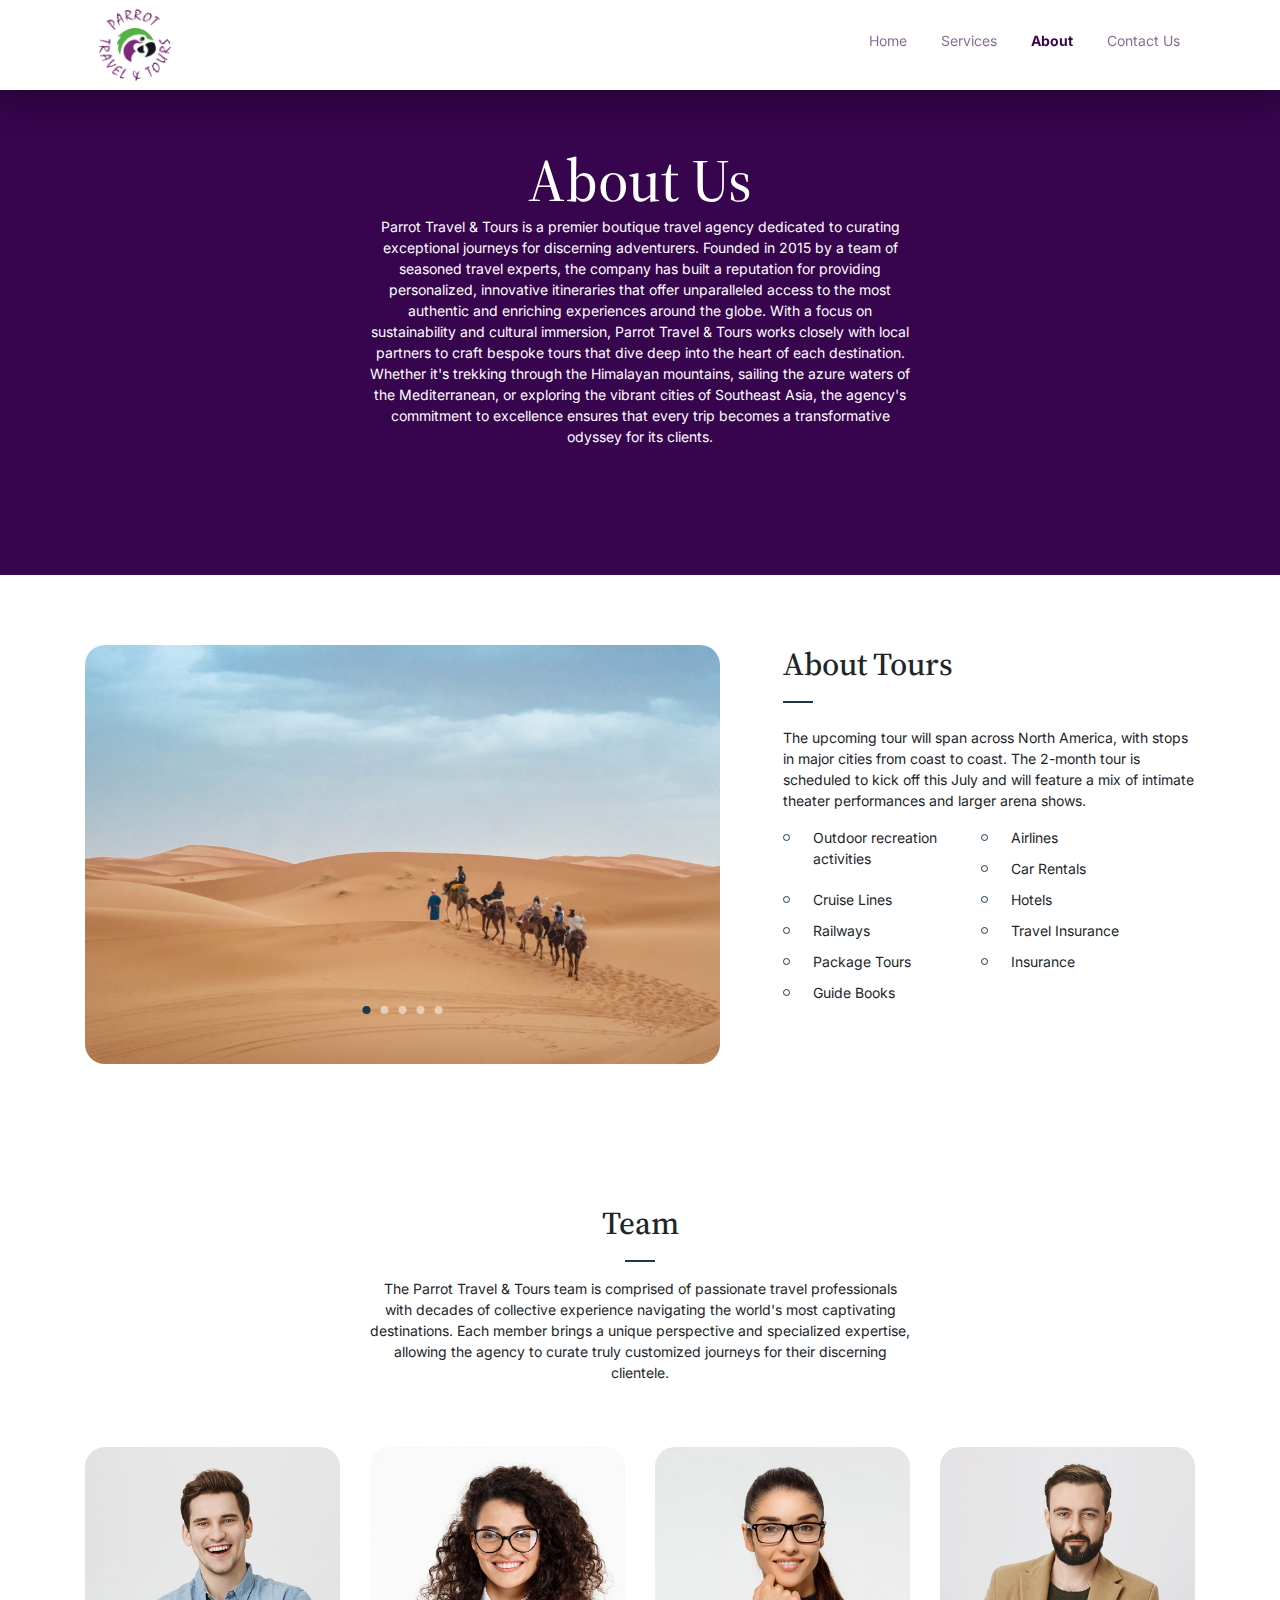
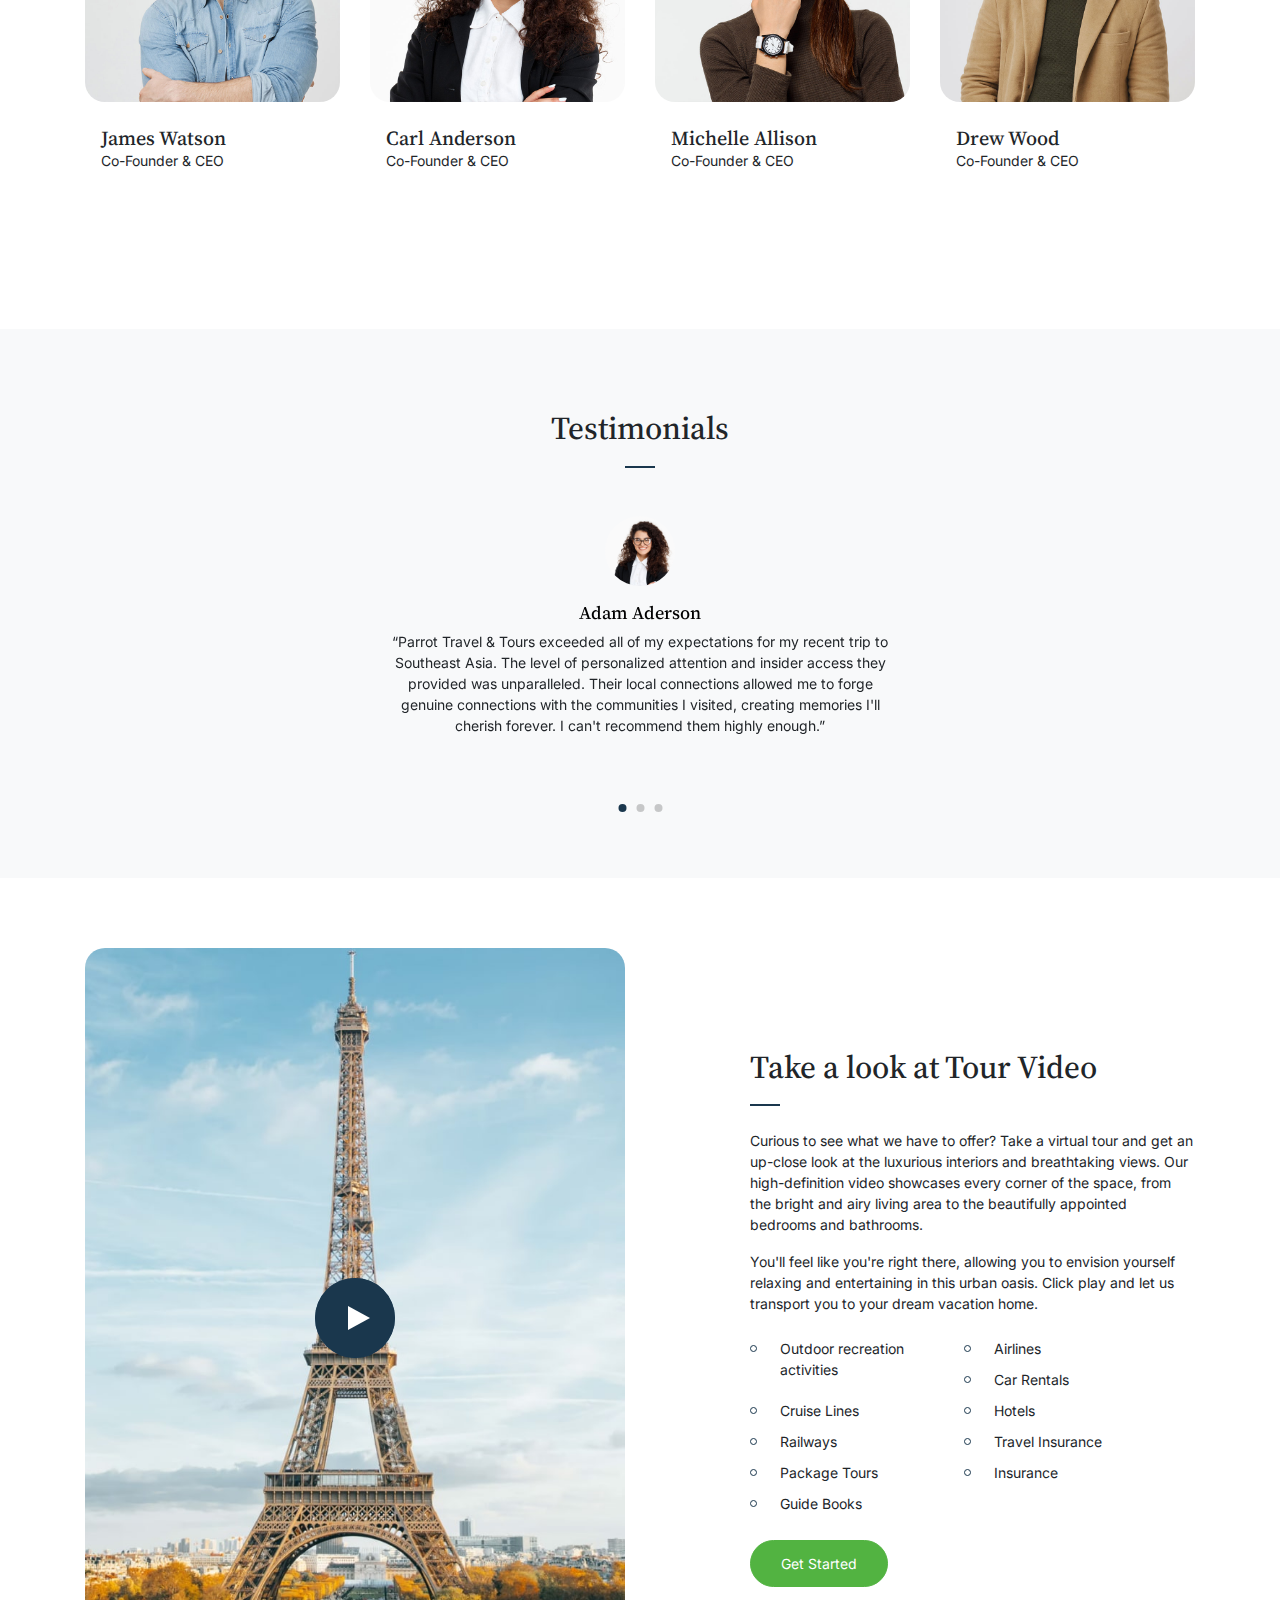
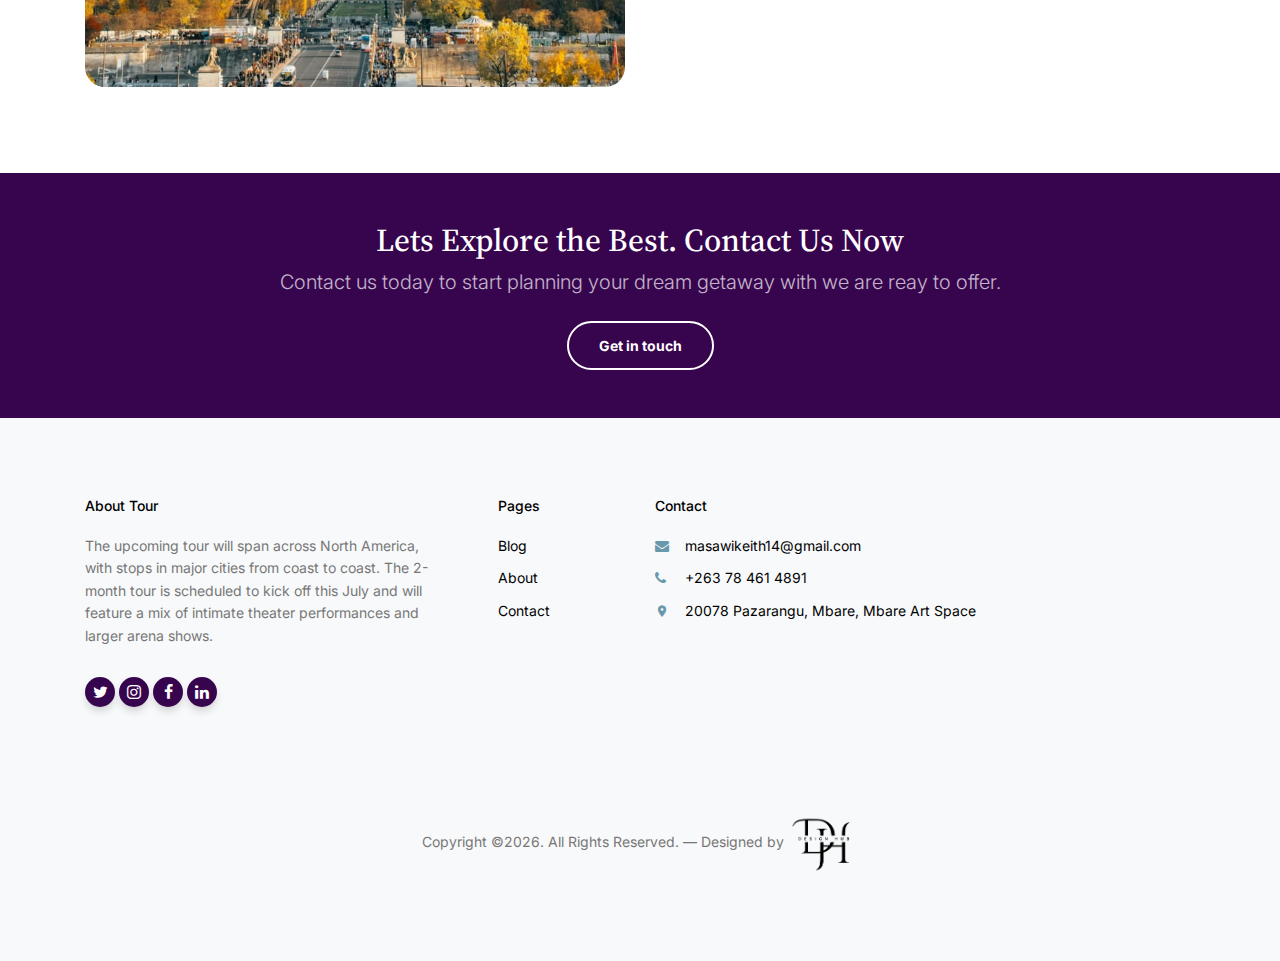
==== about.html @ eec133bb "First Commit" ====
<!doctype html>
<html lang="en">
<head>
  <meta charset="utf-8">
  <meta name="viewport" content="width=device-width, initial-scale=1, shrink-to-fit=no">
  <meta name="author" content="Untree.co">
  <!-- <link rel="shortcut icon" href="favicon.png"> -->

  <meta name="description" content="" />
  <meta name="keywords" content="bootstrap, bootstrap4" />

  <link rel="preconnect" href="https://fonts.googleapis.com">
  <link rel="preconnect" href="https://fonts.gstatic.com" crossorigin>
  <link href="https://fonts.googleapis.com/css2?family=Inter:wght@400;700&family=Source+Serif+Pro:wght@400;700&display=swap" rel="stylesheet">

  <link rel="stylesheet" href="css/bootstrap.min.css">
  <link rel="stylesheet" href="css/owl.carousel.min.css">
  <link rel="stylesheet" href="css/owl.theme.default.min.css">
  <link rel="stylesheet" href="css/jquery.fancybox.min.css">
  <link rel="stylesheet" href="fonts/icomoon/style.css">
  <link rel="stylesheet" href="fonts/flaticon/font/flaticon.css">
  <link rel="stylesheet" href="css/daterangepicker.css">
  <link rel="stylesheet" href="css/aos.css">
  <link rel="stylesheet" href="css/style.css">

  <title>About</title>
</head>

<body>


  <div class="site-mobile-menu site-navbar-target">
    <div class="site-mobile-menu-header">
      <div class="site-mobile-menu-close">
        <span class="icofont-close js-menu-toggle"></span>
      </div>
    </div>
    <div class="site-mobile-menu-body"></div>
  </div>

  <nav class="site-nav">
    <div class="container">
      <div class="site-navigation">
        <a href="index.html" class="logo m-0"><img class="logo-image" src="./images/logo-2.png" alt="" width="100px"></a>

        <ul class="js-clone-nav d-none d-lg-inline-block text-left site-menu float-right">
          <li><a href="index.html">Home</a></li>
          <li><a href="services.html">Services</a></li>
          <li class="active"><a href="about.html">About</a></li>
          <li><a href="contact.html">Contact Us</a></li>
        </ul>

        <a href="#" class="burger ml-auto float-right site-menu-toggle js-menu-toggle d-inline-block d-lg-none light" data-toggle="collapse" data-target="#main-navbar">
          <span></span>
        </a>

      </div>
    </div>
  </nav>


  <div class="hero hero-inner">
    <div class="container">
      <div class="row align-items-center">
        <div class="col-lg-6 mx-auto text-center">
          <div class="intro-wrap">
            <h1 class="mb-0">About Us</h1>
            <p class="text-white">Parrot Travel & Tours is a premier boutique travel agency dedicated to curating exceptional journeys for discerning adventurers. Founded in 2015 by a team of seasoned travel experts, the company has built a reputation for providing personalized, innovative itineraries that offer unparalleled access to the most authentic and enriching experiences around the globe. With a focus on sustainability and cultural immersion, Parrot Travel & Tours works closely with local partners to craft bespoke tours that dive deep into the heart of each destination. Whether it's trekking through the Himalayan mountains, sailing the azure waters of the Mediterranean, or exploring the vibrant cities of Southeast Asia, the agency's commitment to excellence ensures that every trip becomes a transformative odyssey for its clients.</p>
          </div>
        </div>
      </div>
    </div>
  </div>

  
  
  <div class="untree_co-section">
    <div class="container">
      <div class="row">
        <div class="col-lg-7">
          <div class="owl-single dots-absolute owl-carousel">
            <img src="images/slider-1.jpg" alt="Free HTML Template by Untree.co" class="img-fluid rounded-20">
            <img src="images/slider-2.jpg" alt="Free HTML Template by Untree.co" class="img-fluid rounded-20">
            <img src="images/slider-3.jpg" alt="Free HTML Template by Untree.co" class="img-fluid rounded-20">
            <img src="images/slider-4.jpg" alt="Free HTML Template by Untree.co" class="img-fluid rounded-20">
            <img src="images/slider-5.jpg" alt="Free HTML Template by Untree.co" class="img-fluid rounded-20">
          </div>
        </div>
        <div class="col-lg-5 pl-lg-5 ml-auto">
          <h2 class="section-title mb-4">About Tours</h2>
          <p>The upcoming tour will span across North America, with stops in major cities from coast to coast. The 2-month tour is scheduled to kick off this July and will feature a mix of intimate theater performances and larger arena shows.</p>
          <ul class="list-unstyled two-col clearfix">
            <li>Outdoor recreation activities</li>
            <li>Airlines</li>
            <li>Car Rentals</li>
            <li>Cruise Lines</li>
            <li>Hotels</li>
            <li>Railways</li>
            <li>Travel Insurance</li>
            <li>Package Tours</li>
            <li>Insurance</li>
            <li>Guide Books</li>
          </ul>
        </div>
      </div>
    </div>
  </div>

  <div class="untree_co-section">
    <div class="container">
      <div class="row justify-content-center mb-5">
        <div class="col-md-6 text-center">
          <h2 class="section-title mb-3 text-center">Team</h2>
          <p>The Parrot Travel & Tours team is comprised of passionate travel professionals with decades of collective experience navigating the world's most captivating destinations. Each member brings a unique perspective and specialized expertise, allowing the agency to curate truly customized journeys for their discerning clientele.</p>
        </div>
      </div>

      <div class="row">
        <div class="col-lg-3 mb-4">
          <div class="team">
            <img src="images/person_1.jpg" alt="Image" class="img-fluid mb-4 rounded-20">
            <div class="px-3">
              <h3 class="mb-0">James Watson</h3>
              <p>Co-Founder &amp; CEO</p>
            </div>
          </div>
        </div>
        <div class="col-lg-3 mb-4">
          <div class="team">
            <img src="images/person_2.jpg" alt="Image" class="img-fluid mb-4 rounded-20">
            <div class="px-3">
              <h3 class="mb-0">Carl Anderson</h3>
              <p>Co-Founder &amp; CEO</p>
            </div>
          </div>
        </div>

        <div class="col-lg-3 mb-4">
          <div class="team">
            <img src="images/person_4.jpg" alt="Image" class="img-fluid mb-4 rounded-20">
            <div class="px-3">
              <h3 class="mb-0">Michelle Allison</h3>
              <p>Co-Founder &amp; CEO</p>
            </div>
          </div>
        </div>
        <div class="col-lg-3 mb-4">
          <div class="team">
            <img src="images/person_3.jpg" alt="Image" class="img-fluid mb-4 rounded-20">
            <div class="px-3">
              <h3 class="mb-0">Drew Wood</h3>
              <p>Co-Founder &amp; CEO</p>
            </div>
          </div>
        </div>

      </div>

    </div>
  </div>


  

  <div class="untree_co-section testimonial-section mt-5">
    <div class="container">
      <div class="row justify-content-center">
        <div class="col-lg-7 text-center">
          <h2 class="section-title text-center mb-5">Testimonials</h2>

          <div class="owl-single owl-carousel no-nav">
            <div class="testimonial mx-auto">
              <figure class="img-wrap">
                <img src="images/person_2.jpg" alt="Image" class="img-fluid">
              </figure>
              <h3 class="name">Adam Aderson</h3>
              <blockquote>
                <p>&ldquo;Parrot Travel & Tours exceeded all of my expectations for my recent trip to Southeast Asia. The level of personalized attention and insider access they provided was unparalleled. Their local connections allowed me to forge genuine connections with the communities I visited, creating memories I'll cherish forever. I can't recommend them highly enough.&rdquo;</p>
              </blockquote>
            </div>

            <div class="testimonial mx-auto">
              <figure class="img-wrap">
                <img src="images/person_3.jpg" alt="Image" class="img-fluid">
              </figure>
              <h3 class="name">Lukas Devlin</h3>
              <blockquote>
                <p>&ldquo;WOW! From start to finish, my experience with Parrot Travel was simply incredible. The itinerary they crafted was a perfect blend of must-see highlights and hidden gems that truly immersed me in the culture. Their attention to detail and responsiveness throughout the trip was unmatched. I've already booked my next adventure with them!&rdquo;</p>
              </blockquote>
            </div>

            <div class="testimonial mx-auto">
              <figure class="img-wrap">
                <img src="images/person_4.jpg" alt="Image" class="img-fluid">
              </figure>
              <h3 class="name">Kayla Bryant</h3>
              <blockquote>
                <p>&ldquo;As a seasoned traveler, I thought I had seen it all - until I discovered Parrot Travel & Tours. Their deep expertise and passion for crafting one-of-a-kind journeys is unsurpassed. The care they took to understand my interests and preferences resulted in a life-changing trip that exceeded all of my expectations. I'll be recommending them to all my friends.&rdquo;</p>
              </blockquote>
            </div>

          </div>

        </div>
      </div>
    </div>
  </div>

  <div class="untree_co-section">
    <div class="container">
      <div class="row justify-content-between align-items-center">

        <div class="col-lg-6">
          <figure class="img-play-video">
            <a id="play-video" class="video-play-button" href="https://www.youtube.com/embed/5s8fs_j2xlY" data-fancybox>
              <span></span>
            </a>
            <img src="images/hero-slider-2.jpg" alt="Image" class="img-fluid rounded-20">
          </figure>
        </div>

        <div class="col-lg-5">
          <h2 class="section-title text-left mb-4">Take a look at Tour Video</h2>
          <p>Curious to see what we have to offer? Take a virtual tour and get an up-close look at the luxurious interiors and breathtaking views. Our high-definition video showcases every corner of the space, from the bright and airy living area to the beautifully appointed bedrooms and bathrooms.</p>

          <p class="mb-4">You'll feel like you're right there, allowing you to envision yourself relaxing and entertaining in this urban oasis. Click play and let us transport you to your dream vacation home.</p>

          <ul class="list-unstyled two-col clearfix">
            <li>Outdoor recreation activities</li>
            <li>Airlines</li>
            <li>Car Rentals</li>
            <li>Cruise Lines</li>
            <li>Hotels</li>
            <li>Railways</li>
            <li>Travel Insurance</li>
            <li>Package Tours</li>
            <li>Insurance</li>
            <li>Guide Books</li>
          </ul>

          <p><a href="#" class="btn btn-primary">Get Started</a></p>

          
        </div>
      </div>
    </div>
  </div>
  
  <div class="py-5 cta-section">
    <div class="container">
      <div class="row text-center">
        <div class="col-md-12">
          <h2 class="mb-2 text-white">Lets Explore the Best. Contact Us Now</h2>
          <p class="mb-4 lead text-white text-white-opacity">Contact us today to start planning your dream getaway with we are reay to offer.</p>
          <p class="mb-0"><a href="booking.html" class="btn btn-outline-white text-white btn-md font-weight-bold">Get in touch</a></p>
        </div>
      </div>
    </div>
  </div>

  <div class="site-footer">
    <div class="inner first">
      <div class="container">
        <div class="row">
          <div class="col-md-6 col-lg-4">
            <div class="widget">
              <h3 class="heading">About Tour</h3>
              <p>The upcoming tour will span across North America, with stops in major cities from coast to coast. The 2-month tour is scheduled to kick off this July and will feature a mix of intimate theater performances and larger arena shows.</p>
            </div>
            <div class="widget">
              <ul class="list-unstyled social">
                <li><a href="#"><span class="icon-twitter"></span></a></li>
                <li><a href="#"><span class="icon-instagram"></span></a></li>
                <li><a href="#"><span class="icon-facebook"></span></a></li>
                <li><a href="#"><span class="icon-linkedin"></span></a></li>
              </ul>
            </div>
          </div>
          <div class="col-md-6 col-lg-2 pl-lg-5">
            <div class="widget">
              <h3 class="heading">Pages</h3>
              <ul class="links list-unstyled">
                <li><a href="#">Blog</a></li>
                <li><a href="#">About</a></li>
                <li><a href="#">Contact</a></li>
              </ul>
            </div>
          </div>
          <div class="col-md-6 col-lg-4">
            <div class="widget">
              <h3 class="heading">Contact</h3>
              <ul class="list-unstyled quick-info links">
								<li class="email"><a href="#">masawikeith14@gmail.com</a></li>
								<li class="phone"><a href="#">+263 78 461 4891</a></li>
								<li class="address"><a href="#">20078 Pazarangu, Mbare, Mbare Art Space</a></li>
              </ul>
            </div>
          </div>
        </div>
      </div>
    </div>



    <div class="inner dark">
      <div class="container">
        <div class="row text-center">
          <div class="col-md-8 mb-3 mb-md-0 mx-auto">
            <p>Copyright &copy;<script>document.write(new Date().getFullYear());</script>. All Rights Reserved. &mdash; Designed by  <img src="./images/design-hub.png" alt="Design Hub Logo" width="70px"> 
            </p>
          </div>
          
        </div>
      </div>
    </div>
  </div>

  <div id="overlayer"></div>
  <div class="loader">
    <div class="spinner-border" role="status">
      <span class="sr-only">Loading...</span>
    </div>
  </div>

  <script src="js/jquery-3.4.1.min.js"></script>
  <script src="js/popper.min.js"></script>
  <script src="js/bootstrap.min.js"></script>
  <script src="js/owl.carousel.min.js"></script>
  <script src="js/jquery.animateNumber.min.js"></script>
  <script src="js/jquery.waypoints.min.js"></script>
  <script src="js/jquery.fancybox.min.js"></script>
  <script src="js/aos.js"></script>
  <script src="js/moment.min.js"></script>
  <script src="js/daterangepicker.js"></script>

  <script src="js/typed.js"></script>
  
  <script src="js/custom.js"></script>

</body>

</html>
---- fonts/icomoon/style.css ----
@font-face {
  font-family: 'icomoon';
  src:  url('fonts/icomoon.eot?10si43');
  src:  url('fonts/icomoon.eot?10si43#iefix') format('embedded-opentype'),
    url('fonts/icomoon.ttf?10si43') format('truetype'),
    url('fonts/icomoon.woff?10si43') format('woff'),
    url('fonts/icomoon.svg?10si43#icomoon') format('svg');
  font-weight: normal;
  font-style: normal;
}

[class^="icon-"], [class*=" icon-"] {
  /* use !important to prevent issues with browser extensions that change fonts */
  font-family: 'icomoon' !important;
  speak: none;
  font-style: normal;
  font-weight: normal;
  font-variant: normal;
  text-transform: none;
  line-height: 1;

  /* Better Font Rendering =========== */
  -webkit-font-smoothing: antialiased;
  -moz-osx-font-smoothing: grayscale;
}

.icon-asterisk:before {
  content: "\f069";
}
.icon-plus:before {
  content: "\f067";
}
.icon-question:before {
  content: "\f128";
}
.icon-minus:before {
  content: "\f068";
}
.icon-glass:before {
  content: "\f000";
}
.icon-music:before {
  content: "\f001";
}
.icon-search:before {
  content: "\f002";
}
.icon-envelope-o:before {
  content: "\f003";
}
.icon-heart:before {
  content: "\f004";
}
.icon-star:before {
  content: "\f005";
}
.icon-star-o:before {
  content: "\f006";
}
.icon-user:before {
  content: "\f007";
}
.icon-film:before {
  content: "\f008";
}
.icon-th-large:before {
  content: "\f009";
}
.icon-th:before {
  content: "\f00a";
}
.icon-th-list:before {
  content: "\f00b";
}
.icon-check:before {
  content: "\f00c";
}
.icon-close:before {
  content: "\f00d";
}
.icon-remove:before {
  content: "\f00d";
}
.icon-times:before {
  content: "\f00d";
}
.icon-search-plus:before {
  content: "\f00e";
}
.icon-search-minus:before {
  content: "\f010";
}
.icon-power-off:before {
  content: "\f011";
}
.icon-signal:before {
  content: "\f012";
}
.icon-cog:before {
  content: "\f013";
}
.icon-gear:before {
  content: "\f013";
}
.icon-trash-o:before {
  content: "\f014";
}
.icon-home:before {
  content: "\f015";
}
.icon-file-o:before {
  content: "\f016";
}
.icon-clock-o:before {
  content: "\f017";
}
.icon-road:before {
  content: "\f018";
}
.icon-download:before {
  content: "\f019";
}
.icon-arrow-circle-o-down:before {
  content: "\f01a";
}
.icon-arrow-circle-o-up:before {
  content: "\f01b";
}
.icon-inbox:before {
  content: "\f01c";
}
.icon-play-circle-o:before {
  content: "\f01d";
}
.icon-repeat:before {
  content: "\f01e";
}
.icon-rotate-right:before {
  content: "\f01e";
}
.icon-refresh:before {
  content: "\f021";
}
.icon-list-alt:before {
  content: "\f022";
}
.icon-lock:before {
  content: "\f023";
}
.icon-flag:before {
  content: "\f024";
}
.icon-headphones:before {
  content: "\f025";
}
.icon-volume-off:before {
  content: "\f026";
}
.icon-volume-down:before {
  content: "\f027";
}
.icon-volume-up:before {
  content: "\f028";
}
.icon-qrcode:before {
  content: "\f029";
}
.icon-barcode:before {
  content: "\f02a";
}
.icon-tag:before {
  content: "\f02b";
}
.icon-tags:before {
  content: "\f02c";
}
.icon-book:before {
  content: "\f02d";
}
.icon-bookmark:before {
  content: "\f02e";
}
.icon-print:before {
  content: "\f02f";
}
.icon-camera:before {
  content: "\f030";
}
.icon-font:before {
  content: "\f031";
}
.icon-bold:before {
  content: "\f032";
}
.icon-italic:before {
  content: "\f033";
}
.icon-text-height:before {
  content: "\f034";
}
.icon-text-width:before {
  content: "\f035";
}
.icon-align-left:before {
  content: "\f036";
}
.icon-align-center:before {
  content: "\f037";
}
.icon-align-right:before {
  content: "\f038";
}
.icon-align-justify:before {
  content: "\f039";
}
.icon-list:before {
  content: "\f03a";
}
.icon-dedent:before {
  content: "\f03b";
}
.icon-outdent:before {
  content: "\f03b";
}
.icon-indent:before {
  content: "\f03c";
}
.icon-video-camera:before {
  content: "\f03d";
}
.icon-image:before {
  content: "\f03e";
}
.icon-photo:before {
  content: "\f03e";
}
.icon-picture-o:before {
  content: "\f03e";
}
.icon-pencil:before {
  content: "\f040";
}
.icon-map-marker:before {
  content: "\f041";
}
.icon-adjust:before {
  content: "\f042";
}
.icon-tint:before {
  content: "\f043";
}
.icon-edit:before {
  content: "\f044";
}
.icon-pencil-square-o:before {
  content: "\f044";
}
.icon-share-square-o:before {
  content: "\f045";
}
.icon-check-square-o:before {
  content: "\f046";
}
.icon-arrows:before {
  content: "\f047";
}
.icon-step-backward:before {
  content: "\f048";
}
.icon-fast-backward:before {
  content: "\f049";
}
.icon-backward:before {
  content: "\f04a";
}
.icon-play:before {
  content: "\f04b";
}
.icon-pause:before {
  content: "\f04c";
}
.icon-stop:before {
  content: "\f04d";
}
.icon-forward:before {
  content: "\f04e";
}
.icon-fast-forward:before {
  content: "\f050";
}
.icon-step-forward:before {
  content: "\f051";
}
.icon-eject:before {
  content: "\f052";
}
.icon-chevron-left:before {
  content: "\f053";
}
.icon-chevron-right:before {
  content: "\f054";
}
.icon-plus-circle:before {
  content: "\f055";
}
.icon-minus-circle:before {
  content: "\f056";
}
.icon-times-circle:before {
  content: "\f057";
}
.icon-check-circle:before {
  content: "\f058";
}
.icon-question-circle:before {
  content: "\f059";
}
.icon-info-circle:before {
  content: "\f05a";
}
.icon-crosshairs:before {
  content: "\f05b";
}
.icon-times-circle-o:before {
  content: "\f05c";
}
.icon-check-circle-o:before {
  content: "\f05d";
}
.icon-ban:before {
  content: "\f05e";
}
.icon-arrow-left:before {
  content: "\f060";
}
.icon-arrow-right:before {
  content: "\f061";
}
.icon-arrow-up:before {
  content: "\f062";
}
.icon-arrow-down:before {
  content: "\f063";
}
.icon-mail-forward:before {
  content: "\f064";
}
.icon-share:before {
  content: "\f064";
}
.icon-expand:before {
  content: "\f065";
}
.icon-compress:before {
  content: "\f066";
}
.icon-exclamation-circle:before {
  content: "\f06a";
}
.icon-gift:before {
  content: "\f06b";
}
.icon-leaf:before {
  content: "\f06c";
}
.icon-fire:before {
  content: "\f06d";
}
.icon-eye:before {
  content: "\f06e";
}
.icon-eye-slash:before {
  content: "\f070";
}
.icon-exclamation-triangle:before {
  content: "\f071";
}
.icon-warning:before {
  content: "\f071";
}
.icon-plane:before {
  content: "\f072";
}
.icon-calendar:before {
  content: "\f073";
}
.icon-random:before {
  content: "\f074";
}
.icon-comment:before {
  content: "\f075";
}
.icon-magnet:before {
  content: "\f076";
}
.icon-chevron-up:before {
  content: "\f077";
}
.icon-chevron-down:before {
  content: "\f078";
}
.icon-retweet:before {
  content: "\f079";
}
.icon-shopping-cart:before {
  content: "\f07a";
}
.icon-folder:before {
  content: "\f07b";
}
.icon-folder-open:before {
  content: "\f07c";
}
.icon-arrows-v:before {
  content: "\f07d";
}
.icon-arrows-h:before {
  content: "\f07e";
}
.icon-bar-chart:before {
  content: "\f080";
}
.icon-bar-chart-o:before {
  content: "\f080";
}
.icon-twitter-square:before {
  content: "\f081";
}
.icon-facebook-square:before {
  content: "\f082";
}
.icon-camera-retro:before {
  content: "\f083";
}
.icon-key:before {
  content: "\f084";
}
.icon-cogs:before {
  content: "\f085";
}
.icon-gears:before {
  content: "\f085";
}
.icon-comments:before {
  content: "\f086";
}
.icon-thumbs-o-up:before {
  content: "\f087";
}
.icon-thumbs-o-down:before {
  content: "\f088";
}
.icon-star-half:before {
  content: "\f089";
}
.icon-heart-o:before {
  content: "\f08a";
}
.icon-sign-out:before {
  content: "\f08b";
}
.icon-linkedin-square:before {
  content: "\f08c";
}
.icon-thumb-tack:before {
  content: "\f08d";
}
.icon-external-link:before {
  content: "\f08e";
}
.icon-sign-in:before {
  content: "\f090";
}
.icon-trophy:before {
  content: "\f091";
}
.icon-github-square:before {
  content: "\f092";
}
.icon-upload:before {
  content: "\f093";
}
.icon-lemon-o:before {
  content: "\f094";
}
.icon-phone:before {
  content: "\f095";
}
.icon-square-o:before {
  content: "\f096";
}
.icon-bookmark-o:before {
  content: "\f097";
}
.icon-phone-square:before {
  content: "\f098";
}
.icon-twitter:before {
  content: "\f099";
}
.icon-facebook:before {
  content: "\f09a";
}
.icon-facebook-f:before {
  content: "\f09a";
}
.icon-github:before {
  content: "\f09b";
}
.icon-unlock:before {
  content: "\f09c";
}
.icon-credit-card:before {
  content: "\f09d";
}
.icon-feed:before {
  content: "\f09e";
}
.icon-rss:before {
  content: "\f09e";
}
.icon-hdd-o:before {
  content: "\f0a0";
}
.icon-bullhorn:before {
  content: "\f0a1";
}
.icon-bell-o:before {
  content: "\f0a2";
}
.icon-certificate:before {
  content: "\f0a3";
}
.icon-hand-o-right:before {
  content: "\f0a4";
}
.icon-hand-o-left:before {
  content: "\f0a5";
}
.icon-hand-o-up:before {
  content: "\f0a6";
}
.icon-hand-o-down:before {
  content: "\f0a7";
}
.icon-arrow-circle-left:before {
  content: "\f0a8";
}
.icon-arrow-circle-right:before {
  content: "\f0a9";
}
.icon-arrow-circle-up:before {
  content: "\f0aa";
}
.icon-arrow-circle-down:before {
  content: "\f0ab";
}
.icon-globe:before {
  content: "\f0ac";
}
.icon-wrench:before {
  content: "\f0ad";
}
.icon-tasks:before {
  content: "\f0ae";
}
.icon-filter:before {
  content: "\f0b0";
}
.icon-briefcase:before {
  content: "\f0b1";
}
.icon-arrows-alt:before {
  content: "\f0b2";
}
.icon-group:before {
  content: "\f0c0";
}
.icon-users:before {
  content: "\f0c0";
}
.icon-chain:before {
  content: "\f0c1";
}
.icon-link:before {
  content: "\f0c1";
}
.icon-cloud:before {
  content: "\f0c2";
}
.icon-flask:before {
  content: "\f0c3";
}
.icon-cut:before {
  content: "\f0c4";
}
.icon-scissors:before {
  content: "\f0c4";
}
.icon-copy:before {
  content: "\f0c5";
}
.icon-files-o:before {
  content: "\f0c5";
}
.icon-paperclip:before {
  content: "\f0c6";
}
.icon-floppy-o:before {
  content: "\f0c7";
}
.icon-save:before {
  content: "\f0c7";
}
.icon-square:before {
  content: "\f0c8";
}
.icon-bars:before {
  content: "\f0c9";
}
.icon-navicon:before {
  content: "\f0c9";
}
.icon-reorder:before {
  content: "\f0c9";
}
.icon-list-ul:before {
  content: "\f0ca";
}
.icon-list-ol:before {
  content: "\f0cb";
}
.icon-strikethrough:before {
  content: "\f0cc";
}
.icon-underline:before {
  content: "\f0cd";
}
.icon-table:before {
  content: "\f0ce";
}
.icon-magic:before {
  content: "\f0d0";
}
.icon-truck:before {
  content: "\f0d1";
}
.icon-pinterest:before {
  content: "\f0d2";
}
.icon-pinterest-square:before {
  content: "\f0d3";
}
.icon-google-plus-square:before {
  content: "\f0d4";
}
.icon-google-plus:before {
  content: "\f0d5";
}
.icon-money:before {
  content: "\f0d6";
}
.icon-caret-down:before {
  content: "\f0d7";
}
.icon-caret-up:before {
  content: "\f0d8";
}
.icon-caret-left:before {
  content: "\f0d9";
}
.icon-caret-right:before {
  content: "\f0da";
}
.icon-columns:before {
  content: "\f0db";
}
.icon-sort:before {
  content: "\f0dc";
}
.icon-unsorted:before {
  content: "\f0dc";
}
.icon-sort-desc:before {
  content: "\f0dd";
}
.icon-sort-down:before {
  content: "\f0dd";
}
.icon-sort-asc:before {
  content: "\f0de";
}
.icon-sort-up:before {
  content: "\f0de";
}
.icon-envelope:before {
  content: "\f0e0";
}
.icon-linkedin:before {
  content: "\f0e1";
}
.icon-rotate-left:before {
  content: "\f0e2";
}
.icon-undo:before {
  content: "\f0e2";
}
.icon-gavel:before {
  content: "\f0e3";
}
.icon-legal:before {
  content: "\f0e3";
}
.icon-dashboard:before {
  content: "\f0e4";
}
.icon-tachometer:before {
  content: "\f0e4";
}
.icon-comment-o:before {
  content: "\f0e5";
}
.icon-comments-o:before {
  content: "\f0e6";
}
.icon-bolt:before {
  content: "\f0e7";
}
.icon-flash:before {
  content: "\f0e7";
}
.icon-sitemap:before {
  content: "\f0e8";
}
.icon-umbrella:before {
  content: "\f0e9";
}
.icon-clipboard:before {
  content: "\f0ea";
}
.icon-paste:before {
  content: "\f0ea";
}
.icon-lightbulb-o:before {
  content: "\f0eb";
}
.icon-exchange:before {
  content: "\f0ec";
}
.icon-cloud-download:before {
  content: "\f0ed";
}
.icon-cloud-upload:before {
  content: "\f0ee";
}
.icon-user-md:before {
  content: "\f0f0";
}
.icon-stethoscope:before {
  content: "\f0f1";
}
.icon-suitcase:before {
  content: "\f0f2";
}
.icon-bell:before {
  content: "\f0f3";
}
.icon-coffee:before {
  content: "\f0f4";
}
.icon-cutlery:before {
  content: "\f0f5";
}
.icon-file-text-o:before {
  content: "\f0f6";
}
.icon-building-o:before {
  content: "\f0f7";
}
.icon-hospital-o:before {
  content: "\f0f8";
}
.icon-ambulance:before {
  content: "\f0f9";
}
.icon-medkit:before {
  content: "\f0fa";
}
.icon-fighter-jet:before {
  content: "\f0fb";
}
.icon-beer:before {
  content: "\f0fc";
}
.icon-h-square:before {
  content: "\f0fd";
}
.icon-plus-square:before {
  content: "\f0fe";
}
.icon-angle-double-left:before {
  content: "\f100";
}
.icon-angle-double-right:before {
  content: "\f101";
}
.icon-angle-double-up:before {
  content: "\f102";
}
.icon-angle-double-down:before {
  content: "\f103";
}
.icon-angle-left:before {
  content: "\f104";
}
.icon-angle-right:before {
  content: "\f105";
}
.icon-angle-up:before {
  content: "\f106";
}
.icon-angle-down:before {
  content: "\f107";
}
.icon-desktop:before {
  content: "\f108";
}
.icon-laptop:before {
  content: "\f109";
}
.icon-tablet:before {
  content: "\f10a";
}
.icon-mobile:before {
  content: "\f10b";
}
.icon-mobile-phone:before {
  content: "\f10b";
}
.icon-circle-o:before {
  content: "\f10c";
}
.icon-quote-left:before {
  content: "\f10d";
}
.icon-quote-right:before {
  content: "\f10e";
}
.icon-spinner:before {
  content: "\f110";
}
.icon-circle:before {
  content: "\f111";
}
.icon-mail-reply:before {
  content: "\f112";
}
.icon-reply:before {
  content: "\f112";
}
.icon-github-alt:before {
  content: "\f113";
}
.icon-folder-o:before {
  content: "\f114";
}
.icon-folder-open-o:before {
  content: "\f115";
}
.icon-smile-o:before {
  content: "\f118";
}
.icon-frown-o:before {
  content: "\f119";
}
.icon-meh-o:before {
  content: "\f11a";
}
.icon-gamepad:before {
  content: "\f11b";
}
.icon-keyboard-o:before {
  content: "\f11c";
}
.icon-flag-o:before {
  content: "\f11d";
}
.icon-flag-checkered:before {
  content: "\f11e";
}
.icon-terminal:before {
  content: "\f120";
}
.icon-code:before {
  content: "\f121";
}
.icon-mail-reply-all:before {
  content: "\f122";
}
.icon-reply-all:before {
  content: "\f122";
}
.icon-star-half-empty:before {
  content: "\f123";
}
.icon-star-half-full:before {
  content: "\f123";
}
.icon-star-half-o:before {
  content: "\f123";
}
.icon-location-arrow:before {
  content: "\f124";
}
.icon-crop:before {
  content: "\f125";
}
.icon-code-fork:before {
  content: "\f126";
}
.icon-chain-broken:before {
  content: "\f127";
}
.icon-unlink:before {
  content: "\f127";
}
.icon-info:before {
  content: "\f129";
}
.icon-exclamation:before {
  content: "\f12a";
}
.icon-superscript:before {
  content: "\f12b";
}
.icon-subscript:before {
  content: "\f12c";
}
.icon-eraser:before {
  content: "\f12d";
}
.icon-puzzle-piece:before {
  content: "\f12e";
}
.icon-microphone:before {
  content: "\f130";
}
.icon-microphone-slash:before {
  content: "\f131";
}
.icon-shield:before {
  content: "\f132";
}
.icon-calendar-o:before {
  content: "\f133";
}
.icon-fire-extinguisher:before {
  content: "\f134";
}
.icon-rocket:before {
  content: "\f135";
}
.icon-maxcdn:before {
  content: "\f136";
}
.icon-chevron-circle-left:before {
  content: "\f137";
}
.icon-chevron-circle-right:before {
  content: "\f138";
}
.icon-chevron-circle-up:before {
  content: "\f139";
}
.icon-chevron-circle-down:before {
  content: "\f13a";
}
.icon-html5:before {
  content: "\f13b";
}
.icon-css3:before {
  content: "\f13c";
}
.icon-anchor:before {
  content: "\f13d";
}
.icon-unlock-alt:before {
  content: "\f13e";
}
.icon-bullseye:before {
  content: "\f140";
}
.icon-ellipsis-h:before {
  content: "\f141";
}
.icon-ellipsis-v:before {
  content: "\f142";
}
.icon-rss-square:before {
  content: "\f143";
}
.icon-play-circle:before {
  content: "\f144";
}
.icon-ticket:before {
  content: "\f145";
}
.icon-minus-square:before {
  content: "\f146";
}
.icon-minus-square-o:before {
  content: "\f147";
}
.icon-level-up:before {
  content: "\f148";
}
.icon-level-down:before {
  content: "\f149";
}
.icon-check-square:before {
  content: "\f14a";
}
.icon-pencil-square:before {
  content: "\f14b";
}
.icon-external-link-square:before {
  content: "\f14c";
}
.icon-share-square:before {
  content: "\f14d";
}
.icon-compass:before {
  content: "\f14e";
}
.icon-caret-square-o-down:before {
  content: "\f150";
}
.icon-toggle-down:before {
  content: "\f150";
}
.icon-caret-square-o-up:before {
  content: "\f151";
}
.icon-toggle-up:before {
  content: "\f151";
}
.icon-caret-square-o-right:before {
  content: "\f152";
}
.icon-toggle-right:before {
  content: "\f152";
}
.icon-eur:before {
  content: "\f153";
}
.icon-euro:before {
  content: "\f153";
}
.icon-gbp:before {
  content: "\f154";
}
.icon-dollar:before {
  content: "\f155";
}
.icon-usd:before {
  content: "\f155";
}
.icon-inr:before {
  content: "\f156";
}
.icon-rupee:before {
  content: "\f156";
}
.icon-cny:before {
  content: "\f157";
}
.icon-jpy:before {
  content: "\f157";
}
.icon-rmb:before {
  content: "\f157";
}
.icon-yen:before {
  content: "\f157";
}
.icon-rouble:before {
  content: "\f158";
}
.icon-rub:before {
  content: "\f158";
}
.icon-ruble:before {
  content: "\f158";
}
.icon-krw:before {
  content: "\f159";
}
.icon-won:before {
  content: "\f159";
}
.icon-bitcoin:before {
  content: "\f15a";
}
.icon-btc:before {
  content: "\f15a";
}
.icon-file:before {
  content: "\f15b";
}
.icon-file-text:before {
  content: "\f15c";
}
.icon-sort-alpha-asc:before {
  content: "\f15d";
}
.icon-sort-alpha-desc:before {
  content: "\f15e";
}
.icon-sort-amount-asc:before {
  content: "\f160";
}
.icon-sort-amount-desc:before {
  content: "\f161";
}
.icon-sort-numeric-asc:before {
  content: "\f162";
}
.icon-sort-numeric-desc:before {
  content: "\f163";
}
.icon-thumbs-up:before {
  content: "\f164";
}
.icon-thumbs-down:before {
  content: "\f165";
}
.icon-youtube-square:before {
  content: "\f166";
}
.icon-youtube:before {
  content: "\f167";
}
.icon-xing:before {
  content: "\f168";
}
.icon-xing-square:before {
  content: "\f169";
}
.icon-youtube-play:before {
  content: "\f16a";
}
.icon-dropbox:before {
  content: "\f16b";
}
.icon-stack-overflow:before {
  content: "\f16c";
}
.icon-instagram:before {
  content: "\f16d";
}
.icon-flickr:before {
  content: "\f16e";
}
.icon-adn:before {
  content: "\f170";
}
.icon-bitbucket:before {
  content: "\f171";
}
.icon-bitbucket-square:before {
  content: "\f172";
}
.icon-tumblr:before {
  content: "\f173";
}
.icon-tumblr-square:before {
  content: "\f174";
}
.icon-long-arrow-down:before {
  content: "\f175";
}
.icon-long-arrow-up:before {
  content: "\f176";
}
.icon-long-arrow-left:before {
  content: "\f177";
}
.icon-long-arrow-right:before {
  content: "\f178";
}
.icon-apple:before {
  content: "\f179";
}
.icon-windows:before {
  content: "\f17a";
}
.icon-android:before {
  content: "\f17b";
}
.icon-linux:before {
  content: "\f17c";
}
.icon-dribbble:before {
  content: "\f17d";
}
.icon-skype:before {
  content: "\f17e";
}
.icon-foursquare:before {
  content: "\f180";
}
.icon-trello:before {
  content: "\f181";
}
.icon-female:before {
  content: "\f182";
}
.icon-male:before {
  content: "\f183";
}
.icon-gittip:before {
  content: "\f184";
}
.icon-gratipay:before {
  content: "\f184";
}
.icon-sun-o:before {
  content: "\f185";
}
.icon-moon-o:before {
  content: "\f186";
}
.icon-archive:before {
  content: "\f187";
}
.icon-bug:before {
  content: "\f188";
}
.icon-vk:before {
  content: "\f189";
}
.icon-weibo:before {
  content: "\f18a";
}
.icon-renren:before {
  content: "\f18b";
}
.icon-pagelines:before {
  content: "\f18c";
}
.icon-stack-exchange:before {
  content: "\f18d";
}
.icon-arrow-circle-o-right:before {
  content: "\f18e";
}
.icon-arrow-circle-o-left:before {
  content: "\f190";
}
.icon-caret-square-o-left:before {
  content: "\f191";
}
.icon-toggle-left:before {
  content: "\f191";
}
.icon-dot-circle-o:before {
  content: "\f192";
}
.icon-wheelchair:before {
  content: "\f193";
}
.icon-vimeo-square:before {
  content: "\f194";
}
.icon-try:before {
  content: "\f195";
}
.icon-turkish-lira:before {
  content: "\f195";
}
.icon-plus-square-o:before {
  content: "\f196";
}
.icon-space-shuttle:before {
  content: "\f197";
}
.icon-slack:before {
  content: "\f198";
}
.icon-envelope-square:before {
  content: "\f199";
}
.icon-wordpress:before {
  content: "\f19a";
}
.icon-openid:before {
  content: "\f19b";
}
.icon-bank:before {
  content: "\f19c";
}
.icon-institution:before {
  content: "\f19c";
}
.icon-university:before {
  content: "\f19c";
}
.icon-graduation-cap:before {
  content: "\f19d";
}
.icon-mortar-board:before {
  content: "\f19d";
}
.icon-yahoo:before {
  content: "\f19e";
}
.icon-google:before {
  content: "\f1a0";
}
.icon-reddit:before {
  content: "\f1a1";
}
.icon-reddit-square:before {
  content: "\f1a2";
}
.icon-stumbleupon-circle:before {
  content: "\f1a3";
}
.icon-stumbleupon:before {
  content: "\f1a4";
}
.icon-delicious:before {
  content: "\f1a5";
}
.icon-digg:before {
  content: "\f1a6";
}
.icon-pied-piper-pp:before {
  content: "\f1a7";
}
.icon-pied-piper-alt:before {
  content: "\f1a8";
}
.icon-drupal:before {
  content: "\f1a9";
}
.icon-joomla:before {
  content: "\f1aa";
}
.icon-language:before {
  content: "\f1ab";
}
.icon-fax:before {
  content: "\f1ac";
}
.icon-building:before {
  content: "\f1ad";
}
.icon-child:before {
  content: "\f1ae";
}
.icon-paw:before {
  content: "\f1b0";
}
.icon-spoon:before {
  content: "\f1b1";
}
.icon-cube:before {
  content: "\f1b2";
}
.icon-cubes:before {
  content: "\f1b3";
}
.icon-behance:before {
  content: "\f1b4";
}
.icon-behance-square:before {
  content: "\f1b5";
}
.icon-steam:before {
  content: "\f1b6";
}
.icon-steam-square:before {
  content: "\f1b7";
}
.icon-recycle:before {
  content: "\f1b8";
}
.icon-automobile:before {
  content: "\f1b9";
}
.icon-car:before {
  content: "\f1b9";
}
.icon-cab:before {
  content: "\f1ba";
}
.icon-taxi:before {
  content: "\f1ba";
}
.icon-tree:before {
  content: "\f1bb";
}
.icon-spotify:before {
  content: "\f1bc";
}
.icon-deviantart:before {
  content: "\f1bd";
}
.icon-soundcloud:before {
  content: "\f1be";
}
.icon-database:before {
  content: "\f1c0";
}
.icon-file-pdf-o:before {
  content: "\f1c1";
}
.icon-file-word-o:before {
  content: "\f1c2";
}
.icon-file-excel-o:before {
  content: "\f1c3";
}
.icon-file-powerpoint-o:before {
  content: "\f1c4";
}
.icon-file-image-o:before {
  content: "\f1c5";
}
.icon-file-photo-o:before {
  content: "\f1c5";
}
.icon-file-picture-o:before {
  content: "\f1c5";
}
.icon-file-archive-o:before {
  content: "\f1c6";
}
.icon-file-zip-o:before {
  content: "\f1c6";
}
.icon-file-audio-o:before {
  content: "\f1c7";
}
.icon-file-sound-o:before {
  content: "\f1c7";
}
.icon-file-movie-o:before {
  content: "\f1c8";
}
.icon-file-video-o:before {
  content: "\f1c8";
}
.icon-file-code-o:before {
  content: "\f1c9";
}
.icon-vine:before {
  content: "\f1ca";
}
.icon-codepen:before {
  content: "\f1cb";
}
.icon-jsfiddle:before {
  content: "\f1cc";
}
.icon-life-bouy:before {
  content: "\f1cd";
}
.icon-life-buoy:before {
  content: "\f1cd";
}
.icon-life-ring:before {
  content: "\f1cd";
}
.icon-life-saver:before {
  content: "\f1cd";
}
.icon-support:before {
  content: "\f1cd";
}
.icon-circle-o-notch:before {
  content: "\f1ce";
}
.icon-ra:before {
  content: "\f1d0";
}
.icon-rebel:before {
  content: "\f1d0";
}
.icon-resistance:before {
  content: "\f1d0";
}
.icon-empire:before {
  content: "\f1d1";
}
.icon-ge:before {
  content: "\f1d1";
}
.icon-git-square:before {
  content: "\f1d2";
}
.icon-git:before {
  content: "\f1d3";
}
.icon-hacker-news:before {
  content: "\f1d4";
}
.icon-y-combinator-square:before {
  content: "\f1d4";
}
.icon-yc-square:before {
  content: "\f1d4";
}
.icon-tencent-weibo:before {
  content: "\f1d5";
}
.icon-qq:before {
  content: "\f1d6";
}
.icon-wechat:before {
  content: "\f1d7";
}
.icon-weixin:before {
  content: "\f1d7";
}
.icon-paper-plane:before {
  content: "\f1d8";
}
.icon-send:before {
  content: "\f1d8";
}
.icon-paper-plane-o:before {
  content: "\f1d9";
}
.icon-send-o:before {
  content: "\f1d9";
}
.icon-history:before {
  content: "\f1da";
}
.icon-circle-thin:before {
  content: "\f1db";
}
.icon-header:before {
  content: "\f1dc";
}
.icon-paragraph:before {
  content: "\f1dd";
}
.icon-sliders:before {
  content: "\f1de";
}
.icon-share-alt:before {
  content: "\f1e0";
}
.icon-share-alt-square:before {
  content: "\f1e1";
}
.icon-bomb:before {
  content: "\f1e2";
}
.icon-futbol-o:before {
  content: "\f1e3";
}
.icon-soccer-ball-o:before {
  content: "\f1e3";
}
.icon-tty:before {
  content: "\f1e4";
}
.icon-binoculars:before {
  content: "\f1e5";
}
.icon-plug:before {
  content: "\f1e6";
}
.icon-slideshare:before {
  content: "\f1e7";
}
.icon-twitch:before {
  content: "\f1e8";
}
.icon-yelp:before {
  content: "\f1e9";
}
.icon-newspaper-o:before {
  content: "\f1ea";
}
.icon-wifi:before {
  content: "\f1eb";
}
.icon-calculator:before {
  content: "\f1ec";
}
.icon-paypal:before {
  content: "\f1ed";
}
.icon-google-wallet:before {
  content: "\f1ee";
}
.icon-cc-visa:before {
  content: "\f1f0";
}
.icon-cc-mastercard:before {
  content: "\f1f1";
}
.icon-cc-discover:before {
  content: "\f1f2";
}
.icon-cc-amex:before {
  content: "\f1f3";
}
.icon-cc-paypal:before {
  content: "\f1f4";
}
.icon-cc-stripe:before {
  content: "\f1f5";
}
.icon-bell-slash:before {
  content: "\f1f6";
}
.icon-bell-slash-o:before {
  content: "\f1f7";
}
.icon-trash:before {
  content: "\f1f8";
}
.icon-copyright:before {
  content: "\f1f9";
}
.icon-at:before {
  content: "\f1fa";
}
.icon-eyedropper:before {
  content: "\f1fb";
}
.icon-paint-brush:before {
  content: "\f1fc";
}
.icon-birthday-cake:before {
  content: "\f1fd";
}
.icon-area-chart:before {
  content: "\f1fe";
}
.icon-pie-chart:before {
  content: "\f200";
}
.icon-line-chart:before {
  content: "\f201";
}
.icon-lastfm:before {
  content: "\f202";
}
.icon-lastfm-square:before {
  content: "\f203";
}
.icon-toggle-off:before {
  content: "\f204";
}
.icon-toggle-on:before {
  content: "\f205";
}
.icon-bicycle:before {
  content: "\f206";
}
.icon-bus:before {
  content: "\f207";
}
.icon-ioxhost:before {
  content: "\f208";
}
.icon-angellist:before {
  content: "\f209";
}
.icon-cc:before {
  content: "\f20a";
}
.icon-ils:before {
  content: "\f20b";
}
.icon-shekel:before {
  content: "\f20b";
}
.icon-sheqel:before {
  content: "\f20b";
}
.icon-meanpath:before {
  content: "\f20c";
}
.icon-buysellads:before {
  content: "\f20d";
}
.icon-connectdevelop:before {
  content: "\f20e";
}
.icon-dashcube:before {
  content: "\f210";
}
.icon-forumbee:before {
  content: "\f211";
}
.icon-leanpub:before {
  content: "\f212";
}
.icon-sellsy:before {
  content: "\f213";
}
.icon-shirtsinbulk:before {
  content: "\f214";
}
.icon-simplybuilt:before {
  content: "\f215";
}
.icon-skyatlas:before {
  content: "\f216";
}
.icon-cart-plus:before {
  content: "\f217";
}
.icon-cart-arrow-down:before {
  content: "\f218";
}
.icon-diamond:before {
  content: "\f219";
}
.icon-ship:before {
  content: "\f21a";
}
.icon-user-secret:before {
  content: "\f21b";
}
.icon-motorcycle:before {
  content: "\f21c";
}
.icon-street-view:before {
  content: "\f21d";
}
.icon-heartbeat:before {
  content: "\f21e";
}
.icon-venus:before {
  content: "\f221";
}
.icon-mars:before {
  content: "\f222";
}
.icon-mercury:before {
  content: "\f223";
}
.icon-intersex:before {
  content: "\f224";
}
.icon-transgender:before {
  content: "\f224";
}
.icon-transgender-alt:before {
  content: "\f225";
}
.icon-venus-double:before {
  content: "\f226";
}
.icon-mars-double:before {
  content: "\f227";
}
.icon-venus-mars:before {
  content: "\f228";
}
.icon-mars-stroke:before {
  content: "\f229";
}
.icon-mars-stroke-v:before {
  content: "\f22a";
}
.icon-mars-stroke-h:before {
  content: "\f22b";
}
.icon-neuter:before {
  content: "\f22c";
}
.icon-genderless:before {
  content: "\f22d";
}
.icon-facebook-official:before {
  content: "\f230";
}
.icon-pinterest-p:before {
  content: "\f231";
}
.icon-whatsapp:before {
  content: "\f232";
}
.icon-server:before {
  content: "\f233";
}
.icon-user-plus:before {
  content: "\f234";
}
.icon-user-times:before {
  content: "\f235";
}
.icon-bed:before {
  content: "\f236";
}
.icon-hotel:before {
  content: "\f236";
}
.icon-viacoin:before {
  content: "\f237";
}
.icon-train:before {
  content: "\f238";
}
.icon-subway:before {
  content: "\f239";
}
.icon-medium:before {
  content: "\f23a";
}
.icon-y-combinator:before {
  content: "\f23b";
}
.icon-yc:before {
  content: "\f23b";
}
.icon-optin-monster:before {
  content: "\f23c";
}
.icon-opencart:before {
  content: "\f23d";
}
.icon-expeditedssl:before {
  content: "\f23e";
}
.icon-battery:before {
  content: "\f240";
}
.icon-battery-4:before {
  content: "\f240";
}
.icon-battery-full:before {
  content: "\f240";
}
.icon-battery-3:before {
  content: "\f241";
}
.icon-battery-three-quarters:before {
  content: "\f241";
}
.icon-battery-2:before {
  content: "\f242";
}
.icon-battery-half:before {
  content: "\f242";
}
.icon-battery-1:before {
  content: "\f243";
}
.icon-battery-quarter:before {
  content: "\f243";
}
.icon-battery-0:before {
  content: "\f244";
}
.icon-battery-empty:before {
  content: "\f244";
}
.icon-mouse-pointer:before {
  content: "\f245";
}
.icon-i-cursor:before {
  content: "\f246";
}
.icon-object-group:before {
  content: "\f247";
}
.icon-object-ungroup:before {
  content: "\f248";
}
.icon-sticky-note:before {
  content: "\f249";
}
.icon-sticky-note-o:before {
  content: "\f24a";
}
.icon-cc-jcb:before {
  content: "\f24b";
}
.icon-cc-diners-club:before {
  content: "\f24c";
}
.icon-clone:before {
  content: "\f24d";
}
.icon-balance-scale:before {
  content: "\f24e";
}
.icon-hourglass-o:before {
  content: "\f250";
}
.icon-hourglass-1:before {
  content: "\f251";
}
.icon-hourglass-start:before {
  content: "\f251";
}
.icon-hourglass-2:before {
  content: "\f252";
}
.icon-hourglass-half:before {
  content: "\f252";
}
.icon-hourglass-3:before {
  content: "\f253";
}
.icon-hourglass-end:before {
  content: "\f253";
}
.icon-hourglass:before {
  content: "\f254";
}
.icon-hand-grab-o:before {
  content: "\f255";
}
.icon-hand-rock-o:before {
  content: "\f255";
}
.icon-hand-paper-o:before {
  content: "\f256";
}
.icon-hand-stop-o:before {
  content: "\f256";
}
.icon-hand-scissors-o:before {
  content: "\f257";
}
.icon-hand-lizard-o:before {
  content: "\f258";
}
.icon-hand-spock-o:before {
  content: "\f259";
}
.icon-hand-pointer-o:before {
  content: "\f25a";
}
.icon-hand-peace-o:before {
  content: "\f25b";
}
.icon-trademark:before {
  content: "\f25c";
}
.icon-registered:before {
  content: "\f25d";
}
.icon-creative-commons:before {
  content: "\f25e";
}
.icon-gg:before {
  content: "\f260";
}
.icon-gg-circle:before {
  content: "\f261";
}
.icon-tripadvisor:before {
  content: "\f262";
}
.icon-odnoklassniki:before {
  content: "\f263";
}
.icon-odnoklassniki-square:before {
  content: "\f264";
}
.icon-get-pocket:before {
  content: "\f265";
}
.icon-wikipedia-w:before {
  content: "\f266";
}
.icon-safari:before {
  content: "\f267";
}
.icon-chrome:before {
  content: "\f268";
}
.icon-firefox:before {
  content: "\f269";
}
.icon-opera:before {
  content: "\f26a";
}
.icon-internet-explorer:before {
  content: "\f26b";
}
.icon-television:before {
  content: "\f26c";
}
.icon-tv:before {
  content: "\f26c";
}
.icon-contao:before {
  content: "\f26d";
}
.icon-500px:before {
  content: "\f26e";
}
.icon-amazon:before {
  content: "\f270";
}
.icon-calendar-plus-o:before {
  content: "\f271";
}
.icon-calendar-minus-o:before {
  content: "\f272";
}
.icon-calendar-times-o:before {
  content: "\f273";
}
.icon-calendar-check-o:before {
  content: "\f274";
}
.icon-industry:before {
  content: "\f275";
}
.icon-map-pin:before {
  content: "\f276";
}
.icon-map-signs:before {
  content: "\f277";
}
.icon-map-o:before {
  content: "\f278";
}
.icon-map:before {
  content: "\f279";
}
.icon-commenting:before {
  content: "\f27a";
}
.icon-commenting-o:before {
  content: "\f27b";
}
.icon-houzz:before {
  content: "\f27c";
}
.icon-vimeo:before {
  content: "\f27d";
}
.icon-black-tie:before {
  content: "\f27e";
}
.icon-fonticons:before {
  content: "\f280";
}
.icon-reddit-alien:before {
  content: "\f281";
}
.icon-edge:before {
  content: "\f282";
}
.icon-credit-card-alt:before {
  content: "\f283";
}
.icon-codiepie:before {
  content: "\f284";
}
.icon-modx:before {
  content: "\f285";
}
.icon-fort-awesome:before {
  content: "\f286";
}
.icon-usb:before {
  content: "\f287";
}
.icon-product-hunt:before {
  content: "\f288";
}
.icon-mixcloud:before {
  content: "\f289";
}
.icon-scribd:before {
  content: "\f28a";
}
.icon-pause-circle:before {
  content: "\f28b";
}
.icon-pause-circle-o:before {
  content: "\f28c";
}
.icon-stop-circle:before {
  content: "\f28d";
}
.icon-stop-circle-o:before {
  content: "\f28e";
}
.icon-shopping-bag:before {
  content: "\f290";
}
.icon-shopping-basket:before {
  content: "\f291";
}
.icon-hashtag:before {
  content: "\f292";
}
.icon-bluetooth:before {
  content: "\f293";
}
.icon-bluetooth-b:before {
  content: "\f294";
}
.icon-percent:before {
  content: "\f295";
}
.icon-gitlab:before {
  content: "\f296";
}
.icon-wpbeginner:before {
  content: "\f297";
}
.icon-wpforms:before {
  content: "\f298";
}
.icon-envira:before {
  content: "\f299";
}
.icon-universal-access:before {
  content: "\f29a";
}
.icon-wheelchair-alt:before {
  content: "\f29b";
}
.icon-question-circle-o:before {
  content: "\f29c";
}
.icon-blind:before {
  content: "\f29d";
}
.icon-audio-description:before {
  content: "\f29e";
}
.icon-volume-control-phone:before {
  content: "\f2a0";
}
.icon-braille:before {
  content: "\f2a1";
}
.icon-assistive-listening-systems:before {
  content: "\f2a2";
}
.icon-american-sign-language-interpreting:before {
  content: "\f2a3";
}
.icon-asl-interpreting:before {
  content: "\f2a3";
}
.icon-deaf:before {
  content: "\f2a4";
}
.icon-deafness:before {
  content: "\f2a4";
}
.icon-hard-of-hearing:before {
  content: "\f2a4";
}
.icon-glide:before {
  content: "\f2a5";
}
.icon-glide-g:before {
  content: "\f2a6";
}
.icon-sign-language:before {
  content: "\f2a7";
}
.icon-signing:before {
  content: "\f2a7";
}
.icon-low-vision:before {
  content: "\f2a8";
}
.icon-viadeo:before {
  content: "\f2a9";
}
.icon-viadeo-square:before {
  content: "\f2aa";
}
.icon-snapchat:before {
  content: "\f2ab";
}
.icon-snapchat-ghost:before {
  content: "\f2ac";
}
.icon-snapchat-square:before {
  content: "\f2ad";
}
.icon-pied-piper:before {
  content: "\f2ae";
}
.icon-first-order:before {
  content: "\f2b0";
}
.icon-yoast:before {
  content: "\f2b1";
}
.icon-themeisle:before {
  content: "\f2b2";
}
.icon-google-plus-circle:before {
  content: "\f2b3";
}
.icon-google-plus-official:before {
  content: "\f2b3";
}
.icon-fa:before {
  content: "\f2b4";
}
.icon-font-awesome:before {
  content: "\f2b4";
}
.icon-handshake-o:before {
  content: "\f2b5";
}
.icon-envelope-open:before {
  content: "\f2b6";
}
.icon-envelope-open-o:before {
  content: "\f2b7";
}
.icon-linode:before {
  content: "\f2b8";
}
.icon-address-book:before {
  content: "\f2b9";
}
.icon-address-book-o:before {
  content: "\f2ba";
}
.icon-address-card:before {
  content: "\f2bb";
}
.icon-vcard:before {
  content: "\f2bb";
}
.icon-address-card-o:before {
  content: "\f2bc";
}
.icon-vcard-o:before {
  content: "\f2bc";
}
.icon-user-circle:before {
  content: "\f2bd";
}
.icon-user-circle-o:before {
  content: "\f2be";
}
.icon-user-o:before {
  content: "\f2c0";
}
.icon-id-badge:before {
  content: "\f2c1";
}
.icon-drivers-license:before {
  content: "\f2c2";
}
.icon-id-card:before {
  content: "\f2c2";
}
.icon-drivers-license-o:before {
  content: "\f2c3";
}
.icon-id-card-o:before {
  content: "\f2c3";
}
.icon-quora:before {
  content: "\f2c4";
}
.icon-free-code-camp:before {
  content: "\f2c5";
}
.icon-telegram:before {
  content: "\f2c6";
}
.icon-thermometer:before {
  content: "\f2c7";
}
.icon-thermometer-4:before {
  content: "\f2c7";
}
.icon-thermometer-full:before {
  content: "\f2c7";
}
.icon-thermometer-3:before {
  content: "\f2c8";
}
.icon-thermometer-three-quarters:before {
  content: "\f2c8";
}
.icon-thermometer-2:before {
  content: "\f2c9";
}
.icon-thermometer-half:before {
  content: "\f2c9";
}
.icon-thermometer-1:before {
  content: "\f2ca";
}
.icon-thermometer-quarter:before {
  content: "\f2ca";
}
.icon-thermometer-0:before {
  content: "\f2cb";
}
.icon-thermometer-empty:before {
  content: "\f2cb";
}
.icon-shower:before {
  content: "\f2cc";
}
.icon-bath:before {
  content: "\f2cd";
}
.icon-bathtub:before {
  content: "\f2cd";
}
.icon-s15:before {
  content: "\f2cd";
}
.icon-podcast:before {
  content: "\f2ce";
}
.icon-window-maximize:before {
  content: "\f2d0";
}
.icon-window-minimize:before {
  content: "\f2d1";
}
.icon-window-restore:before {
  content: "\f2d2";
}
.icon-times-rectangle:before {
  content: "\f2d3";
}
.icon-window-close:before {
  content: "\f2d3";
}
.icon-times-rectangle-o:before {
  content: "\f2d4";
}
.icon-window-close-o:before {
  content: "\f2d4";
}
.icon-bandcamp:before {
  content: "\f2d5";
}
.icon-grav:before {
  content: "\f2d6";
}
.icon-etsy:before {
  content: "\f2d7";
}
.icon-imdb:before {
  content: "\f2d8";
}
.icon-ravelry:before {
  content: "\f2d9";
}
.icon-eercast:before {
  content: "\f2da";
}
.icon-microchip:before {
  content: "\f2db";
}
.icon-snowflake-o:before {
  content: "\f2dc";
}
.icon-superpowers:before {
  content: "\f2dd";
}
.icon-wpexplorer:before {
  content: "\f2de";
}
.icon-meetup:before {
  content: "\f2e0";
}
.icon-3d_rotation:before {
  content: "\e84d";
}
.icon-ac_unit:before {
  content: "\eb3b";
}
.icon-alarm:before {
  content: "\e855";
}
.icon-access_alarms:before {
  content: "\e191";
}
.icon-schedule:before {
  content: "\e8b5";
}
.icon-accessibility:before {
  content: "\e84e";
}
.icon-accessible:before {
  content: "\e914";
}
.icon-account_balance:before {
  content: "\e84f";
}
.icon-account_balance_wallet:before {
  content: "\e850";
}
.icon-account_box:before {
  content: "\e851";
}
.icon-account_circle:before {
  content: "\e853";
}
.icon-adb:before {
  content: "\e60e";
}
.icon-add:before {
  content: "\e145";
}
.icon-add_a_photo:before {
  content: "\e439";
}
.icon-alarm_add:before {
  content: "\e856";
}
.icon-add_alert:before {
  content: "\e003";
}
.icon-add_box:before {
  content: "\e146";
}
.icon-add_circle:before {
  content: "\e147";
}
.icon-control_point:before {
  content: "\e3ba";
}
.icon-add_location:before {
  content: "\e567";
}
.icon-add_shopping_cart:before {
  content: "\e854";
}
.icon-queue:before {
  content: "\e03c";
}
.icon-add_to_queue:before {
  content: "\e05c";
}
.icon-adjust2:before {
  content: "\e39e";
}
.icon-airline_seat_flat:before {
  content: "\e630";
}
.icon-airline_seat_flat_angled:before {
  content: "\e631";
}
.icon-airline_seat_individual_suite:before {
  content: "\e632";
}
.icon-airline_seat_legroom_extra:before {
  content: "\e633";
}
.icon-airline_seat_legroom_normal:before {
  content: "\e634";
}
.icon-airline_seat_legroom_reduced:before {
  content: "\e635";
}
.icon-airline_seat_recline_extra:before {
  content: "\e636";
}
.icon-airline_seat_recline_normal:before {
  content: "\e637";
}
.icon-flight:before {
  content: "\e539";
}
.icon-airplanemode_inactive:before {
  content: "\e194";
}
.icon-airplay:before {
  content: "\e055";
}
.icon-airport_shuttle:before {
  content: "\eb3c";
}
.icon-alarm_off:before {
  content: "\e857";
}
.icon-alarm_on:before {
  content: "\e858";
}
.icon-album:before {
  content: "\e019";
}
.icon-all_inclusive:before {
  content: "\eb3d";
}
.icon-all_out:before {
  content: "\e90b";
}
.icon-android2:before {
  content: "\e859";
}
.icon-announcement:before {
  content: "\e85a";
}
.icon-apps:before {
  content: "\e5c3";
}
.icon-archive2:before {
  content: "\e149";
}
.icon-arrow_back:before {
  content: "\e5c4";
}
.icon-arrow_downward:before {
  content: "\e5db";
}
.icon-arrow_drop_down:before {
  content: "\e5c5";
}
.icon-arrow_drop_down_circle:before {
  content: "\e5c6";
}
.icon-arrow_drop_up:before {
  content: "\e5c7";
}
.icon-arrow_forward:before {
  content: "\e5c8";
}
.icon-arrow_upward:before {
  content: "\e5d8";
}
.icon-art_track:before {
  content: "\e060";
}
.icon-aspect_ratio:before {
  content: "\e85b";
}
.icon-poll:before {
  content: "\e801";
}
.icon-assignment:before {
  content: "\e85d";
}
.icon-assignment_ind:before {
  content: "\e85e";
}
.icon-assignment_late:before {
  content: "\e85f";
}
.icon-assignment_return:before {
  content: "\e860";
}
.icon-assignment_returned:before {
  content: "\e861";
}
.icon-assignment_turned_in:before {
  content: "\e862";
}
.icon-assistant:before {
  content: "\e39f";
}
.icon-flag2:before {
  content: "\e153";
}
.icon-attach_file:before {
  content: "\e226";
}
.icon-attach_money:before {
  content: "\e227";
}
.icon-attachment:before {
  content: "\e2bc";
}
.icon-audiotrack:before {
  content: "\e3a1";
}
.icon-autorenew:before {
  content: "\e863";
}
.icon-av_timer:before {
  content: "\e01b";
}
.icon-backspace:before {
  content: "\e14a";
}
.icon-cloud_upload:before {
  content: "\e2c3";
}
.icon-battery_alert:before {
  content: "\e19c";
}
.icon-battery_charging_full:before {
  content: "\e1a3";
}
.icon-battery_std:before {
  content: "\e1a5";
}
.icon-battery_unknown:before {
  content: "\e1a6";
}
.icon-beach_access:before {
  content: "\eb3e";
}
.icon-beenhere:before {
  content: "\e52d";
}
.icon-block:before {
  content: "\e14b";
}
.icon-bluetooth2:before {
  content: "\e1a7";
}
.icon-bluetooth_searching:before {
  content: "\e1aa";
}
.icon-bluetooth_connected:before {
  content: "\e1a8";
}
.icon-bluetooth_disabled:before {
  content: "\e1a9";
}
.icon-blur_circular:before {
  content: "\e3a2";
}
.icon-blur_linear:before {
  content: "\e3a3";
}
.icon-blur_off:before {
  content: "\e3a4";
}
.icon-blur_on:before {
  content: "\e3a5";
}
.icon-class:before {
  content: "\e86e";
}
.icon-turned_in:before {
  content: "\e8e6";
}
.icon-turned_in_not:before {
  content: "\e8e7";
}
.icon-border_all:before {
  content: "\e228";
}
.icon-border_bottom:before {
  content: "\e229";
}
.icon-border_clear:before {
  content: "\e22a";
}
.icon-border_color:before {
  content: "\e22b";
}
.icon-border_horizontal:before {
  content: "\e22c";
}
.icon-border_inner:before {
  content: "\e22d";
}
.icon-border_left:before {
  content: "\e22e";
}
.icon-border_outer:before {
  content: "\e22f";
}
.icon-border_right:before {
  content: "\e230";
}
.icon-border_style:before {
  content: "\e231";
}
.icon-border_top:before {
  content: "\e232";
}
.icon-border_vertical:before {
  content: "\e233";
}
.icon-branding_watermark:before {
  content: "\e06b";
}
.icon-brightness_1:before {
  content: "\e3a6";
}
.icon-brightness_2:before {
  content: "\e3a7";
}
.icon-brightness_3:before {
  content: "\e3a8";
}
.icon-brightness_4:before {
  content: "\e3a9";
}
.icon-brightness_low:before {
  content: "\e1ad";
}
.icon-brightness_medium:before {
  content: "\e1ae";
}
.icon-brightness_high:before {
  content: "\e1ac";
}
.icon-brightness_auto:before {
  content: "\e1ab";
}
.icon-broken_image:before {
  content: "\e3ad";
}
.icon-brush:before {
  content: "\e3ae";
}
.icon-bubble_chart:before {
  content: "\e6dd";
}
.icon-bug_report:before {
  content: "\e868";
}
.icon-build:before {
  content: "\e869";
}
.icon-burst_mode:before {
  content: "\e43c";
}
.icon-domain:before {
  content: "\e7ee";
}
.icon-business_center:before {
  content: "\eb3f";
}
.icon-cached:before {
  content: "\e86a";
}
.icon-cake:before {
  content: "\e7e9";
}
.icon-phone2:before {
  content: "\e0cd";
}
.icon-call_end:before {
  content: "\e0b1";
}
.icon-call_made:before {
  content: "\e0b2";
}
.icon-merge_type:before {
  content: "\e252";
}
.icon-call_missed:before {
  content: "\e0b4";
}
.icon-call_missed_outgoing:before {
  content: "\e0e4";
}
.icon-call_received:before {
  content: "\e0b5";
}
.icon-call_split:before {
  content: "\e0b6";
}
.icon-call_to_action:before {
  content: "\e06c";
}
.icon-camera2:before {
  content: "\e3af";
}
.icon-photo_camera:before {
  content: "\e412";
}
.icon-camera_enhance:before {
  content: "\e8fc";
}
.icon-camera_front:before {
  content: "\e3b1";
}
.icon-camera_rear:before {
  content: "\e3b2";
}
.icon-camera_roll:before {
  content: "\e3b3";
}
.icon-cancel:before {
  content: "\e5c9";
}
.icon-redeem:before {
  content: "\e8b1";
}
.icon-card_membership:before {
  content: "\e8f7";
}
.icon-card_travel:before {
  content: "\e8f8";
}
.icon-casino:before {
  content: "\eb40";
}
.icon-cast:before {
  content: "\e307";
}
.icon-cast_connected:before {
  content: "\e308";
}
.icon-center_focus_strong:before {
  content: "\e3b4";
}
.icon-center_focus_weak:before {
  content: "\e3b5";
}
.icon-change_history:before {
  content: "\e86b";
}
.icon-chat:before {
  content: "\e0b7";
}
.icon-chat_bubble:before {
  content: "\e0ca";
}
.icon-chat_bubble_outline:before {
  content: "\e0cb";
}
.icon-check2:before {
  content: "\e5ca";
}
.icon-check_box:before {
  content: "\e834";
}
.icon-check_box_outline_blank:before {
  content: "\e835";
}
.icon-check_circle:before {
  content: "\e86c";
}
.icon-navigate_before:before {
  content: "\e408";
}
.icon-navigate_next:before {
  content: "\e409";
}
.icon-child_care:before {
  content: "\eb41";
}
.icon-child_friendly:before {
  content: "\eb42";
}
.icon-chrome_reader_mode:before {
  content: "\e86d";
}
.icon-close2:before {
  content: "\e5cd";
}
.icon-clear_all:before {
  content: "\e0b8";
}
.icon-closed_caption:before {
  content: "\e01c";
}
.icon-wb_cloudy:before {
  content: "\e42d";
}
.icon-cloud_circle:before {
  content: "\e2be";
}
.icon-cloud_done:before {
  content: "\e2bf";
}
.icon-cloud_download:before {
  content: "\e2c0";
}
.icon-cloud_off:before {
  content: "\e2c1";
}
.icon-cloud_queue:before {
  content: "\e2c2";
}
.icon-code2:before {
  content: "\e86f";
}
.icon-photo_library:before {
  content: "\e413";
}
.icon-collections_bookmark:before {
  content: "\e431";
}
.icon-palette:before {
  content: "\e40a";
}
.icon-colorize:before {
  content: "\e3b8";
}
.icon-comment2:before {
  content: "\e0b9";
}
.icon-compare:before {
  content: "\e3b9";
}
.icon-compare_arrows:before {
  content: "\e915";
}
.icon-laptop2:before {
  content: "\e31e";
}
.icon-confirmation_number:before {
  content: "\e638";
}
.icon-contact_mail:before {
  content: "\e0d0";
}
.icon-contact_phone:before {
  content: "\e0cf";
}
.icon-contacts:before {
  content: "\e0ba";
}
.icon-content_copy:before {
  content: "\e14d";
}
.icon-content_cut:before {
  content: "\e14e";
}
.icon-content_paste:before {
  content: "\e14f";
}
.icon-control_point_duplicate:before {
  content: "\e3bb";
}
.icon-copyright2:before {
  content: "\e90c";
}
.icon-mode_edit:before {
  content: "\e254";
}
.icon-create_new_folder:before {
  content: "\e2cc";
}
.icon-payment:before {
  content: "\e8a1";
}
.icon-crop2:before {
  content: "\e3be";
}
.icon-crop_16_9:before {
  content: "\e3bc";
}
.icon-crop_3_2:before {
  content: "\e3bd";
}
.icon-crop_landscape:before {
  content: "\e3c3";
}
.icon-crop_7_5:before {
  content: "\e3c0";
}
.icon-crop_din:before {
  content: "\e3c1";
}
.icon-crop_free:before {
  content: "\e3c2";
}
.icon-crop_original:before {
  content: "\e3c4";
}
.icon-crop_portrait:before {
  content: "\e3c5";
}
.icon-crop_rotate:before {
  content: "\e437";
}
.icon-crop_square:before {
  content: "\e3c6";
}
.icon-dashboard2:before {
  content: "\e871";
}
.icon-data_usage:before {
  content: "\e1af";
}
.icon-date_range:before {
  content: "\e916";
}
.icon-dehaze:before {
  content: "\e3c7";
}
.icon-delete:before {
  content: "\e872";
}
.icon-delete_forever:before {
  content: "\e92b";
}
.icon-delete_sweep:before {
  content: "\e16c";
}
.icon-description:before {
  content: "\e873";
}
.icon-desktop_mac:before {
  content: "\e30b";
}
.icon-desktop_windows:before {
  content: "\e30c";
}
.icon-details:before {
  content: "\e3c8";
}
.icon-developer_board:before {
  content: "\e30d";
}
.icon-developer_mode:before {
  content: "\e1b0";
}
.icon-device_hub:before {
  content: "\e335";
}
.icon-phonelink:before {
  content: "\e326";
}
.icon-devices_other:before {
  content: "\e337";
}
.icon-dialer_sip:before {
  content: "\e0bb";
}
.icon-dialpad:before {
  content: "\e0bc";
}
.icon-directions:before {
  content: "\e52e";
}
.icon-directions_bike:before {
  content: "\e52f";
}
.icon-directions_boat:before {
  content: "\e532";
}
.icon-directions_bus:before {
  content: "\e530";
}
.icon-directions_car:before {
  content: "\e531";
}
.icon-directions_railway:before {
  content: "\e534";
}
.icon-directions_run:before {
  content: "\e566";
}
.icon-directions_transit:before {
  content: "\e535";
}
.icon-directions_walk:before {
  content: "\e536";
}
.icon-disc_full:before {
  content: "\e610";
}
.icon-dns:before {
  content: "\e875";
}
.icon-not_interested:before {
  content: "\e033";
}
.icon-do_not_disturb_alt:before {
  content: "\e611";
}
.icon-do_not_disturb_off:before {
  content: "\e643";
}
.icon-remove_circle:before {
  content: "\e15c";
}
.icon-dock:before {
  content: "\e30e";
}
.icon-done:before {
  content: "\e876";
}
.icon-done_all:before {
  content: "\e877";
}
.icon-donut_large:before {
  content: "\e917";
}
.icon-donut_small:before {
  content: "\e918";
}
.icon-drafts:before {
  content: "\e151";
}
.icon-drag_handle:before {
  content: "\e25d";
}
.icon-time_to_leave:before {
  content: "\e62c";
}
.icon-dvr:before {
  content: "\e1b2";
}
.icon-edit_location:before {
  content: "\e568";
}
.icon-eject2:before {
  content: "\e8fb";
}
.icon-markunread:before {
  content: "\e159";
}
.icon-enhanced_encryption:before {
  content: "\e63f";
}
.icon-equalizer:before {
  content: "\e01d";
}
.icon-error:before {
  content: "\e000";
}
.icon-error_outline:before {
  content: "\e001";
}
.icon-euro_symbol:before {
  content: "\e926";
}
.icon-ev_station:before {
  content: "\e56d";
}
.icon-insert_invitation:before {
  content: "\e24f";
}
.icon-event_available:before {
  content: "\e614";
}
.icon-event_busy:before {
  content: "\e615";
}
.icon-event_note:before {
  content: "\e616";
}
.icon-event_seat:before {
  content: "\e903";
}
.icon-exit_to_app:before {
  content: "\e879";
}
.icon-expand_less:before {
  content: "\e5ce";
}
.icon-expand_more:before {
  content: "\e5cf";
}
.icon-explicit:before {
  content: "\e01e";
}
.icon-explore:before {
  content: "\e87a";
}
.icon-exposure:before {
  content: "\e3ca";
}
.icon-exposure_neg_1:before {
  content: "\e3cb";
}
.icon-exposure_neg_2:before {
  content: "\e3cc";
}
.icon-exposure_plus_1:before {
  content: "\e3cd";
}
.icon-exposure_plus_2:before {
  content: "\e3ce";
}
.icon-exposure_zero:before {
  content: "\e3cf";
}
.icon-extension:before {
  content: "\e87b";
}
.icon-face:before {
  content: "\e87c";
}
.icon-fast_forward:before {
  content: "\e01f";
}
.icon-fast_rewind:before {
  content: "\e020";
}
.icon-favorite:before {
  content: "\e87d";
}
.icon-favorite_border:before {
  content: "\e87e";
}
.icon-featured_play_list:before {
  content: "\e06d";
}
.icon-featured_video:before {
  content: "\e06e";
}
.icon-sms_failed:before {
  content: "\e626";
}
.icon-fiber_dvr:before {
  content: "\e05d";
}
.icon-fiber_manual_record:before {
  content: "\e061";
}
.icon-fiber_new:before {
  content: "\e05e";
}
.icon-fiber_pin:before {
  content: "\e06a";
}
.icon-fiber_smart_record:before {
  content: "\e062";
}
.icon-get_app:before {
  content: "\e884";
}
.icon-file_upload:before {
  content: "\e2c6";
}
.icon-filter2:before {
  content: "\e3d3";
}
.icon-filter_1:before {
  content: "\e3d0";
}
.icon-filter_2:before {
  content: "\e3d1";
}
.icon-filter_3:before {
  content: "\e3d2";
}
.icon-filter_4:before {
  content: "\e3d4";
}
.icon-filter_5:before {
  content: "\e3d5";
}
.icon-filter_6:before {
  content: "\e3d6";
}
.icon-filter_7:before {
  content: "\e3d7";
}
.icon-filter_8:before {
  content: "\e3d8";
}
.icon-filter_9:before {
  content: "\e3d9";
}
.icon-filter_9_plus:before {
  content: "\e3da";
}
.icon-filter_b_and_w:before {
  content: "\e3db";
}
.icon-filter_center_focus:before {
  content: "\e3dc";
}
.icon-filter_drama:before {
  content: "\e3dd";
}
.icon-filter_frames:before {
  content: "\e3de";
}
.icon-terrain:before {
  content: "\e564";
}
.icon-filter_list:before {
  content: "\e152";
}
.icon-filter_none:before {
  content: "\e3e0";
}
.icon-filter_tilt_shift:before {
  content: "\e3e2";
}
.icon-filter_vintage:before {
  content: "\e3e3";
}
.icon-find_in_page:before {
  content: "\e880";
}
.icon-find_replace:before {
  content: "\e881";
}
.icon-fingerprint:before {
  content: "\e90d";
}
.icon-first_page:before {
  content: "\e5dc";
}
.icon-fitness_center:before {
  content: "\eb43";
}
.icon-flare:before {
  content: "\e3e4";
}
.icon-flash_auto:before {
  content: "\e3e5";
}
.icon-flash_off:before {
  content: "\e3e6";
}
.icon-flash_on:before {
  content: "\e3e7";
}
.icon-flight_land:before {
  content: "\e904";
}
.icon-flight_takeoff:before {
  content: "\e905";
}
.icon-flip:before {
  content: "\e3e8";
}
.icon-flip_to_back:before {
  content: "\e882";
}
.icon-flip_to_front:before {
  content: "\e883";
}
.icon-folder2:before {
  content: "\e2c7";
}
.icon-folder_open:before {
  content: "\e2c8";
}
.icon-folder_shared:before {
  content: "\e2c9";
}
.icon-folder_special:before {
  content: "\e617";
}
.icon-font_download:before {
  content: "\e167";
}
.icon-format_align_center:before {
  content: "\e234";
}
.icon-format_align_justify:before {
  content: "\e235";
}
.icon-format_align_left:before {
  content: "\e236";
}
.icon-format_align_right:before {
  content: "\e237";
}
.icon-format_bold:before {
  content: "\e238";
}
.icon-format_clear:before {
  content: "\e239";
}
.icon-format_color_fill:before {
  content: "\e23a";
}
.icon-format_color_reset:before {
  content: "\e23b";
}
.icon-format_color_text:before {
  content: "\e23c";
}
.icon-format_indent_decrease:before {
  content: "\e23d";
}
.icon-format_indent_increase:before {
  content: "\e23e";
}
.icon-format_italic:before {
  content: "\e23f";
}
.icon-format_line_spacing:before {
  content: "\e240";
}
.icon-format_list_bulleted:before {
  content: "\e241";
}
.icon-format_list_numbered:before {
  content: "\e242";
}
.icon-format_paint:before {
  content: "\e243";
}
.icon-format_quote:before {
  content: "\e244";
}
.icon-format_shapes:before {
  content: "\e25e";
}
.icon-format_size:before {
  content: "\e245";
}
.icon-format_strikethrough:before {
  content: "\e246";
}
.icon-format_textdirection_l_to_r:before {
  content: "\e247";
}
.icon-format_textdirection_r_to_l:before {
  content: "\e248";
}
.icon-format_underlined:before {
  content: "\e249";
}
.icon-question_answer:before {
  content: "\e8af";
}
.icon-forward2:before {
  content: "\e154";
}
.icon-forward_10:before {
  content: "\e056";
}
.icon-forward_30:before {
  content: "\e057";
}
.icon-forward_5:before {
  content: "\e058";
}
.icon-free_breakfast:before {
  content: "\eb44";
}
.icon-fullscreen:before {
  content: "\e5d0";
}
.icon-fullscreen_exit:before {
  content: "\e5d1";
}
.icon-functions:before {
  content: "\e24a";
}
.icon-g_translate:before {
  content: "\e927";
}
.icon-games:before {
  content: "\e021";
}
.icon-gavel2:before {
  content: "\e90e";
}
.icon-gesture:before {
  content: "\e155";
}
.icon-gif:before {
  content: "\e908";
}
.icon-goat:before {
  content: "\e900";
}
.icon-golf_course:before {
  content: "\eb45";
}
.icon-my_location:before {
  content: "\e55c";
}
.icon-location_searching:before {
  content: "\e1b7";
}
.icon-location_disabled:before {
  content: "\e1b6";
}
.icon-star2:before {
  content: "\e838";
}
.icon-gradient:before {
  content: "\e3e9";
}
.icon-grain:before {
  content: "\e3ea";
}
.icon-graphic_eq:before {
  content: "\e1b8";
}
.icon-grid_off:before {
  content: "\e3eb";
}
.icon-grid_on:before {
  content: "\e3ec";
}
.icon-people:before {
  content: "\e7fb";
}
.icon-group_add:before {
  content: "\e7f0";
}
.icon-group_work:before {
  content: "\e886";
}
.icon-hd:before {
  content: "\e052";
}
.icon-hdr_off:before {
  content: "\e3ed";
}
.icon-hdr_on:before {
  content: "\e3ee";
}
.icon-hdr_strong:before {
  content: "\e3f1";
}
.icon-hdr_weak:before {
  content: "\e3f2";
}
.icon-headset:before {
  content: "\e310";
}
.icon-headset_mic:before {
  content: "\e311";
}
.icon-healing:before {
  content: "\e3f3";
}
.icon-hearing:before {
  content: "\e023";
}
.icon-help:before {
  content: "\e887";
}
.icon-help_outline:before {
  content: "\e8fd";
}
.icon-high_quality:before {
  content: "\e024";
}
.icon-highlight:before {
  content: "\e25f";
}
.icon-highlight_off:before {
  content: "\e888";
}
.icon-restore:before {
  content: "\e8b3";
}
.icon-home2:before {
  content: "\e88a";
}
.icon-hot_tub:before {
  content: "\eb46";
}
.icon-local_hotel:before {
  content: "\e549";
}
.icon-hourglass_empty:before {
  content: "\e88b";
}
.icon-hourglass_full:before {
  content: "\e88c";
}
.icon-http:before {
  content: "\e902";
}
.icon-lock2:before {
  content: "\e897";
}
.icon-photo2:before {
  content: "\e410";
}
.icon-image_aspect_ratio:before {
  content: "\e3f5";
}
.icon-import_contacts:before {
  content: "\e0e0";
}
.icon-import_export:before {
  content: "\e0c3";
}
.icon-important_devices:before {
  content: "\e912";
}
.icon-inbox2:before {
  content: "\e156";
}
.icon-indeterminate_check_box:before {
  content: "\e909";
}
.icon-info2:before {
  content: "\e88e";
}
.icon-info_outline:before {
  content: "\e88f";
}
.icon-input:before {
  content: "\e890";
}
.icon-insert_comment:before {
  content: "\e24c";
}
.icon-insert_drive_file:before {
  content: "\e24d";
}
.icon-tag_faces:before {
  content: "\e420";
}
.icon-link2:before {
  content: "\e157";
}
.icon-invert_colors:before {
  content: "\e891";
}
.icon-invert_colors_off:before {
  content: "\e0c4";
}
.icon-iso:before {
  content: "\e3f6";
}
.icon-keyboard:before {
  content: "\e312";
}
.icon-keyboard_arrow_down:before {
  content: "\e313";
}
.icon-keyboard_arrow_left:before {
  content: "\e314";
}
.icon-keyboard_arrow_right:before {
  content: "\e315";
}
.icon-keyboard_arrow_up:before {
  content: "\e316";
}
.icon-keyboard_backspace:before {
  content: "\e317";
}
.icon-keyboard_capslock:before {
  content: "\e318";
}
.icon-keyboard_hide:before {
  content: "\e31a";
}
.icon-keyboard_return:before {
  content: "\e31b";
}
.icon-keyboard_tab:before {
  content: "\e31c";
}
.icon-keyboard_voice:before {
  content: "\e31d";
}
.icon-kitchen:before {
  content: "\eb47";
}
.icon-label:before {
  content: "\e892";
}
.icon-label_outline:before {
  content: "\e893";
}
.icon-language2:before {
  content: "\e894";
}
.icon-laptop_chromebook:before {
  content: "\e31f";
}
.icon-laptop_mac:before {
  content: "\e320";
}
.icon-laptop_windows:before {
  content: "\e321";
}
.icon-last_page:before {
  content: "\e5dd";
}
.icon-open_in_new:before {
  content: "\e89e";
}
.icon-layers:before {
  content: "\e53b";
}
.icon-layers_clear:before {
  content: "\e53c";
}
.icon-leak_add:before {
  content: "\e3f8";
}
.icon-leak_remove:before {
  content: "\e3f9";
}
.icon-lens:before {
  content: "\e3fa";
}
.icon-library_books:before {
  content: "\e02f";
}
.icon-library_music:before {
  content: "\e030";
}
.icon-lightbulb_outline:before {
  content: "\e90f";
}
.icon-line_style:before {
  content: "\e919";
}
.icon-line_weight:before {
  content: "\e91a";
}
.icon-linear_scale:before {
  content: "\e260";
}
.icon-linked_camera:before {
  content: "\e438";
}
.icon-list2:before {
  content: "\e896";
}
.icon-live_help:before {
  content: "\e0c6";
}
.icon-live_tv:before {
  content: "\e639";
}
.icon-local_play:before {
  content: "\e553";
}
.icon-local_airport:before {
  content: "\e53d";
}
.icon-local_atm:before {
  content: "\e53e";
}
.icon-local_bar:before {
  content: "\e540";
}
.icon-local_cafe:before {
  content: "\e541";
}
.icon-local_car_wash:before {
  content: "\e542";
}
.icon-local_convenience_store:before {
  content: "\e543";
}
.icon-restaurant_menu:before {
  content: "\e561";
}
.icon-local_drink:before {
  content: "\e544";
}
.icon-local_florist:before {
  content: "\e545";
}
.icon-local_gas_station:before {
  content: "\e546";
}
.icon-shopping_cart:before {
  content: "\e8cc";
}
.icon-local_hospital:before {
  content: "\e548";
}
.icon-local_laundry_service:before {
  content: "\e54a";
}
.icon-local_library:before {
  content: "\e54b";
}
.icon-local_mall:before {
  content: "\e54c";
}
.icon-theaters:before {
  content: "\e8da";
}
.icon-local_offer:before {
  content: "\e54e";
}
.icon-local_parking:before {
  content: "\e54f";
}
.icon-local_pharmacy:before {
  content: "\e550";
}
.icon-local_pizza:before {
  content: "\e552";
}
.icon-print2:before {
  content: "\e8ad";
}
.icon-local_shipping:before {
  content: "\e558";
}
.icon-local_taxi:before {
  content: "\e559";
}
.icon-location_city:before {
  content: "\e7f1";
}
.icon-location_off:before {
  content: "\e0c7";
}
.icon-room:before {
  content: "\e8b4";
}
.icon-lock_open:before {
  content: "\e898";
}
.icon-lock_outline:before {
  content: "\e899";
}
.icon-looks:before {
  content: "\e3fc";
}
.icon-looks_3:before {
  content: "\e3fb";
}
.icon-looks_4:before {
  content: "\e3fd";
}
.icon-looks_5:before {
  content: "\e3fe";
}
.icon-looks_6:before {
  content: "\e3ff";
}
.icon-looks_one:before {
  content: "\e400";
}
.icon-looks_two:before {
  content: "\e401";
}
.icon-sync:before {
  content: "\e627";
}
.icon-loupe:before {
  content: "\e402";
}
.icon-low_priority:before {
  content: "\e16d";
}
.icon-loyalty:before {
  content: "\e89a";
}
.icon-mail_outline:before {
  content: "\e0e1";
}
.icon-map2:before {
  content: "\e55b";
}
.icon-markunread_mailbox:before {
  content: "\e89b";
}
.icon-memory:before {
  content: "\e322";
}
.icon-menu:before {
  content: "\e5d2";
}
.icon-message:before {
  content: "\e0c9";
}
.icon-mic:before {
  content: "\e029";
}
.icon-mic_none:before {
  content: "\e02a";
}
.icon-mic_off:before {
  content: "\e02b";
}
.icon-mms:before {
  content: "\e618";
}
.icon-mode_comment:before {
  content: "\e253";
}
.icon-monetization_on:before {
  content: "\e263";
}
.icon-money_off:before {
  content: "\e25c";
}
.icon-monochrome_photos:before {
  content: "\e403";
}
.icon-mood_bad:before {
  content: "\e7f3";
}
.icon-more:before {
  content: "\e619";
}
.icon-more_horiz:before {
  content: "\e5d3";
}
.icon-more_vert:before {
  content: "\e5d4";
}
.icon-motorcycle2:before {
  content: "\e91b";
}
.icon-mouse:before {
  content: "\e323";
}
.icon-move_to_inbox:before {
  content: "\e168";
}
.icon-movie_creation:before {
  content: "\e404";
}
.icon-movie_filter:before {
  content: "\e43a";
}
.icon-multiline_chart:before {
  content: "\e6df";
}
.icon-music_note:before {
  content: "\e405";
}
.icon-music_video:before {
  content: "\e063";
}
.icon-nature:before {
  content: "\e406";
}
.icon-nature_people:before {
  content: "\e407";
}
.icon-navigation:before {
  content: "\e55d";
}
.icon-near_me:before {
  content: "\e569";
}
.icon-network_cell:before {
  content: "\e1b9";
}
.icon-network_check:before {
  content: "\e640";
}
.icon-network_locked:before {
  content: "\e61a";
}
.icon-network_wifi:before {
  content: "\e1ba";
}
.icon-new_releases:before {
  content: "\e031";
}
.icon-next_week:before {
  content: "\e16a";
}
.icon-nfc:before {
  content: "\e1bb";
}
.icon-no_encryption:before {
  content: "\e641";
}
.icon-signal_cellular_no_sim:before {
  content: "\e1ce";
}
.icon-note:before {
  content: "\e06f";
}
.icon-note_add:before {
  content: "\e89c";
}
.icon-notifications:before {
  content: "\e7f4";
}
.icon-notifications_active:before {
  content: "\e7f7";
}
.icon-notifications_none:before {
  content: "\e7f5";
}
.icon-notifications_off:before {
  content: "\e7f6";
}
.icon-notifications_paused:before {
  content: "\e7f8";
}
.icon-offline_pin:before {
  content: "\e90a";
}
.icon-ondemand_video:before {
  content: "\e63a";
}
.icon-opacity:before {
  content: "\e91c";
}
.icon-open_in_browser:before {
  content: "\e89d";
}
.icon-open_with:before {
  content: "\e89f";
}
.icon-pages:before {
  content: "\e7f9";
}
.icon-pageview:before {
  content: "\e8a0";
}
.icon-pan_tool:before {
  content: "\e925";
}
.icon-panorama:before {
  content: "\e40b";
}
.icon-radio_button_unchecked:before {
  content: "\e836";
}
.icon-panorama_horizontal:before {
  content: "\e40d";
}
.icon-panorama_vertical:before {
  content: "\e40e";
}
.icon-panorama_wide_angle:before {
  content: "\e40f";
}
.icon-party_mode:before {
  content: "\e7fa";
}
.icon-pause2:before {
  content: "\e034";
}
.icon-pause_circle_filled:before {
  content: "\e035";
}
.icon-pause_circle_outline:before {
  content: "\e036";
}
.icon-people_outline:before {
  content: "\e7fc";
}
.icon-perm_camera_mic:before {
  content: "\e8a2";
}
.icon-perm_contact_calendar:before {
  content: "\e8a3";
}
.icon-perm_data_setting:before {
  content: "\e8a4";
}
.icon-perm_device_information:before {
  content: "\e8a5";
}
.icon-person_outline:before {
  content: "\e7ff";
}
.icon-perm_media:before {
  content: "\e8a7";
}
.icon-perm_phone_msg:before {
  content: "\e8a8";
}
.icon-perm_scan_wifi:before {
  content: "\e8a9";
}
.icon-person:before {
  content: "\e7fd";
}
.icon-person_add:before {
  content: "\e7fe";
}
.icon-person_pin:before {
  content: "\e55a";
}
.icon-person_pin_circle:before {
  content: "\e56a";
}
.icon-personal_video:before {
  content: "\e63b";
}
.icon-pets:before {
  content: "\e91d";
}
.icon-phone_android:before {
  content: "\e324";
}
.icon-phone_bluetooth_speaker:before {
  content: "\e61b";
}
.icon-phone_forwarded:before {
  content: "\e61c";
}
.icon-phone_in_talk:before {
  content: "\e61d";
}
.icon-phone_iphone:before {
  content: "\e325";
}
.icon-phone_locked:before {
  content: "\e61e";
}
.icon-phone_missed:before {
  content: "\e61f";
}
.icon-phone_paused:before {
  content: "\e620";
}
.icon-phonelink_erase:before {
  content: "\e0db";
}
.icon-phonelink_lock:before {
  content: "\e0dc";
}
.icon-phonelink_off:before {
  content: "\e327";
}
.icon-phonelink_ring:before {
  content: "\e0dd";
}
.icon-phonelink_setup:before {
  content: "\e0de";
}
.icon-photo_album:before {
  content: "\e411";
}
.icon-photo_filter:before {
  content: "\e43b";
}
.icon-photo_size_select_actual:before {
  content: "\e432";
}
.icon-photo_size_select_large:before {
  content: "\e433";
}
.icon-photo_size_select_small:before {
  content: "\e434";
}
.icon-picture_as_pdf:before {
  content: "\e415";
}
.icon-picture_in_picture:before {
  content: "\e8aa";
}
.icon-picture_in_picture_alt:before {
  content: "\e911";
}
.icon-pie_chart:before {
  content: "\e6c4";
}
.icon-pie_chart_outlined:before {
  content: "\e6c5";
}
.icon-pin_drop:before {
  content: "\e55e";
}
.icon-play_arrow:before {
  content: "\e037";
}
.icon-play_circle_filled:before {
  content: "\e038";
}
.icon-play_circle_outline:before {
  content: "\e039";
}
.icon-play_for_work:before {
  content: "\e906";
}
.icon-playlist_add:before {
  content: "\e03b";
}
.icon-playlist_add_check:before {
  content: "\e065";
}
.icon-playlist_play:before {
  content: "\e05f";
}
.icon-plus_one:before {
  content: "\e800";
}
.icon-polymer:before {
  content: "\e8ab";
}
.icon-pool:before {
  content: "\eb48";
}
.icon-portable_wifi_off:before {
  content: "\e0ce";
}
.icon-portrait:before {
  content: "\e416";
}
.icon-power:before {
  content: "\e63c";
}
.icon-power_input:before {
  content: "\e336";
}
.icon-power_settings_new:before {
  content: "\e8ac";
}
.icon-pregnant_woman:before {
  content: "\e91e";
}
.icon-present_to_all:before {
  content: "\e0df";
}
.icon-priority_high:before {
  content: "\e645";
}
.icon-public:before {
  content: "\e80b";
}
.icon-publish:before {
  content: "\e255";
}
.icon-queue_music:before {
  content: "\e03d";
}
.icon-queue_play_next:before {
  content: "\e066";
}
.icon-radio:before {
  content: "\e03e";
}
.icon-radio_button_checked:before {
  content: "\e837";
}
.icon-rate_review:before {
  content: "\e560";
}
.icon-receipt:before {
  content: "\e8b0";
}
.icon-recent_actors:before {
  content: "\e03f";
}
.icon-record_voice_over:before {
  content: "\e91f";
}
.icon-redo:before {
  content: "\e15a";
}
.icon-refresh2:before {
  content: "\e5d5";
}
.icon-remove2:before {
  content: "\e15b";
}
.icon-remove_circle_outline:before {
  content: "\e15d";
}
.icon-remove_from_queue:before {
  content: "\e067";
}
.icon-visibility:before {
  content: "\e8f4";
}
.icon-remove_shopping_cart:before {
  content: "\e928";
}
.icon-reorder2:before {
  content: "\e8fe";
}
.icon-repeat2:before {
  content: "\e040";
}
.icon-repeat_one:before {
  content: "\e041";
}
.icon-replay:before {
  content: "\e042";
}
.icon-replay_10:before {
  content: "\e059";
}
.icon-replay_30:before {
  content: "\e05a";
}
.icon-replay_5:before {
  content: "\e05b";
}
.icon-reply2:before {
  content: "\e15e";
}
.icon-reply_all:before {
  content: "\e15f";
}
.icon-report:before {
  content: "\e160";
}
.icon-warning2:before {
  content: "\e002";
}
.icon-restaurant:before {
  content: "\e56c";
}
.icon-restore_page:before {
  content: "\e929";
}
.icon-ring_volume:before {
  content: "\e0d1";
}
.icon-room_service:before {
  content: "\eb49";
}
.icon-rotate_90_degrees_ccw:before {
  content: "\e418";
}
.icon-rotate_left:before {
  content: "\e419";
}
.icon-rotate_right:before {
  content: "\e41a";
}
.icon-rounded_corner:before {
  content: "\e920";
}
.icon-router:before {
  content: "\e328";
}
.icon-rowing:before {
  content: "\e921";
}
.icon-rss_feed:before {
  content: "\e0e5";
}
.icon-rv_hookup:before {
  content: "\e642";
}
.icon-satellite:before {
  content: "\e562";
}
.icon-save2:before {
  content: "\e161";
}
.icon-scanner:before {
  content: "\e329";
}
.icon-school:before {
  content: "\e80c";
}
.icon-screen_lock_landscape:before {
  content: "\e1be";
}
.icon-screen_lock_portrait:before {
  content: "\e1bf";
}
.icon-screen_lock_rotation:before {
  content: "\e1c0";
}
.icon-screen_rotation:before {
  content: "\e1c1";
}
.icon-screen_share:before {
  content: "\e0e2";
}
.icon-sd_storage:before {
  content: "\e1c2";
}
.icon-search2:before {
  content: "\e8b6";
}
.icon-security:before {
  content: "\e32a";
}
.icon-select_all:before {
  content: "\e162";
}
.icon-send2:before {
  content: "\e163";
}
.icon-sentiment_dissatisfied:before {
  content: "\e811";
}
.icon-sentiment_neutral:before {
  content: "\e812";
}
.icon-sentiment_satisfied:before {
  content: "\e813";
}
.icon-sentiment_very_dissatisfied:before {
  content: "\e814";
}
.icon-sentiment_very_satisfied:before {
  content: "\e815";
}
.icon-settings:before {
  content: "\e8b8";
}
.icon-settings_applications:before {
  content: "\e8b9";
}
.icon-settings_backup_restore:before {
  content: "\e8ba";
}
.icon-settings_bluetooth:before {
  content: "\e8bb";
}
.icon-settings_brightness:before {
  content: "\e8bd";
}
.icon-settings_cell:before {
  content: "\e8bc";
}
.icon-settings_ethernet:before {
  content: "\e8be";
}
.icon-settings_input_antenna:before {
  content: "\e8bf";
}
.icon-settings_input_composite:before {
  content: "\e8c1";
}
.icon-settings_input_hdmi:before {
  content: "\e8c2";
}
.icon-settings_input_svideo:before {
  content: "\e8c3";
}
.icon-settings_overscan:before {
  content: "\e8c4";
}
.icon-settings_phone:before {
  content: "\e8c5";
}
.icon-settings_power:before {
  content: "\e8c6";
}
.icon-settings_remote:before {
  content: "\e8c7";
}
.icon-settings_system_daydream:before {
  content: "\e1c3";
}
.icon-settings_voice:before {
  content: "\e8c8";
}
.icon-share2:before {
  content: "\e80d";
}
.icon-shop:before {
  content: "\e8c9";
}
.icon-shop_two:before {
  content: "\e8ca";
}
.icon-shopping_basket:before {
  content: "\e8cb";
}
.icon-short_text:before {
  content: "\e261";
}
.icon-show_chart:before {
  content: "\e6e1";
}
.icon-shuffle:before {
  content: "\e043";
}
.icon-signal_cellular_4_bar:before {
  content: "\e1c8";
}
.icon-signal_cellular_connected_no_internet_4_bar:before {
  content: "\e1cd";
}
.icon-signal_cellular_null:before {
  content: "\e1cf";
}
.icon-signal_cellular_off:before {
  content: "\e1d0";
}
.icon-signal_wifi_4_bar:before {
  content: "\e1d8";
}
.icon-signal_wifi_4_bar_lock:before {
  content: "\e1d9";
}
.icon-signal_wifi_off:before {
  content: "\e1da";
}
.icon-sim_card:before {
  content: "\e32b";
}
.icon-sim_card_alert:before {
  content: "\e624";
}
.icon-skip_next:before {
  content: "\e044";
}
.icon-skip_previous:before {
  content: "\e045";
}
.icon-slideshow:before {
  content: "\e41b";
}
.icon-slow_motion_video:before {
  content: "\e068";
}
.icon-stay_primary_portrait:before {
  content: "\e0d6";
}
.icon-smoke_free:before {
  content: "\eb4a";
}
.icon-smoking_rooms:before {
  content: "\eb4b";
}
.icon-textsms:before {
  content: "\e0d8";
}
.icon-snooze:before {
  content: "\e046";
}
.icon-sort2:before {
  content: "\e164";
}
.icon-sort_by_alpha:before {
  content: "\e053";
}
.icon-spa:before {
  content: "\eb4c";
}
.icon-space_bar:before {
  content: "\e256";
}
.icon-speaker:before {
  content: "\e32d";
}
.icon-speaker_group:before {
  content: "\e32e";
}
.icon-speaker_notes:before {
  content: "\e8cd";
}
.icon-speaker_notes_off:before {
  content: "\e92a";
}
.icon-speaker_phone:before {
  content: "\e0d2";
}
.icon-spellcheck:before {
  content: "\e8ce";
}
.icon-star_border:before {
  content: "\e83a";
}
.icon-star_half:before {
  content: "\e839";
}
.icon-stars:before {
  content: "\e8d0";
}
.icon-stay_primary_landscape:before {
  content: "\e0d5";
}
.icon-stop2:before {
  content: "\e047";
}
.icon-stop_screen_share:before {
  content: "\e0e3";
}
.icon-storage:before {
  content: "\e1db";
}
.icon-store_mall_directory:before {
  content: "\e563";
}
.icon-straighten:before {
  content: "\e41c";
}
.icon-streetview:before {
  content: "\e56e";
}
.icon-strikethrough_s:before {
  content: "\e257";
}
.icon-style:before {
  content: "\e41d";
}
.icon-subdirectory_arrow_left:before {
  content: "\e5d9";
}
.icon-subdirectory_arrow_right:before {
  content: "\e5da";
}
.icon-subject:before {
  content: "\e8d2";
}
.icon-subscriptions:before {
  content: "\e064";
}
.icon-subtitles:before {
  content: "\e048";
}
.icon-subway2:before {
  content: "\e56f";
}
.icon-supervisor_account:before {
  content: "\e8d3";
}
.icon-surround_sound:before {
  content: "\e049";
}
.icon-swap_calls:before {
  content: "\e0d7";
}
.icon-swap_horiz:before {
  content: "\e8d4";
}
.icon-swap_vert:before {
  content: "\e8d5";
}
.icon-swap_vertical_circle:before {
  content: "\e8d6";
}
.icon-switch_camera:before {
  content: "\e41e";
}
.icon-switch_video:before {
  content: "\e41f";
}
.icon-sync_disabled:before {
  content: "\e628";
}
.icon-sync_problem:before {
  content: "\e629";
}
.icon-system_update:before {
  content: "\e62a";
}
.icon-system_update_alt:before {
  content: "\e8d7";
}
.icon-tab:before {
  content: "\e8d8";
}
.icon-tab_unselected:before {
  content: "\e8d9";
}
.icon-tablet2:before {
  content: "\e32f";
}
.icon-tablet_android:before {
  content: "\e330";
}
.icon-tablet_mac:before {
  content: "\e331";
}
.icon-tap_and_play:before {
  content: "\e62b";
}
.icon-text_fields:before {
  content: "\e262";
}
.icon-text_format:before {
  content: "\e165";
}
.icon-texture:before {
  content: "\e421";
}
.icon-thumb_down:before {
  content: "\e8db";
}
.icon-thumb_up:before {
  content: "\e8dc";
}
.icon-thumbs_up_down:before {
  content: "\e8dd";
}
.icon-timelapse:before {
  content: "\e422";
}
.icon-timeline:before {
  content: "\e922";
}
.icon-timer:before {
  content: "\e425";
}
.icon-timer_10:before {
  content: "\e423";
}
.icon-timer_3:before {
  content: "\e424";
}
.icon-timer_off:before {
  content: "\e426";
}
.icon-title:before {
  content: "\e264";
}
.icon-toc:before {
  content: "\e8de";
}
.icon-today:before {
  content: "\e8df";
}
.icon-toll:before {
  content: "\e8e0";
}
.icon-tonality:before {
  content: "\e427";
}
.icon-touch_app:before {
  content: "\e913";
}
.icon-toys:before {
  content: "\e332";
}
.icon-track_changes:before {
  content: "\e8e1";
}
.icon-traffic:before {
  content: "\e565";
}
.icon-train2:before {
  content: "\e570";
}
.icon-tram:before {
  content: "\e571";
}
.icon-transfer_within_a_station:before {
  content: "\e572";
}
.icon-transform:before {
  content: "\e428";
}
.icon-translate:before {
  content: "\e8e2";
}
.icon-trending_down:before {
  content: "\e8e3";
}
.icon-trending_flat:before {
  content: "\e8e4";
}
.icon-trending_up:before {
  content: "\e8e5";
}
.icon-tune:before {
  content: "\e429";
}
.icon-tv2:before {
  content: "\e333";
}
.icon-unarchive:before {
  content: "\e169";
}
.icon-undo2:before {
  content: "\e166";
}
.icon-unfold_less:before {
  content: "\e5d6";
}
.icon-unfold_more:before {
  content: "\e5d7";
}
.icon-update:before {
  content: "\e923";
}
.icon-usb2:before {
  content: "\e1e0";
}
.icon-verified_user:before {
  content: "\e8e8";
}
.icon-vertical_align_bottom:before {
  content: "\e258";
}
.icon-vertical_align_center:before {
  content: "\e259";
}
.icon-vertical_align_top:before {
  content: "\e25a";
}
.icon-vibration:before {
  content: "\e62d";
}
.icon-video_call:before {
  content: "\e070";
}
.icon-video_label:before {
  content: "\e071";
}
.icon-video_library:before {
  content: "\e04a";
}
.icon-videocam:before {
  content: "\e04b";
}
.icon-videocam_off:before {
  content: "\e04c";
}
.icon-videogame_asset:before {
  content: "\e338";
}
.icon-view_agenda:before {
  content: "\e8e9";
}
.icon-view_array:before {
  content: "\e8ea";
}
.icon-view_carousel:before {
  content: "\e8eb";
}
.icon-view_column:before {
  content: "\e8ec";
}
.icon-view_comfy:before {
  content: "\e42a";
}
.icon-view_compact:before {
  content: "\e42b";
}
.icon-view_day:before {
  content: "\e8ed";
}
.icon-view_headline:before {
  content: "\e8ee";
}
.icon-view_list:before {
  content: "\e8ef";
}
.icon-view_module:before {
  content: "\e8f0";
}
.icon-view_quilt:before {
  content: "\e8f1";
}
.icon-view_stream:before {
  content: "\e8f2";
}
.icon-view_week:before {
  content: "\e8f3";
}
.icon-vignette:before {
  content: "\e435";
}
.icon-visibility_off:before {
  content: "\e8f5";
}
.icon-voice_chat:before {
  content: "\e62e";
}
.icon-voicemail:before {
  content: "\e0d9";
}
.icon-volume_down:before {
  content: "\e04d";
}
.icon-volume_mute:before {
  content: "\e04e";
}
.icon-volume_off:before {
  content: "\e04f";
}
.icon-volume_up:before {
  content: "\e050";
}
.icon-vpn_key:before {
  content: "\e0da";
}
.icon-vpn_lock:before {
  content: "\e62f";
}
.icon-wallpaper:before {
  content: "\e1bc";
}
.icon-watch:before {
  content: "\e334";
}
.icon-watch_later:before {
  content: "\e924";
}
.icon-wb_auto:before {
  content: "\e42c";
}
.icon-wb_incandescent:before {
  content: "\e42e";
}
.icon-wb_iridescent:before {
  content: "\e436";
}
.icon-wb_sunny:before {
  content: "\e430";
}
.icon-wc:before {
  content: "\e63d";
}
.icon-web:before {
  content: "\e051";
}
.icon-web_asset:before {
  content: "\e069";
}
.icon-weekend:before {
  content: "\e16b";
}
.icon-whatshot:before {
  content: "\e80e";
}
.icon-widgets:before {
  content: "\e1bd";
}
.icon-wifi2:before {
  content: "\e63e";
}
.icon-wifi_lock:before {
  content: "\e1e1";
}
.icon-wifi_tethering:before {
  content: "\e1e2";
}
.icon-work:before {
  content: "\e8f9";
}
.icon-wrap_text:before {
  content: "\e25b";
}
.icon-youtube_searched_for:before {
  content: "\e8fa";
}
.icon-zoom_in:before {
  content: "\e8ff";
}
.icon-zoom_out:before {
  content: "\e901";
}
.icon-zoom_out_map:before {
  content: "\e56b";
}
---- fonts/flaticon/font/flaticon.css ----
/*
  	Flaticon icon font: Flaticon
  	Creation date: 17/08/2020 06:54
  	*/

    @font-face {
      font-family: "Flaticon";
      src: url("./Flaticon.eot");
      src: url("./Flaticon.eot?#iefix") format("embedded-opentype"),
      url("./Flaticon.woff2") format("woff2"),
      url("./Flaticon.woff") format("woff"),
      url("./Flaticon.ttf") format("truetype"),
      url("./Flaticon.svg#Flaticon") format("svg");
      font-weight: normal;
      font-style: normal;
    }

    @media screen and (-webkit-min-device-pixel-ratio:0) {
      @font-face {
        font-family: "Flaticon";
        src: url("./Flaticon.svg#Flaticon") format("svg");
      }
    }

    [class^="flaticon-"]:before, [class*=" flaticon-"]:before,
    [class^="flaticon-"]:after, [class*=" flaticon-"]:after {   
      font-family: Flaticon;
      
    }

    .flaticon-restaurant:before { content: "\f100"; }
    .flaticon-playground:before { content: "\f101"; }
    .flaticon-plane:before { content: "\f102"; }
    .flaticon-mail:before { content: "\f103"; }
    .flaticon-phone-call:before { content: "\f104"; }
    .flaticon-house:before { content: "\f105"; }
    .flaticon-swimming:before { content: "\f106"; }
---- css/daterangepicker.css ----
.daterangepicker {
  position: absolute;
  color: inherit;
  background-color: #fff;
  border-radius: 4px;
  border: 1px solid #ddd;
  width: 278px;
  max-width: none;
  padding: 0;
  margin-top: 7px;
  top: 100px;
  left: 20px;
  z-index: 3001;
  display: none;
  font-family: arial;
  font-size: 15px;
  line-height: 1em;
}

.daterangepicker:before, .daterangepicker:after {
  position: absolute;
  display: inline-block;
  border-bottom-color: rgba(0, 0, 0, 0.2);
  content: '';
}

.daterangepicker:before {
  top: -7px;
  border-right: 7px solid transparent;
  border-left: 7px solid transparent;
  border-bottom: 7px solid #ccc;
}

.daterangepicker:after {
  top: -6px;
  border-right: 6px solid transparent;
  border-bottom: 6px solid #fff;
  border-left: 6px solid transparent;
}

.daterangepicker.opensleft:before {
  right: 9px;
}

.daterangepicker.opensleft:after {
  right: 10px;
}

.daterangepicker.openscenter:before {
  left: 0;
  right: 0;
  width: 0;
  margin-left: auto;
  margin-right: auto;
}

.daterangepicker.openscenter:after {
  left: 0;
  right: 0;
  width: 0;
  margin-left: auto;
  margin-right: auto;
}

.daterangepicker.opensright:before {
  left: 9px;
}

.daterangepicker.opensright:after {
  left: 10px;
}

.daterangepicker.drop-up {
  margin-top: -7px;
}

.daterangepicker.drop-up:before {
  top: initial;
  bottom: -7px;
  border-bottom: initial;
  border-top: 7px solid #ccc;
}

.daterangepicker.drop-up:after {
  top: initial;
  bottom: -6px;
  border-bottom: initial;
  border-top: 6px solid #fff;
}

.daterangepicker.single .daterangepicker .ranges, .daterangepicker.single .drp-calendar {
  float: none;
}

.daterangepicker.single .drp-selected {
  display: none;
}

.daterangepicker.show-calendar .drp-calendar {
  display: block;
}

.daterangepicker.show-calendar .drp-buttons {
  display: block;
}

.daterangepicker.auto-apply .drp-buttons {
  display: none;
}

.daterangepicker .drp-calendar {
  display: none;
  max-width: 270px;
}

.daterangepicker .drp-calendar.left {
  padding: 8px 0 8px 8px;
}

.daterangepicker .drp-calendar.right {
  padding: 8px;
}

.daterangepicker .drp-calendar.single .calendar-table {
  border: none;
}

.daterangepicker .calendar-table .next span, .daterangepicker .calendar-table .prev span {
  color: #fff;
  border: solid black;
  border-width: 0 2px 2px 0;
  border-radius: 0;
  display: inline-block;
  padding: 3px;
}

.daterangepicker .calendar-table .next span {
  transform: rotate(-45deg);
  -webkit-transform: rotate(-45deg);
}

.daterangepicker .calendar-table .prev span {
  transform: rotate(135deg);
  -webkit-transform: rotate(135deg);
}

.daterangepicker .calendar-table th, .daterangepicker .calendar-table td {
  white-space: nowrap;
  text-align: center;
  vertical-align: middle;
  min-width: 32px;
  width: 32px;
  height: 24px;
  line-height: 24px;
  font-size: 12px;
  border-radius: 4px;
  border: 1px solid transparent;
  white-space: nowrap;
  cursor: pointer;
}

.daterangepicker .calendar-table {
  border: 1px solid #fff;
  border-radius: 4px;
  background-color: #fff;
}

.daterangepicker .calendar-table table {
  width: 100%;
  margin: 0;
  border-spacing: 0;
  border-collapse: collapse;
}

.daterangepicker td.available:hover, .daterangepicker th.available:hover {
  background-color: #eee;
  border-color: transparent;
  color: inherit;
}

.daterangepicker td.week, .daterangepicker th.week {
  font-size: 80%;
  color: #ccc;
}

.daterangepicker td.off, .daterangepicker td.off.in-range, .daterangepicker td.off.start-date, .daterangepicker td.off.end-date {
  background-color: #fff;
  border-color: transparent;
  color: #999;
}

.daterangepicker td.in-range {
  background-color: #ebf4f8;
  border-color: transparent;
  color: #000;
  border-radius: 0;
}

.daterangepicker td.start-date {
  border-radius: 4px 0 0 4px;
}

.daterangepicker td.end-date {
  border-radius: 0 4px 4px 0;
}

.daterangepicker td.start-date.end-date {
  border-radius: 4px;
}

.daterangepicker td.active, .daterangepicker td.active:hover {
  background-color: #1A374D;
  border-color: transparent;
  color: #fff;
}

.daterangepicker th.month {
  width: auto;
}

.daterangepicker td.disabled, .daterangepicker option.disabled {
  color: #999;
  cursor: not-allowed;
  text-decoration: line-through;
}

.daterangepicker select.monthselect, .daterangepicker select.yearselect {
  font-size: 12px;
  padding: 1px;
  height: auto;
  margin: 0;
  cursor: default;
}

.daterangepicker select.monthselect {
  margin-right: 2%;
  width: 56%;
}

.daterangepicker select.yearselect {
  width: 40%;
}

.daterangepicker select.hourselect, .daterangepicker select.minuteselect, .daterangepicker select.secondselect, .daterangepicker select.ampmselect {
  width: 50px;
  margin: 0 auto;
  background: #eee;
  border: 1px solid #eee;
  padding: 2px;
  outline: 0;
  font-size: 12px;
}

.daterangepicker .calendar-time {
  text-align: center;
  margin: 4px auto 0 auto;
  line-height: 30px;
  position: relative;
}

.daterangepicker .calendar-time select.disabled {
  color: #ccc;
  cursor: not-allowed;
}

.daterangepicker .drp-buttons {
  clear: both;
  text-align: right;
  padding: 8px;
  border-top: 1px solid #ddd;
  display: none;
  line-height: 12px;
  vertical-align: middle;
}

.daterangepicker .drp-selected {
  display: inline-block;
  font-size: 12px;
  padding-right: 8px;
}

.daterangepicker .drp-buttons .btn {
  margin-left: 8px;
  font-size: 12px;
  font-weight: bold;
  padding: 4px 8px;
}

.daterangepicker.show-ranges.single.rtl .drp-calendar.left {
  border-right: 1px solid #ddd;
}

.daterangepicker.show-ranges.single.ltr .drp-calendar.left {
  border-left: 1px solid #ddd;
}

.daterangepicker.show-ranges.rtl .drp-calendar.right {
  border-right: 1px solid #ddd;
}

.daterangepicker.show-ranges.ltr .drp-calendar.left {
  border-left: 1px solid #ddd;
}

.daterangepicker .ranges {
  float: none;
  text-align: left;
  margin: 0;
}

.daterangepicker.show-calendar .ranges {
  margin-top: 8px;
}

.daterangepicker .ranges ul {
  list-style: none;
  margin: 0 auto;
  padding: 0;
  width: 100%;
}

.daterangepicker .ranges li {
  font-size: 12px;
  padding: 8px 12px;
  cursor: pointer;
}

.daterangepicker .ranges li:hover {
  background-color: #eee;
}

.daterangepicker .ranges li.active {
  background-color: #08c;
  color: #fff;
}

/*  Larger Screen Styling */
@media (min-width: 564px) {
  .daterangepicker {
    width: auto;
  }

  .daterangepicker .ranges ul {
    width: 140px;
  }

  .daterangepicker.single .ranges ul {
    width: 100%;
  }

  .daterangepicker.single .drp-calendar.left {
    clear: none;
  }

  .daterangepicker.single .ranges, .daterangepicker.single .drp-calendar {
    float: left;
  }

  .daterangepicker {
    direction: ltr;
    text-align: left;
  }

  .daterangepicker .drp-calendar.left {
    clear: left;
    margin-right: 0;
  }

  .daterangepicker .drp-calendar.left .calendar-table {
    border-right: none;
    border-top-right-radius: 0;
    border-bottom-right-radius: 0;
  }

  .daterangepicker .drp-calendar.right {
    margin-left: 0;
  }

  .daterangepicker .drp-calendar.right .calendar-table {
    border-left: none;
    border-top-left-radius: 0;
    border-bottom-left-radius: 0;
  }

  .daterangepicker .drp-calendar.left .calendar-table {
    padding-right: 8px;
  }

  .daterangepicker .ranges, .daterangepicker .drp-calendar {
    float: left;
  }
}

@media (min-width: 730px) {
  .daterangepicker .ranges {
    width: auto;
  }

  .daterangepicker .ranges {
    float: left;
  }

  .daterangepicker.rtl .ranges {
    float: right;
  }

  .daterangepicker .drp-calendar.left {
    clear: none !important;
  }
}
---- css/style.css ----
body {
  font-family: "Inter", sans-serif;
  line-height: 1.5;
  background: #ffffff;
  overflow-x: hidden;
  font-size: 14px; }
  body:before {
    content: "";
    position: fixed;
    top: 0;
    left: 0;
    z-index: 99;
    right: 0;
    bottom: 0;
    background: rgba(0, 0, 0, 0.2);
    opacity: 0;
    visibility: hidden;
    -webkit-transition: .3s all ease;
    -o-transition: .3s all ease;
    transition: .3s all ease; }
  body.offcanvas-menu:before {
    opacity: 1;
    visibility: visible; }

.bg-primary {
  background-color: #1A374D !important; }

.text-black {
  color: #000000 !important; }

a {
  color: #1A374D;
  -webkit-transition: .3s all ease;
  -o-transition: .3s all ease;
  transition: .3s all ease; }
  a:hover {
    color: #1A374D;
    text-decoration: none; }

::-moz-selection {
  background: #000000;
  color: #ffffff; }

::selection {
  background: #000000;
  color: #ffffff; }

.text-primary {
  color: #1A374D !important; }

a.text-primary {
  color: #1A374D !important; }
  a.text-primary:hover {
    color: #1A374D !important; }

h1, .h1, h2, .h2, h3, .h3, h4, .h4 {
  font-family: "Source Serif Pro", serif; }

.btn {
  padding-top: 12px;
  padding-bottom: 12px;
  padding-left: 30px;
  padding-right: 30px;
  border-radius: 30px;
  font-size: 14px; }
  .btn:active, .btn:focus {
    outline: none;
    -webkit-box-shadow: none;
    box-shadow: none; }
  .btn.btn-primary {
    background: #52b341 ;
    border-color: #52b341 ; }
    .btn.btn-primary:hover {
      border-color: #37044e ;
      background: #37044e ; }
  .btn.btn-outline-white {
    border: 2px solid #ffffff; }
    .btn.btn-outline-white:hover {
      background: #ffffff;
      color: #1A374D !important; }

.text-white-opacity {
  opacity: .7; }

.form-control, .custom-select {
  border: 2px solid #e9ecef;
  font-size: 16px;
  height: 45px; }
  .form-control:active, .form-control:focus, .custom-select:active, .custom-select:focus {
    border-color: #1A374D;
    -webkit-box-shadow: none;
    box-shadow: none; }

.gutter-v1 {
  margin-right: -20px;
  margin-left: -20px; }
  @media (max-width: 991.98px) {
    .gutter-v1 {
      margin-left: -15px;
      margin-right: -15px; } }
  .gutter-v1 > .col,
  .gutter-v1 > [class*="col-"] {
    padding-right: 20px;
    padding-left: 20px; }
    @media (max-width: 991.98px) {
      .gutter-v1 > .col,
      .gutter-v1 > [class*="col-"] {
        padding-right: 15px;
        padding-left: 15px; } }

.gutter-v2 {
  margin-right: -5px;
  margin-left: -5px; }
  @media (max-width: 991.98px) {
    .gutter-v2 {
      margin-left: -15px;
      margin-right: -15px; } }
  .gutter-v2 > .col,
  .gutter-v2 > [class*="col-"] {
    padding-right: 5px;
    padding-left: 5px; }
    @media (max-width: 991.98px) {
      .gutter-v2 > .col,
      .gutter-v2 > [class*="col-"] {
        padding-right: 15px;
        padding-left: 15px; } }

.spinner-border {
  color: #1A374D; }

/*PRELOADING------------ */
#overlayer {
  width: 100%;
  height: 100%;
  position: fixed;
  z-index: 7100;
  background: #ffffff;
  top: 0;
  left: 0;
  right: 0;
  bottom: 0; }

.loader {
  z-index: 7700;
  position: fixed;
  top: 50%;
  left: 50%;
  -webkit-transform: translate(-50%, -50%);
  -ms-transform: translate(-50%, -50%);
  transform: translate(-50%, -50%); }

.position-relative {
  position: relative; }

.logo {
  font-size: 24px;
  color: #52b341 ;
  font-weight: 700; }
  .logo:hover {
    color: #ffffff; }

.site-nav {
  background-color: #ffffff;
  height: 90px;
  position: fixed;
  top: 0;
  z-index: 90;
  width: 100%;
  box-shadow: 0 15px 30px 0 rgba(0, 0, 0, 0.3); }

.site-nav {
  padding-top: 20px;
  padding-bottom: 20px; }
  .site-nav h1 {
    margin: 0;
    padding: 0;
    font-size: 24px; }
    .logo-image{
      margin-top: -25px;
    }
  .site-nav .site-navigation .site-menu {
    margin-bottom: 0; }
    .site-nav .site-navigation .site-menu > li {
      display: inline-block; }
      .site-nav .site-navigation .site-menu > li > a {
        font-size: 14px;
        padding: 10px 15px;
        display: inline-block;
        text-decoration: none !important;
        transition: 0.5s ease-in-out;
      color: #37044e9a; }
        .site-nav .site-navigation .site-menu > li > a:hover {
          color: #37044e; }
      .site-nav .site-navigation .site-menu > li.cta-button a {
        padding: 6px 20px;
        border: 2px solid rgba(255, 255, 255, 0.1);
        color: #000000;
        border-radius: 30px; }
        .site-nav .site-navigation .site-menu > li.cta-button a:hover {
          color: #000000;
          background: #1A374D;
          border-color: #1A374D; }
      .site-nav .site-navigation .site-menu > li.active > a {
        font-weight: bold;
        color: #37044e; }
    .site-nav .site-navigation .site-menu .has-children {
      position: relative; }
      .site-nav .site-navigation .site-menu .has-children > a {
        position: relative;
        padding-right: 20px; }
        .site-nav .site-navigation .site-menu .has-children > a:before {
          position: absolute;
          content: "\e313";
          font-size: 14px;
          top: 50%;
          right: 0;
          -webkit-transform: translateY(-50%);
          -ms-transform: translateY(-50%);
          transform: translateY(-50%);
          font-family: 'icomoon'; }
      .site-nav .site-navigation .site-menu .has-children .dropdown {
        visibility: hidden;
        opacity: 0;
        top: 100%;
        z-index: 999;
        position: absolute;
        text-align: left;
        -webkit-box-shadow: 0 2px 10px -2px rgba(0, 0, 0, 0.1);
        box-shadow: 0 2px 10px -2px rgba(0, 0, 0, 0.1);
        border-radius: 20px;
        padding: 20px 0;
        margin-top: 20px;
        margin-left: 0px;
        background: #ffffff;
        -webkit-transition: 0.2s 0s;
        -o-transition: 0.2s 0s;
        transition: 0.2s 0s; }
        .site-nav .site-navigation .site-menu .has-children .dropdown.arrow-top {
          position: absolute; }
          .site-nav .site-navigation .site-menu .has-children .dropdown.arrow-top:before {
            display: none;
            bottom: 100%;
            left: 20%;
            border: solid transparent;
            content: " ";
            height: 0;
            width: 0;
            position: absolute;
            pointer-events: none; }
          .site-nav .site-navigation .site-menu .has-children .dropdown.arrow-top:before {
            display: none;
            border-color: rgba(136, 183, 213, 0);
            border-bottom-color: #ffffff;
            border-width: 10px;
            margin-left: -10px; }
        .site-nav .site-navigation .site-menu .has-children .dropdown a {
          font-size: 14px;
          text-transform: none;
          letter-spacing: normal;
          -webkit-transition: 0s all;
          -o-transition: 0s all;
          transition: 0s all;
          color: #000000; }
        .site-nav .site-navigation .site-menu .has-children .dropdown .active a {
          color: #1A374D !important; }
        .site-nav .site-navigation .site-menu .has-children .dropdown > li {
          list-style: none;
          padding: 0;
          margin: 0;
          min-width: 180px; }
          .site-nav .site-navigation .site-menu .has-children .dropdown > li > a {
            padding: 5px 20px;
            display: block; }
            .site-nav .site-navigation .site-menu .has-children .dropdown > li > a:hover {
              color: #1A374D; }
          .site-nav .site-navigation .site-menu .has-children .dropdown > li.has-children > a:before {
            content: "\e315";
            right: 20px; }
          .site-nav .site-navigation .site-menu .has-children .dropdown > li.has-children > .dropdown, .site-nav .site-navigation .site-menu .has-children .dropdown > li.has-children > ul {
            left: 100%;
            top: 0; }
            .site-nav .site-navigation .site-menu .has-children .dropdown > li.has-children > .dropdown li a:hover, .site-nav .site-navigation .site-menu .has-children .dropdown > li.has-children > ul li a:hover {
              color: #1A374D; }
          .site-nav .site-navigation .site-menu .has-children .dropdown > li.has-children:hover > a, .site-nav .site-navigation .site-menu .has-children .dropdown > li.has-children:active > a, .site-nav .site-navigation .site-menu .has-children .dropdown > li.has-children:focus > a {
            color: #1A374D; }
      .site-nav .site-navigation .site-menu .has-children:hover > a, .site-nav .site-navigation .site-menu .has-children:focus > a, .site-nav .site-navigation .site-menu .has-children:active > a {
        color: #ffffff; }
      .site-nav .site-navigation .site-menu .has-children:hover, .site-nav .site-navigation .site-menu .has-children:focus, .site-nav .site-navigation .site-menu .has-children:active {
        cursor: pointer; }
        .site-nav .site-navigation .site-menu .has-children:hover > .dropdown, .site-nav .site-navigation .site-menu .has-children:focus > .dropdown, .site-nav .site-navigation .site-menu .has-children:active > .dropdown {
          -webkit-transition-delay: 0s;
          -o-transition-delay: 0s;
          transition-delay: 0s;
          margin-top: 0px;
          visibility: visible;
          opacity: 1; }

.site-mobile-menu-close {
  display: block;
  position: relative;
  height: 30px;
  width: 30px;
  z-index: 99;
  cursor: pointer;
  top: -20px; }
  .site-mobile-menu-close > span {
    cursor: pointer;
    display: block;
    position: absolute;
    height: 30px;
    width: 30px; }
    .site-mobile-menu-close > span:before, .site-mobile-menu-close > span:after {
      position: absolute;
      content: "";
      width: 2px;
      height: 30px;
      background: #000000; }
    .site-mobile-menu-close > span:before {
      -webkit-transform: rotate(45deg);
      -ms-transform: rotate(45deg);
      transform: rotate(45deg); }
    .site-mobile-menu-close > span:after {
      -webkit-transform: rotate(-45deg);
      -ms-transform: rotate(-45deg);
      transform: rotate(-45deg); }

.site-mobile-menu {
  width: 300px;
  position: fixed;
  right: 0;
  z-index: 2000;
  padding-top: 20px;
  background: #ffffff;
  height: calc(100vh);
  -webkit-transform: translateX(100%);
  -ms-transform: translateX(100%);
  transform: translateX(100%);
  -webkit-transition: 0.8s all cubic-bezier(0.23, 1, 0.32, 1);
  -o-transition: 0.8s all cubic-bezier(0.23, 1, 0.32, 1);
  transition: 0.8s all cubic-bezier(0.23, 1, 0.32, 1); }
  .offcanvas-menu .site-mobile-menu {
    -webkit-box-shadow: -10px 0 20px -10px rgba(0, 0, 0, 0.1);
    box-shadow: -10px 0 20px -10px rgba(0, 0, 0, 0.1);
    -webkit-transform: translateX(0%);
    -ms-transform: translateX(0%);
    transform: translateX(0%); }
  .site-mobile-menu .site-mobile-menu-header {
    width: 100%;
    float: left;
    padding-left: 20px;
    padding-right: 20px; }
    .site-mobile-menu .site-mobile-menu-header .site-mobile-menu-close {
      float: right;
      margin-top: 8px; }
      .site-mobile-menu .site-mobile-menu-header .site-mobile-menu-close span {
        font-size: 30px;
        display: inline-block;
        padding-left: 10px;
        padding-right: 0px;
        line-height: 1;
        cursor: pointer;
        -webkit-transition: .3s all ease;
        -o-transition: .3s all ease;
        transition: .3s all ease; }
    .site-mobile-menu .site-mobile-menu-header .site-mobile-menu-logo {
      float: left;
      margin-top: 10px;
      margin-left: 0px; }
      .site-mobile-menu .site-mobile-menu-header .site-mobile-menu-logo a {
        display: inline-block;
        text-transform: uppercase; }
        .site-mobile-menu .site-mobile-menu-header .site-mobile-menu-logo a img {
          max-width: 70px; }
        .site-mobile-menu .site-mobile-menu-header .site-mobile-menu-logo a:hover {
          text-decoration: none; }
  .site-mobile-menu .site-mobile-menu-body {
    overflow-y: scroll;
    -webkit-overflow-scrolling: touch;
    position: relative;
    padding: 0 20px 20px 20px;
    height: calc(100vh - 52px);
    padding-bottom: 150px; }
  .site-mobile-menu .site-nav-wrap {
    padding: 0;
    margin: 0;
    list-style: none;
    position: relative; }
    .site-mobile-menu .site-nav-wrap a {
      padding: 5px 20px;
      display: block;
      position: relative;
      color: #000000; }
      .site-mobile-menu .site-nav-wrap a:hover {
        color: #1A374D; }
    .site-mobile-menu .site-nav-wrap li {
      position: relative;
      display: block; }
      .site-mobile-menu .site-nav-wrap li.active > a {
        color: #1A374D; }
    .site-mobile-menu .site-nav-wrap .arrow-collapse {
      position: absolute;
      right: 0px;
      top: 0px;
      z-index: 20;
      width: 36px;
      height: 36px;
      text-align: center;
      cursor: pointer;
      border-radius: 50%;
      border: 1px solid #f8f9fa; }
      .site-mobile-menu .site-nav-wrap .arrow-collapse:before {
        font-size: 14px;
        z-index: 20;
        font-family: "icomoon";
        content: "\e313";
        position: absolute;
        top: 50%;
        left: 50%;
        -webkit-transform: translate(-50%, -50%) rotate(-180deg);
        -ms-transform: translate(-50%, -50%) rotate(-180deg);
        transform: translate(-50%, -50%) rotate(-180deg);
        -webkit-transition: .3s all ease;
        -o-transition: .3s all ease;
        transition: .3s all ease; }
      .site-mobile-menu .site-nav-wrap .arrow-collapse.collapsed:before {
        -webkit-transform: translate(-50%, -50%);
        -ms-transform: translate(-50%, -50%);
        transform: translate(-50%, -50%); }
    .site-mobile-menu .site-nav-wrap > li {
      display: block;
      position: relative;
      float: left;
      width: 100%; }
      .site-mobile-menu .site-nav-wrap > li > a {
        padding-left: 20px;
        font-size: 14px; }
      .site-mobile-menu .site-nav-wrap > li > ul {
        padding: 0;
        margin: 0;
        list-style: none; }
        .site-mobile-menu .site-nav-wrap > li > ul > li {
          display: block; }
          .site-mobile-menu .site-nav-wrap > li > ul > li > a {
            padding-left: 40px;
            font-size: 14px; }
          .site-mobile-menu .site-nav-wrap > li > ul > li > ul {
            padding: 0;
            margin: 0; }
            .site-mobile-menu .site-nav-wrap > li > ul > li > ul > li {
              display: block; }
              .site-mobile-menu .site-nav-wrap > li > ul > li > ul > li > a {
                font-size: 14px;
                padding-left: 60px; }

.sticky-wrapper {
  position: absolute;
  z-index: 100;
  width: 100%; }
  .sticky-wrapper .site-navbar {
    -webkit-transition: .3s all ease;
    -o-transition: .3s all ease;
    transition: .3s all ease; }
  .sticky-wrapper .site-navbar .site-menu-toggle {
    color: #000000; }
  .sticky-wrapper .site-navbar .site-logo a {
    color: #000000; }
  .sticky-wrapper .site-navbar .site-menu > li > a {
    color: rgba(0, 0, 0, 0.8) !important; }
    .sticky-wrapper .site-navbar .site-menu > li > a:hover, .sticky-wrapper .site-navbar .site-menu > li > a.active {
      color: #000000 !important; }
  .sticky-wrapper.is-sticky .burger:before, .sticky-wrapper.is-sticky .burger span, .sticky-wrapper.is-sticky .burger:after {
    background: #000000;
    -webkit-transition: .0s all ease;
    -o-transition: .0s all ease;
    transition: .0s all ease; }
  .sticky-wrapper.is-sticky .site-navbar {
    background: #000000;
    border-bottom: 1px solid transparent;
    -webkit-box-shadow: 4px 0 20px -5px rgba(0, 0, 0, 0.1);
    box-shadow: 4px 0 20px -5px rgba(0, 0, 0, 0.1); }
    .sticky-wrapper.is-sticky .site-navbar .site-logo a {
      color: #000000 !important; }
    .sticky-wrapper.is-sticky .site-navbar .site-menu > li > a {
      color: #000000 !important; }
      .sticky-wrapper.is-sticky .site-navbar .site-menu > li > a:hover, .sticky-wrapper.is-sticky .site-navbar .site-menu > li > a.active {
        color: #1A374D !important; }
    .sticky-wrapper.is-sticky .site-navbar .site-menu > li.active a {
      color: #1A374D !important; }
  .sticky-wrapper .shrink {
    padding-top: 0px !important;
    padding-bottom: 0px !important; }

/* Burger */
.burger {
  width: 28px;
  height: 32px;
  cursor: pointer;
  position: relative; }
  .burger.light:before, .burger.light span, .burger.light:after {
    background: #37044e; }

.burger:before, .burger span, .burger:after {
  width: 100%;
  height: 2px;
  display: block;
  background: #000;
  border-radius: 2px;
  position: absolute;
  opacity: 1; }

.burger:before, .burger:after {
  -webkit-transition: top 0.35s cubic-bezier(0.23, 1, 0.32, 1), opacity 0.35s cubic-bezier(0.23, 1, 0.32, 1), background-color 1.15s cubic-bezier(0.86, 0, 0.07, 1), -webkit-transform 0.35s cubic-bezier(0.23, 1, 0.32, 1);
  transition: top 0.35s cubic-bezier(0.23, 1, 0.32, 1), opacity 0.35s cubic-bezier(0.23, 1, 0.32, 1), background-color 1.15s cubic-bezier(0.86, 0, 0.07, 1), -webkit-transform 0.35s cubic-bezier(0.23, 1, 0.32, 1);
  -o-transition: top 0.35s cubic-bezier(0.23, 1, 0.32, 1), transform 0.35s cubic-bezier(0.23, 1, 0.32, 1), opacity 0.35s cubic-bezier(0.23, 1, 0.32, 1), background-color 1.15s cubic-bezier(0.86, 0, 0.07, 1);
  transition: top 0.35s cubic-bezier(0.23, 1, 0.32, 1), transform 0.35s cubic-bezier(0.23, 1, 0.32, 1), opacity 0.35s cubic-bezier(0.23, 1, 0.32, 1), background-color 1.15s cubic-bezier(0.86, 0, 0.07, 1);
  transition: top 0.35s cubic-bezier(0.23, 1, 0.32, 1), transform 0.35s cubic-bezier(0.23, 1, 0.32, 1), opacity 0.35s cubic-bezier(0.23, 1, 0.32, 1), background-color 1.15s cubic-bezier(0.86, 0, 0.07, 1), -webkit-transform 0.35s cubic-bezier(0.23, 1, 0.32, 1);
  -webkit-transition: top 0.35s cubic-bezier(0.23, 1, 0.32, 1), -webkit-transform 0.35s cubic-bezier(0.23, 1, 0.32, 1), opacity 0.35s cubic-bezier(0.23, 1, 0.32, 1), background-color 1.15s cubic-bezier(0.86, 0, 0.07, 1);
  content: ""; }

.burger:before {
  top: 4px; }

.burger span {
  top: 15px; }

.burger:after {
  top: 26px; }

/* Hover */
.burger:hover:before {
  top: 7px; }

.burger:hover:after {
  top: 23px; }

/* Click */
.burger.active span {
  opacity: 0; }

.burger.active:before, .burger.active:after {
  top: 40%; }

.burger.active:before {
  -webkit-transform: rotate(45deg);
  -moz-transform: rotate(45deg);
  filter: progid:DXImageTransform.Microsoft.BasicImage(rotation=5);
  /*for IE*/ }

.burger.active:after {
  -webkit-transform: rotate(-45deg);
  -moz-transform: rotate(-45deg);
  filter: progid:DXImageTransform.Microsoft.BasicImage(rotation=-5);
  /*for IE*/ }

.burger:focus {
  outline: none; }

.hero {
  padding: 7rem 0 10rem 0;
  background: #37044e;
  margin-bottom: 100px; }
  .hero.hero-inner {
    padding: 9rem 0 7rem 0;
    margin-bottom: auto;
    background: #37044e; }
  .hero h1 {
    color: #ffffff;
    font-size: 60px; }
    @media (max-width: 991.98px) {
      .hero h1 {
        font-size: 45px; } }
    .hero h1 .typed-words {
      position: relative; }
      .hero h1 .typed-words:before {
        position: absolute;
        height: 7px;
        background-color: #B1D0E0;
        bottom: 0;
        left: 0;
        right: 0;
        content: ""; }
  .hero .intro-wrap {
    position: relative;
    z-index: 1; }
  .hero .slides {
    background: #ffffff;
    max-width: 800px;
    left: -100px;
    z-index: 0;
    position: relative;
    border-radius: 200px;
    -webkit-box-shadow: 0 25px 50px -10px rgba(26, 55, 77, 0.4);
    box-shadow: 0 25px 50px -10px rgba(26, 55, 77, 0.4);
    height: 608px;
    margin-bottom: -200px; }
    @media (max-width: 991.98px) {
      .hero .slides {
        left: 0; } }
    .hero .slides img {
      position: absolute;
      border-radius: 200px;
      opacity: 0;
      -webkit-transition: 4s opacity ease;
      -o-transition: 4s opacity ease;
      transition: 4s opacity ease;
      background: #ffffff; }
      .hero .slides img.active {
        opacity: 1;
        z-index: 1; }

.untree_co-section {
  padding: 70px 0; }

.media-thumb {
  position: relative;
  display: block;
  cursor: pointer;
  overflow: hidden;
  border-radius: 20px; }
  .media-thumb:after {
    position: absolute;
    top: 0;
    left: 0;
    right: 0;
    bottom: 0;
    content: "";
    background: rgba(26, 55, 77, 0.8);
    z-index: 1;
    opacity: 0;
    visibility: hidden;
    -webkit-transition: .3s all ease;
    -o-transition: .3s all ease;
    transition: .3s all ease; }
  .media-thumb img {
    -webkit-transform: scale(1.03);
    -ms-transform: scale(1.03);
    transform: scale(1.03);
    -webkit-transition: .3s transform ease;
    -o-transition: .3s transform ease;
    transition: .3s transform ease; }
  .media-thumb .media-text {
    position: absolute;
    top: 20px;
    left: 40px;
    z-index: 2;
    opacity: 1;
    visibility: visible;
    -webkit-transition: .3s all ease;
    -o-transition: .3s all ease;
    transition: .3s all ease;
    margin-top: 20px; }
    .media-thumb .media-text h3 {
      font-size: 1rem;
      font-weight: 900;
      color: #1A374D;
      margin: 0;
      padding: 0; }
    .media-thumb .media-text .location {
      font-size: .8rem;
      color: rgba(26, 55, 77, 0.5); }
    .media-thumb .media-text h3, .media-thumb .media-text .location {
      -webkit-transition: .3s all ease;
      -o-transition: .3s all ease;
      transition: .3s all ease; }
  .media-thumb:hover {
    z-index: 3; }
    .media-thumb:hover h3 {
      color: #ffffff; }
    .media-thumb:hover .location {
      color: rgba(255, 255, 255, 0.5); }
    .media-thumb:hover img {
      -webkit-transform: scale(1);
      -ms-transform: scale(1);
      transform: scale(1); }
    .media-thumb:hover:after {
      opacity: 1;
      visibility: visible; }
    .media-thumb:hover .media-text {
      -webkit-transition-delay: .2s;
      -o-transition-delay: .2s;
      transition-delay: .2s;
      opacity: 1;
      visibility: visible; }

.section-title {
  position: relative;
  padding-bottom: 20px;
  display: inline-block; }
  .section-title:before {
    content: "";
    position: absolute;
    left: 0;
    bottom: 0;
    width: 30px;
    height: 2px;
    background: #1A374D; }
  .section-title.text-center:before {
    left: 50%;
    -webkit-transform: translateX(-50%);
    -ms-transform: translateX(-50%);
    transform: translateX(-50%); }

.media-1 {
  text-align: left; }
  .media-1 img {
    border-radius: 20px; }
  .media-1 .loc .icon-room {
    position: relative; }
    .media-1 .loc .icon-room:after {
      content: "";
      width: 24px;
      height: 24px;
      background: rgba(26, 55, 77, 0.1);
      position: absolute;
      left: 50%;
      top: 50%;
      border-radius: 50%;
      -webkit-transform: translate(-50%, -50%);
      -ms-transform: translate(-50%, -50%);
      transform: translate(-50%, -50%); }
  .media-1 .deal {
    font-size: 16px;
    margin-bottom: 20px;
    display: block; }
  .media-1 h3 {
    font-size: 20px; }
    .media-1 h3 a {
      color: #000000; }
  .media-1 .price {
    font-size: 15px;
    color: #1A374D;
    font-weight: 700;
    position: relative;
    top: -2px; }
    .media-1 .price sup {
      font-weight: 400;
      font-size: 16px;
      top: -7px; }

.owl-3-slider .owl-nav {
  position: absolute;
  top: 50%;
  -webkit-transform: translateY(-50%);
  -ms-transform: translateY(-50%);
  transform: translateY(-50%);
  width: 100%;
  opacity: 0;
  visibility: hidden;
  -webkit-transition: .3s all ease;
  -o-transition: .3s all ease;
  transition: .3s all ease; }
  .owl-3-slider .owl-nav .owl-prev, .owl-3-slider .owl-nav .owl-next {
    position: absolute;
    top: 50%;
    -webkit-transform: translateY(-50%);
    -ms-transform: translateY(-50%);
    transform: translateY(-50%);
    font-size: 30px;
    -webkit-transition: .3s all ease;
    -o-transition: .3s all ease;
    transition: .3s all ease; }
    @media (max-width: 767.98px) {
      .owl-3-slider .owl-nav .owl-prev, .owl-3-slider .owl-nav .owl-next {
        display: none; } }
  .owl-3-slider .owl-nav .owl-prev {
    left: -50px; }
    .owl-3-slider .owl-nav .owl-prev:hover {
      left: -65px;
      color: #1A374D; }
  .owl-3-slider .owl-nav .owl-next {
    right: -50px; }
    .owl-3-slider .owl-nav .owl-next:hover {
      color: #1A374D;
      right: -65px; }
    .owl-3-slider .owl-nav .owl-next span {
      display: inline-block;
      -webkit-transform: rotate(-180deg);
      -ms-transform: rotate(-180deg);
      transform: rotate(-180deg); }

.owl-3-slider:hover .owl-nav {
  opacity: 1;
  visibility: visible; }

.title-with-bg {
  font-size: 50px;
  color: #ffffff;
  line-height: 1.2;
  margin-bottom: 30px;
  margin-left: 0.5em; }
  .title-with-bg.overlap-right {
    position: relative;
    right: -30px;
    top: 20px;
    z-index: 2; }
    @media (max-width: 991.98px) {
      .title-with-bg.overlap-right {
        right: auto; } }
  .title-with-bg span {
    color: white;
    background-color: #1A374D;
    -webkit-box-shadow: 0.5em 0 0 #1A374D, -0.5em 0 0 #1A374D;
    box-shadow: 0.5em 0 0 #1A374D, -0.5em 0 0 #1A374D; }
  @media (max-width: 991.98px) {
    .title-with-bg {
      font-size: 40px; } }

.feature-1-wrap {
  position: relative; }

.feature-1 {
  padding: 30px;
  background: rgba(26, 55, 77, 0.05);
  border-radius: 20px;
  min-height: calc(50% - 15px);
  top: 0;
  margin-bottom: 30px !important; }
  @media (max-width: 991.98px) {
    .feature-1 {
      display: block !important; } }
  .feature-1 h3 {
    font-size: 1.2rem;
    font-weight: 700; }

.form {
  position: relative;
  -webkit-box-shadow: 0 15px 30px 0 rgba(0, 0, 0, 0.3);
  box-shadow: 0 15px 30px 0 rgba(0, 0, 0, 0.3);
  border-radius: 10px;
  z-index: 9;
  padding: 30px;
  background: #ffffff; }

#map {
  position: relative;
  width: 100%;
  height: 400px; }
  #map iframe {
    position: absolute;
    top: 0;
    right: 0;
    left: 0;
    bottom: 0;
    width: 100%;
    height: 100%; }

.quick-contact-item [class*="flaticon-"] {
  font-size: 2rem;
  display: inline-block;
  width: 80px;
  height: 80px;
  -webkit-box-flex: 0;
  -ms-flex: 0 0 80px;
  flex: 0 0 80px;
  margin-right: 30px;
  border-radius: 50%;
  border: 2px solid #f8f9fa;
  text-align: center;
  position: relative; }
  .quick-contact-item [class*="flaticon-"]:before {
    position: absolute;
    top: 50%;
    left: 50%;
    -webkit-transform: translate(-50%, -50%);
    -ms-transform: translate(-50%, -50%);
    transform: translate(-50%, -50%); }

.quick-contact-item .text {
  font-size: 20px; }

.video-play-button {
  position: absolute;
  z-index: 10;
  top: 50%;
  left: 50%;
  -webkit-transform: translateX(-50%) translateY(-50%);
  -ms-transform: translateX(-50%) translateY(-50%);
  transform: translateX(-50%) translateY(-50%);
  -webkit-box-sizing: content-box;
  box-sizing: content-box;
  display: block;
  width: 32px;
  height: 44px;
  /* background: $primary; */
  border-radius: 50%;
  padding: 18px 20px 18px 28px; }

.video-play-button:before {
  content: "";
  position: absolute;
  z-index: 0;
  left: 50%;
  top: 50%;
  -webkit-transform: translateX(-50%) translateY(-50%);
  -ms-transform: translateX(-50%) translateY(-50%);
  transform: translateX(-50%) translateY(-50%);
  display: block;
  width: 80px;
  height: 80px;
  background: #204560;
  border-radius: 50%;
  -webkit-animation: pulse-border 1500ms ease-out infinite;
  animation: pulse-border 1500ms ease-out infinite; }

.video-play-button:after {
  content: "";
  position: absolute;
  z-index: 1;
  left: 50%;
  top: 50%;
  -webkit-transform: translateX(-50%) translateY(-50%);
  -ms-transform: translateX(-50%) translateY(-50%);
  transform: translateX(-50%) translateY(-50%);
  display: block;
  width: 80px;
  height: 80px;
  background: #1A374D;
  border-radius: 50%;
  -webkit-transition: all 200ms;
  -o-transition: all 200ms;
  transition: all 200ms; }

.video-play-button:hover:after {
  background-color: #204560; }

.video-play-button img {
  position: relative;
  z-index: 3;
  max-width: 100%;
  width: auto;
  height: auto; }

.video-play-button span {
  display: block;
  position: relative;
  z-index: 3;
  width: 0;
  height: 0;
  top: 50%;
  left: 50%;
  -webkit-transform: translate(-50%, -50%);
  -ms-transform: translate(-50%, -50%);
  transform: translate(-50%, -50%);
  border-left: 22px solid #fff;
  border-top: 12px solid transparent;
  border-bottom: 12px solid transparent; }

@-webkit-keyframes pulse-border {
  0% {
    -webkit-transform: translateX(-50%) translateY(-50%) translateZ(0) scale(1);
    transform: translateX(-50%) translateY(-50%) translateZ(0) scale(1);
    opacity: 1; }
  100% {
    -webkit-transform: translateX(-50%) translateY(-50%) translateZ(0) scale(1.5);
    transform: translateX(-50%) translateY(-50%) translateZ(0) scale(1.5);
    opacity: 0; } }

@keyframes pulse-border {
  0% {
    -webkit-transform: translateX(-50%) translateY(-50%) translateZ(0) scale(1);
    transform: translateX(-50%) translateY(-50%) translateZ(0) scale(1);
    opacity: 1; }
  100% {
    -webkit-transform: translateX(-50%) translateY(-50%) translateZ(0) scale(1.5);
    transform: translateX(-50%) translateY(-50%) translateZ(0) scale(1.5);
    opacity: 0; } }

.img-play-video {
  position: relative; }

.service [class*="icon-"] {
  font-size: 30px;
  margin-bottom: 20px;
  display: block; }

.service h3 {
  margin-bottom: 20px;
  font-size: 18px;
  font-weight: 700; }

.feature-img-bg {
  border-radius: 20px;
  background-size: cover; }
  @media (max-width: 991.98px) {
    .feature-img-bg {
      height: 300px !important;
      margin-bottom: 30px; } }

@media (max-width: 991.98px) {
  .counter-wrap {
    margin-bottom: 30px; } }

.counter-wrap .caption {
  color: #1A374D;
  font-weight: bold; }

.counter-wrap .counter {
  font-size: 3rem; }
  .counter-wrap .counter span {
    color: #1A374D; }
  @media (max-width: 991.98px) {
    .counter-wrap .counter {
      font-size: 2.5rem; } }

.rounded-20 {
  border-radius: 20px; }

.owl-dots {
  position: relative;
  margin-top: 25px; }

.testimonial-section {
  background: #f8f9fa;
  padding-top: 5rem !important;
  padding-bottom: 7rem !important; }

.two-col li {
  display: inline-block;
  width: 48%;
  position: relative;
  padding-left: 30px;
  margin-bottom: 10px;
  vertical-align: text-top;
  float: left; }
  .two-col li:before {
    content: "";
    position: absolute;
    width: 7px;
    height: 7px;
    border: 1px solid #1A374D;
    left: 0;
    top: 7px;
    border-radius: 50%; }

.cta-section {
  background: #37044e; }

.custom-block {
  margin-bottom: 30px; }
  .custom-block .section-title {
    font-size: 18px;
    font-weight: 700; }

.custom-accordion .accordion-item {
  background-color: #f9f9f9;
  margin-bottom: 0px;
  position: relative;
  border-radius: 0px;
  overflow: hidden; }
  .custom-accordion .accordion-item .btn-link {
    display: block;
    width: 100%;
    padding: 15px 0;
    text-decoration: none;
    text-align: left;
    color: #999;
    border: none;
    padding-left: 40px;
    border-radius: 0;
    position: relative;
    background: #ffffff; }
    .custom-accordion .accordion-item .btn-link:before {
      font-family: 'icomoon';
      content: "\f067";
      position: absolute;
      top: 50%;
      -webkit-transform: translateY(-50%);
      -ms-transform: translateY(-50%);
      transform: translateY(-50%);
      left: 15px; }
    .custom-accordion .accordion-item .btn-link[aria-expanded="true"] {
      font-weight: 700;
      color: #1A374D; }
      .custom-accordion .accordion-item .btn-link[aria-expanded="true"]:before {
        font-family: 'icomoon';
        content: "\f068";
        position: absolute;
        color: #1A374D;
        top: 50%;
        -webkit-transform: translateY(-50%);
        -ms-transform: translateY(-50%);
        transform: translateY(-50%);
        left: 15px; }
  .custom-accordion .accordion-item.active {
    z-index: 2; }
    .custom-accordion .accordion-item.active .btn-link {
      color: #1A374D;
      -webkit-box-shadow: 0 1px 10px 0 rgba(0, 0, 0, 0.1);
      box-shadow: 0 1px 10px 0 rgba(0, 0, 0, 0.1); }
  .custom-accordion .accordion-item .accordion-body {
    padding: 20px 20px 20px 20px;
    color: #888; }

.control {
  display: block;
  position: relative;
  padding-left: 30px;
  margin-bottom: 15px;
  cursor: pointer;
  font-size: 18px; }
  .control .caption {
    position: relative;
    top: -3px;
    font-size: 16px; }

.control input {
  position: absolute;
  z-index: -1;
  opacity: 0; }

.control__indicator {
  position: absolute;
  top: 2px;
  left: 0;
  height: 20px;
  width: 20px;
  background: #e6e6e6;
  border-radius: 4px; }

.control--radio .control__indicator {
  border-radius: 50%; }

.control:hover input ~ .control__indicator,
.control input:focus ~ .control__indicator {
  background: #ccc; }

.control input:checked ~ .control__indicator {
  background: #52b341 ; }

.control:hover input:not([disabled]):checked ~ .control__indicator,
.control input:checked:focus ~ .control__indicator {
  background: #204560; }

.control input:disabled ~ .control__indicator {
  background: #e6e6e6;
  opacity: 0.9;
  pointer-events: none; }

.control__indicator:after {
  font-family: 'icomoon';
  content: '\e5ca';
  position: absolute;
  display: none;
  font-size: 14px;
  -webkit-transition: .3s all ease;
  -o-transition: .3s all ease;
  transition: .3s all ease; }

.control input:checked ~ .control__indicator:after {
  display: block;
  color: #fff; }

.control--checkbox .control__indicator:after {
  top: 50%;
  left: 50%;
  -webkit-transform: translate(-50%, -50%);
  -ms-transform: translate(-50%, -50%);
  transform: translate(-50%, -50%); }

.control--checkbox input:disabled ~ .control__indicator:after {
  border-color: #7b7b7b; }

.control--checkbox input:disabled:checked ~ .control__indicator {
  background-color: #1A374D;
  opacity: .2; }

.gal-item {
  display: block;
  margin-bottom: 8px; }
  .gal-item img {
    border-radius: 4px;
    -webkit-transition: .3s all ease;
    -o-transition: .3s all ease;
    transition: .3s all ease;
    opacity: 1; }
  .gal-item:hover img {
    opacity: .5; }

.social-icons li {
  display: inline-block; }
  .social-icons li a {
    color: rgba(255, 255, 255, 0.5);
    display: inline-block;
    width: 40px;
    height: 40px;
    position: relative;
    border-radius: 50%;
    background: #303030; }
    .social-icons li a span {
      position: absolute;
      top: 50%;
      left: 50%;
      -webkit-transform: translate(-50%, -50%);
      -ms-transform: translate(-50%, -50%);
      transform: translate(-50%, -50%); }
    .social-icons li a:hover {
      color: #ffffff; }
  .social-icons li:first-child a {
    padding-left: 0; }

.social-icons.light li a {
  color: #000000;
  display: inline-block;
  width: 40px;
  height: 40px;
  position: relative;
  border-radius: 50%;
  background: #f8f9fa; }

.video-wrap {
  position: relative;
  display: block; }
  .video-wrap .play-wrap {
    position: absolute;
    top: 50%;
    left: 50%;
    -webkit-transform: translate(-50%, -50%);
    -ms-transform: translate(-50%, -50%);
    transform: translate(-50%, -50%);
    width: 50px;
    height: 50px;
    background: rgba(0, 0, 0, 0.2);
    border-radius: 50%;
    -webkit-transition: .3s all ease;
    -o-transition: .3s all ease;
    transition: .3s all ease; }
    .video-wrap .play-wrap > span {
      position: absolute;
      top: 50%;
      left: 50%;
      color: #ffffff;
      -webkit-transform: translate(-50%, -50%);
      -ms-transform: translate(-50%, -50%);
      transform: translate(-50%, -50%); }
  .video-wrap:hover .play-wrap {
    width: 60px;
    height: 60px; }

.owl-single.dots-absolute .owl-dots, .owl-carousel.dots-absolute .owl-dots {
  bottom: 40px; }
  .owl-single.dots-absolute .owl-dots .owl-dot span, .owl-carousel.dots-absolute .owl-dots .owl-dot span {
    background: rgba(255, 255, 255, 0.5); }

.owl-single .owl-dots, .owl-carousel .owl-dots {
  text-align: center;
  position: absolute;
  width: 100%;
  left: 50%;
  -webkit-transform: translateX(-50%);
  -ms-transform: translateX(-50%);
  transform: translateX(-50%); }
  .owl-single .owl-dots .owl-dot, .owl-carousel .owl-dots .owl-dot {
    display: inline-block;
    margin: 5px; }
    .owl-single .owl-dots .owl-dot span, .owl-carousel .owl-dots .owl-dot span {
      display: inline-block;
      width: 8px;
      height: 8px;
      border-radius: 50%;
      background: rgba(0, 0, 0, 0.2); }
    .owl-single .owl-dots .owl-dot.active span, .owl-carousel .owl-dots .owl-dot.active span {
      background: #1A374D; }

.owl-single.no-dots .owl-dots, .owl-carousel.no-dots .owl-dots {
  display: none; }

.owl-single.no-nav .owl-nav, .owl-carousel.no-nav .owl-nav {
  display: none; }

.testimonial {
  max-width: 500px;
  text-align: center;
  margin-bottom: 30px; }
  .testimonial .name {
    font-size: 18px;
    color: #000000; }
  .testimonial .img-wrap img {
    margin: 0 auto;
    width: 70px;
    border-radius: 50%; }

.list-check li {
  display: block;
  padding-left: 30px;
  position: relative; }
  .list-check li:before {
    content: "\e5ca";
    font-family: 'icomoon';
    position: absolute;
    top: -.3rem;
    font-size: 20px;
    left: 0; }

.owl-single .owl-nav {
  position: absolute;
  top: 50%;
  width: 100%;
  -webkit-transform: translateY(-50%);
  -ms-transform: translateY(-50%);
  transform: translateY(-50%); }
  @media (max-width: 767.98px) {
    .owl-single .owl-nav {
      display: none; } }
  .owl-single .owl-nav .owl-prev, .owl-single .owl-nav .owl-next {
    position: absolute;
    top: 0; }
    .owl-single .owl-nav .owl-prev span, .owl-single .owl-nav .owl-next span {
      display: block;
      background: #ffffff;
      padding: 15px; }
  .owl-single .owl-nav .owl-prev {
    left: -30px; }
  .owl-single .owl-nav .owl-next {
    right: -30px; }
    .owl-single .owl-nav .owl-next > span {
      position: relative;
      -webkit-transform: rotate(-180deg);
      -ms-transform: rotate(-180deg);
      transform: rotate(-180deg); }

.team h3 {
  font-size: 20px; }

.site-footer {
  font-size: 14px;
  color: #777;
  line-height: 1.6; }
  .site-footer .inner {
    padding-top: 0px;
    padding-bottom: 70px;
    background: #f8f9fa; }
    .site-footer .inner.first {
      padding-top: 80px; }
  @media (max-width: 991.98px) {
    .site-footer {
      padding-top: 30px; } }
  .site-footer a {
    color: #000000; }
    .site-footer a:hover {
      color: #000000;
      text-decoration: underline; }
  .site-footer .widget {
    margin-bottom: 30px; }
    .site-footer .widget h3 {
      font-size: 14px;
      margin-bottom: 20px;
      color: #000000;
      font-family: "Inter", sans-serif; }
    .site-footer .widget .social li {
      display: inline-block; }
      .site-footer .widget .social li a {
        width: 30px;
        height: 30px;
        border-radius: 50%;
        background: #37044e;
        display: inline-block;
        position: relative;
        color: #ffffff;
        -webkit-box-shadow: 0 5px 10px -2px rgba(0, 0, 0, 0.2);
        box-shadow: 0 5px 10px -2px rgba(0, 0, 0, 0.2); }
        .site-footer .widget .social li a span {
          font-size: 16px;
          position: absolute;
          top: 50%;
          left: 50%;
          -webkit-transform: translate(-50%, -50%);
          -ms-transform: translate(-50%, -50%);
          transform: translate(-50%, -50%); }
        .site-footer .widget .social li a:hover {
          background-color: #52b341 ;
          color: #ffffff; }
    .site-footer .widget .links li {
      display: block;
      margin-bottom: 10px; }
      .site-footer .widget .links li a {
        color: #000000; }
        .site-footer .widget .links li a:hover {
          color: #000000;
          text-decoration: underline; }
  .site-footer ul.quick-info li {
    position: relative;
    padding-left: 30px; }
    .site-footer ul.quick-info li:before {
      left: 0;
      position: absolute;
      content: "";
      font-family: 'icomoon';
      color: #6998AB; }
    .site-footer ul.quick-info li.email:before {
      content: "\f0e0"; }
    .site-footer ul.quick-info li.phone:before {
      content: "\f095"; }
    .site-footer ul.quick-info li.address:before {
      content: "\e8b4"; }
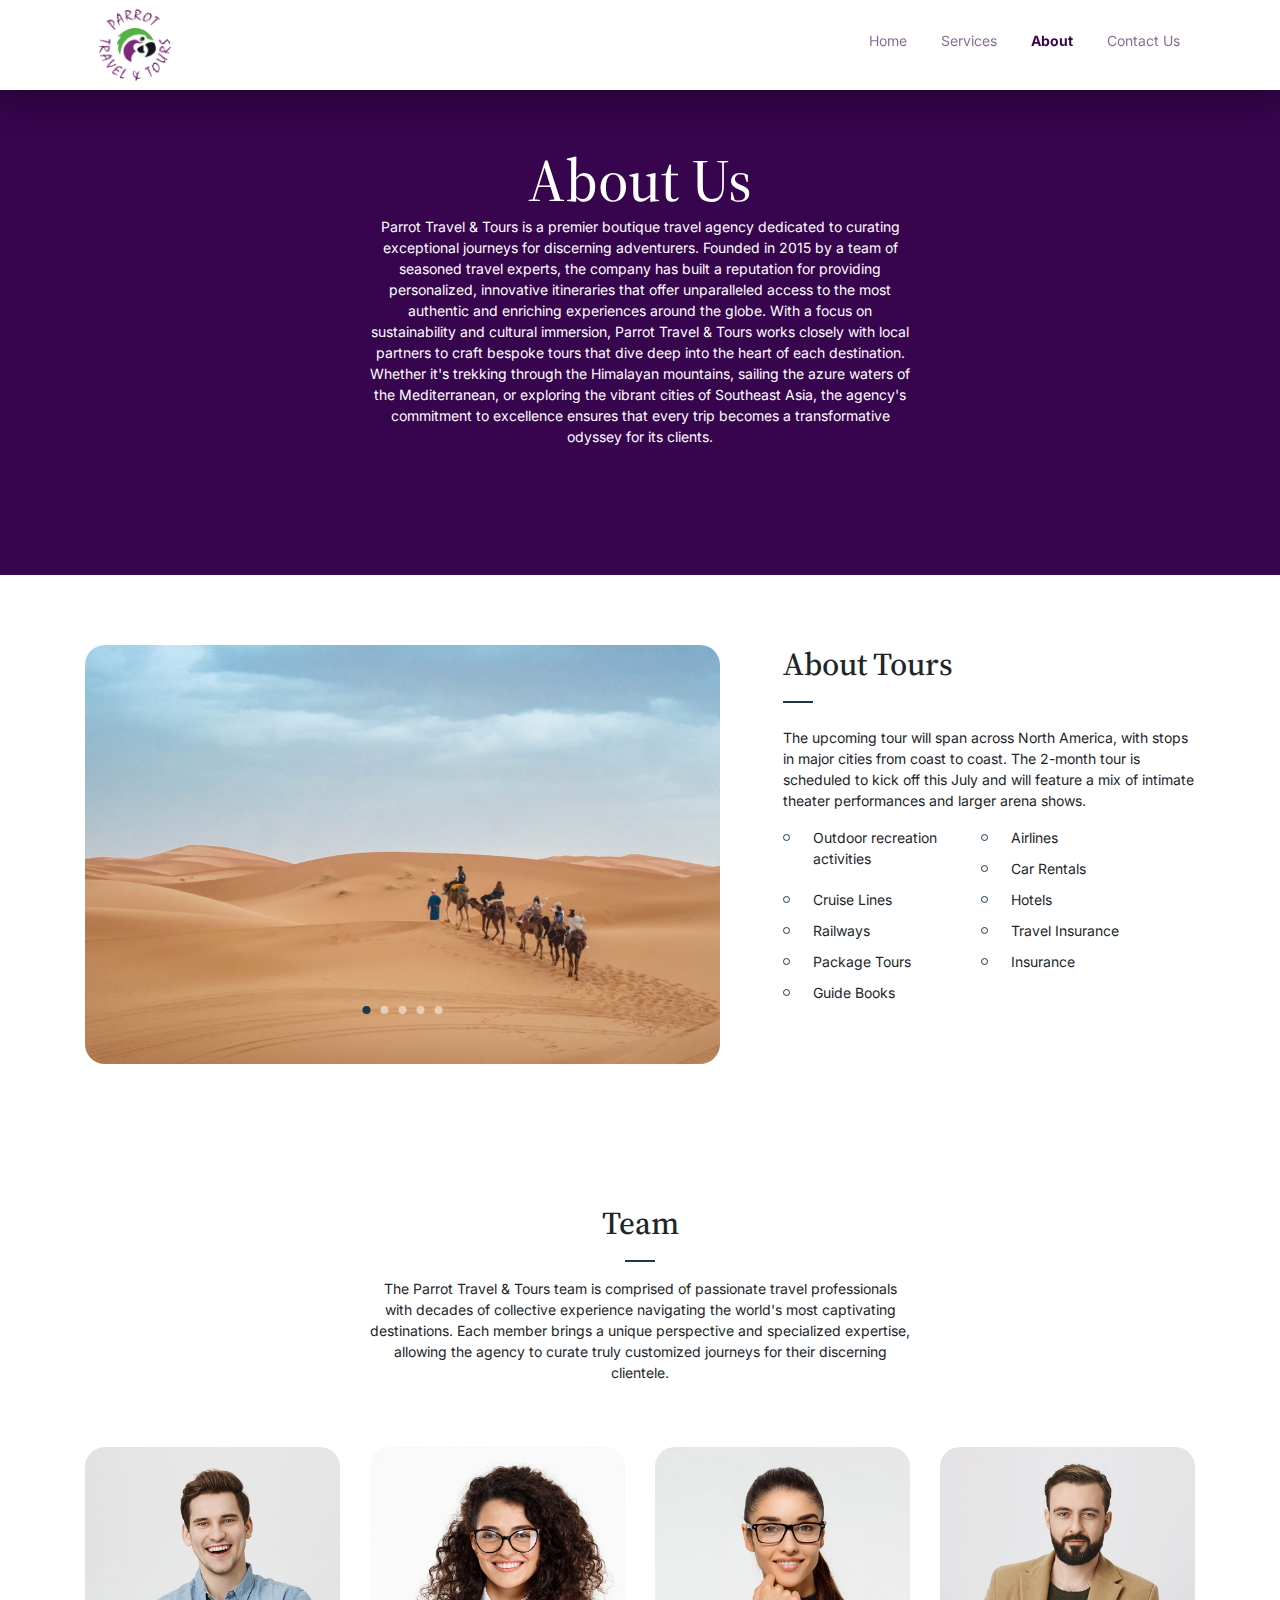
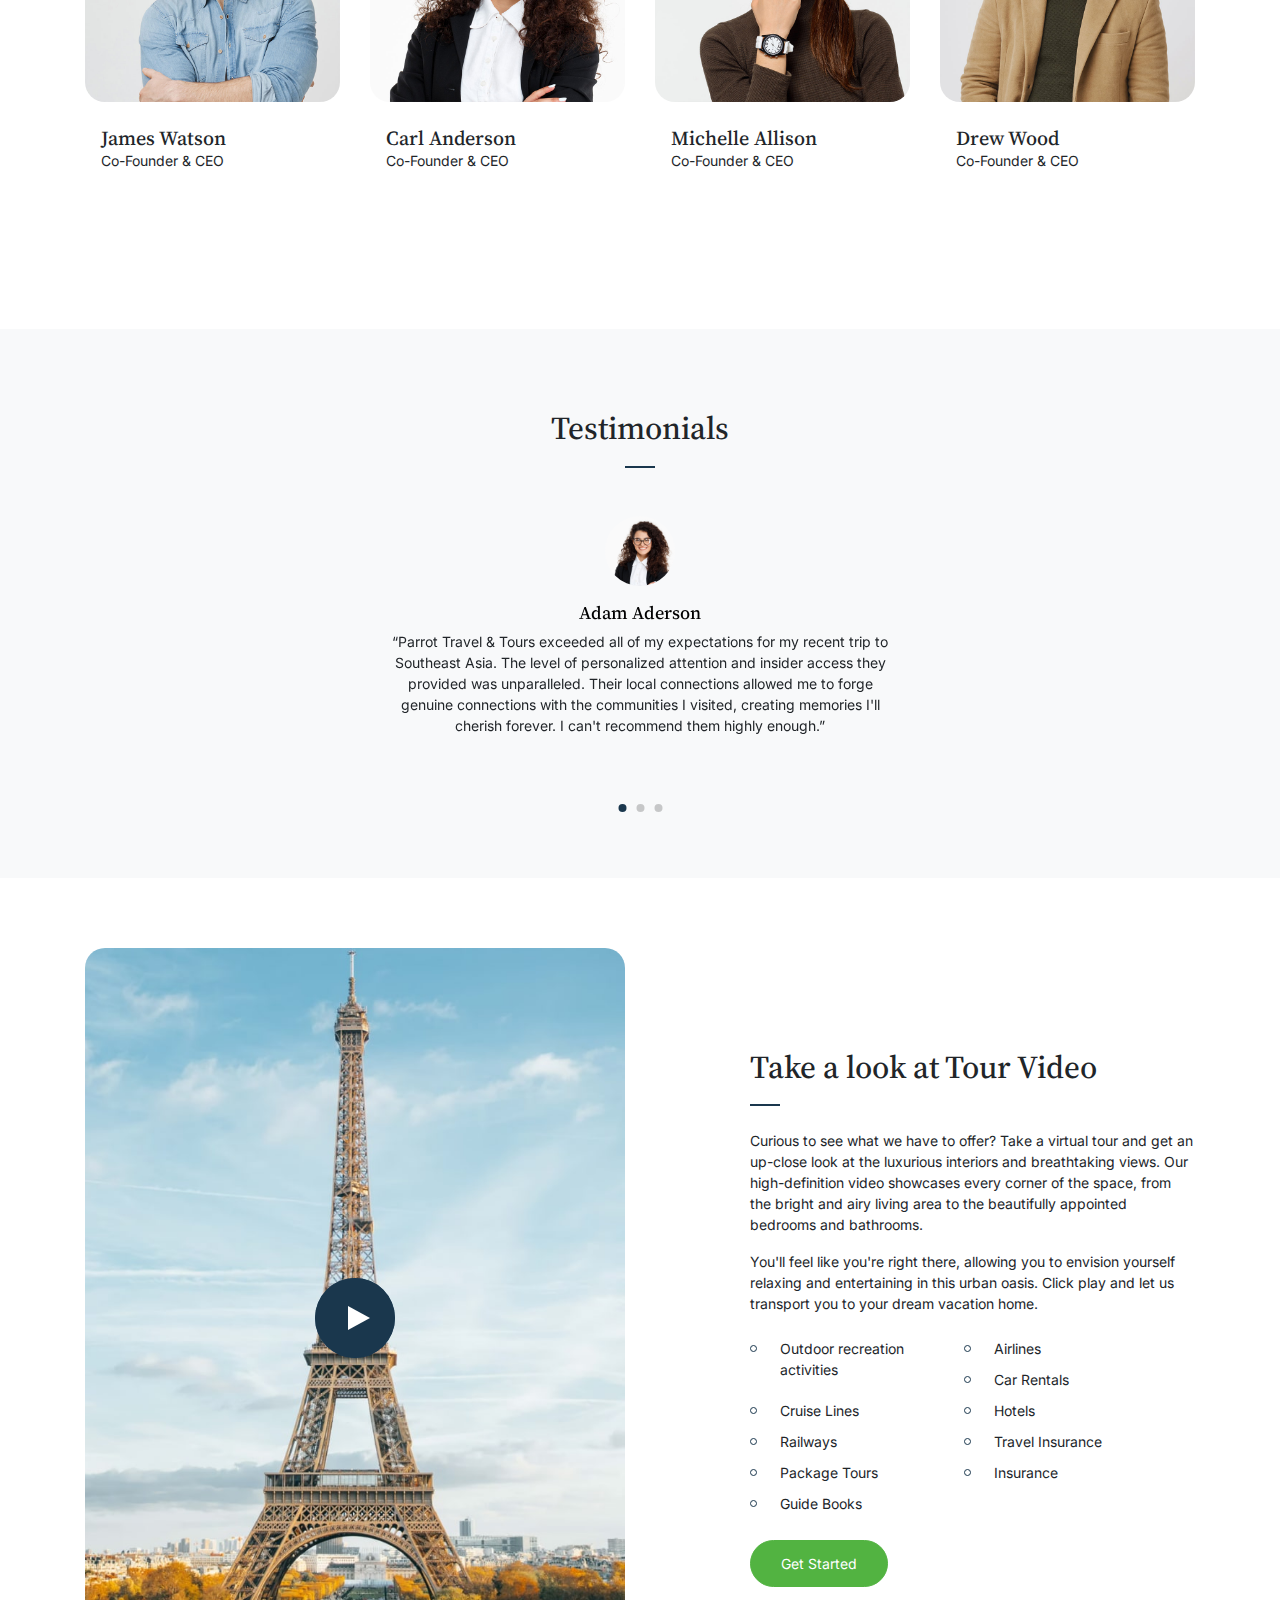
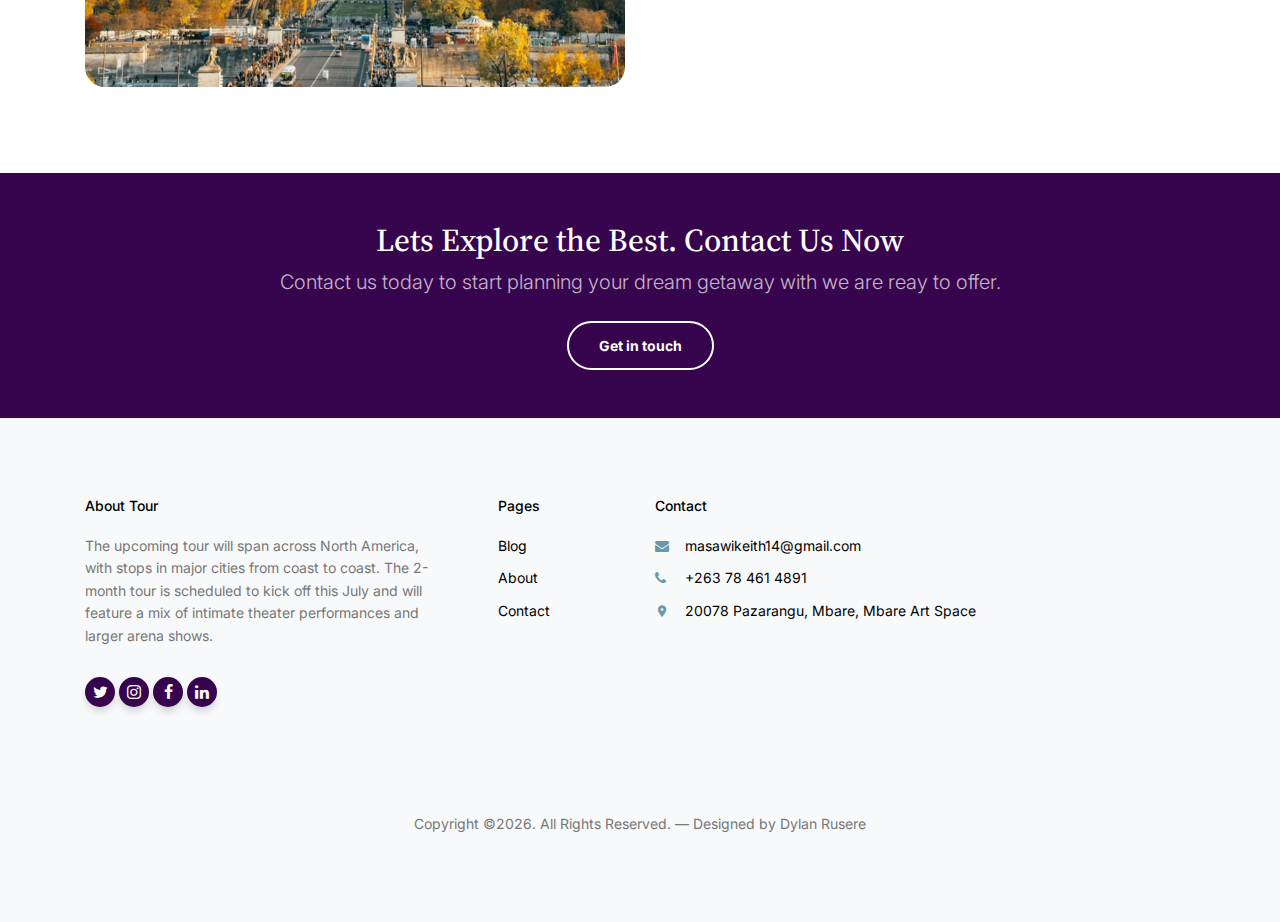
==== commit 7aab5acb: "second commit" ====
--- a/about.html
+++ b/about.html
@@ -307,7 +307,7 @@
       <div class="container">
         <div class="row text-center">
           <div class="col-md-8 mb-3 mb-md-0 mx-auto">
-            <p>Copyright &copy;<script>document.write(new Date().getFullYear());</script>. All Rights Reserved. &mdash; Designed by  <img src="./images/design-hub.png" alt="Design Hub Logo" width="70px"> 
+            <p>Copyright &copy;<script>document.write(new Date().getFullYear());</script>. All Rights Reserved. &mdash; Designed by  Dylan Rusere 
             </p>
           </div>
           
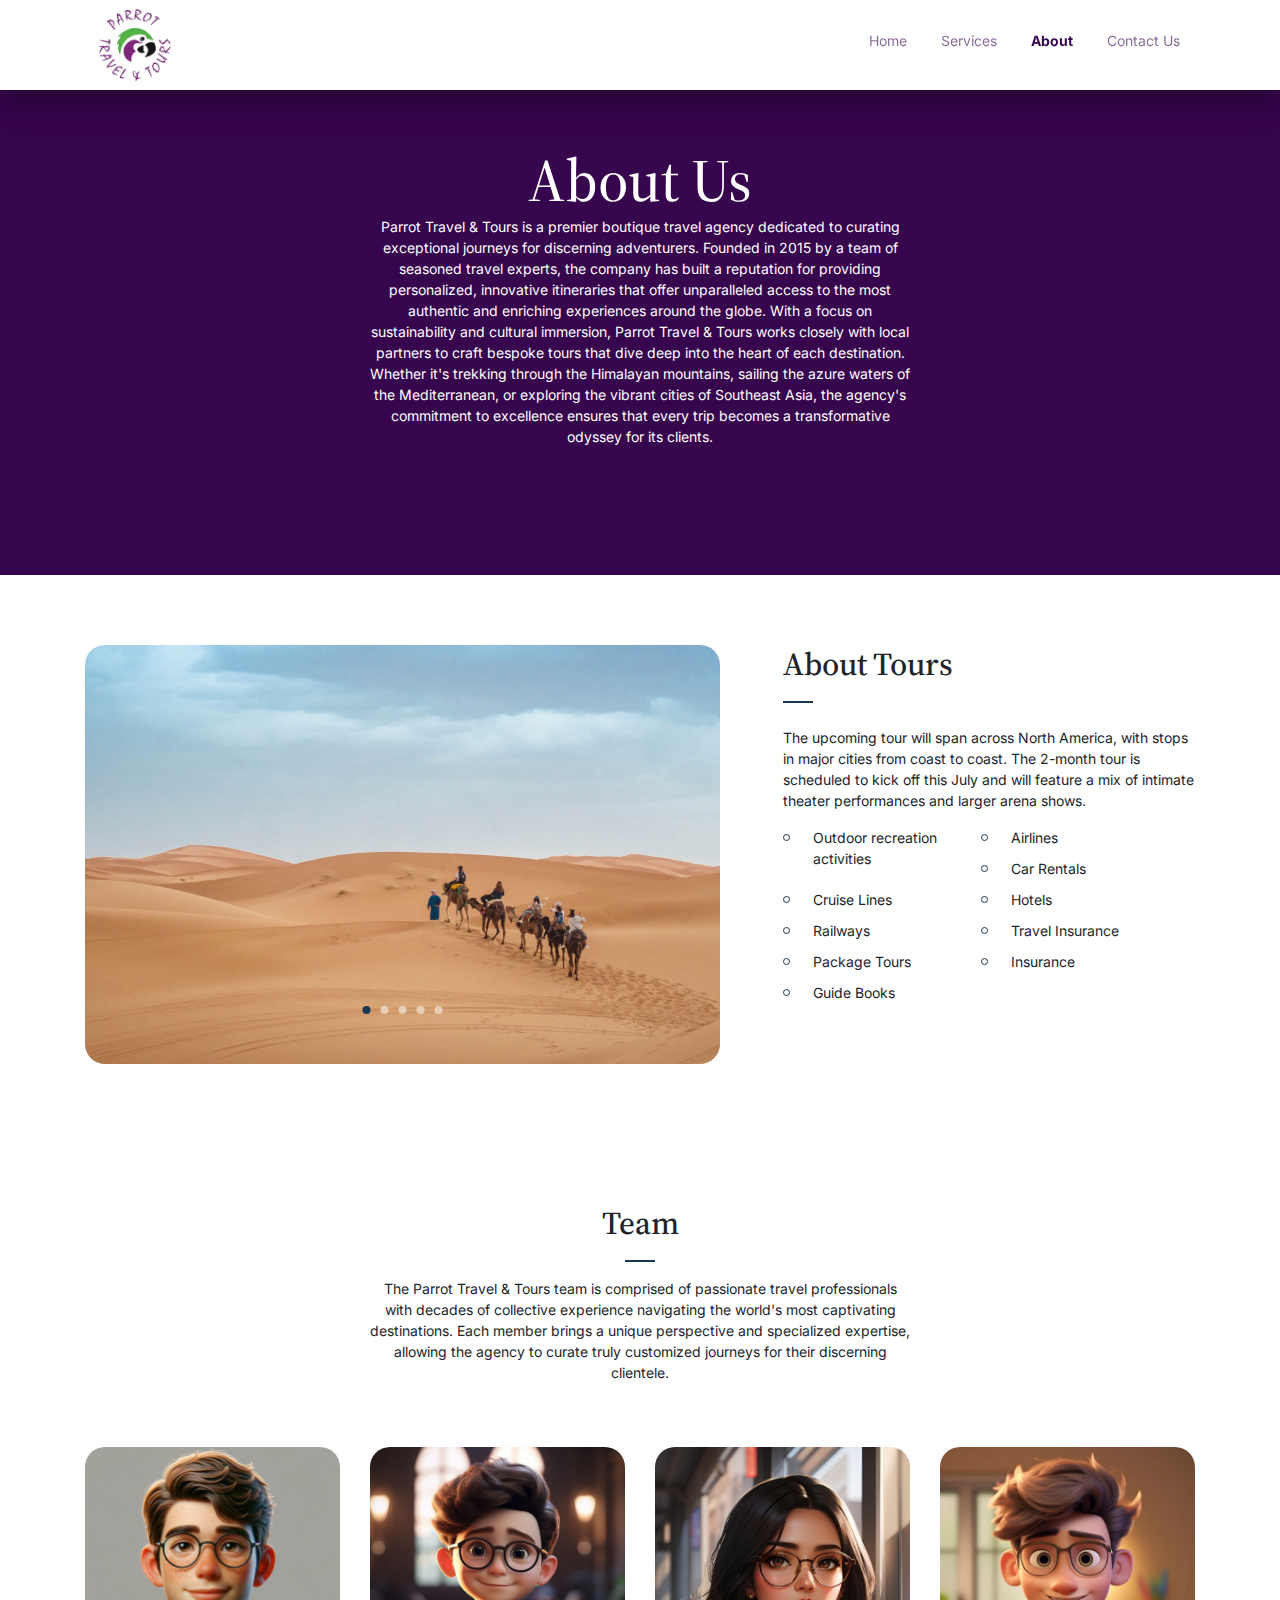
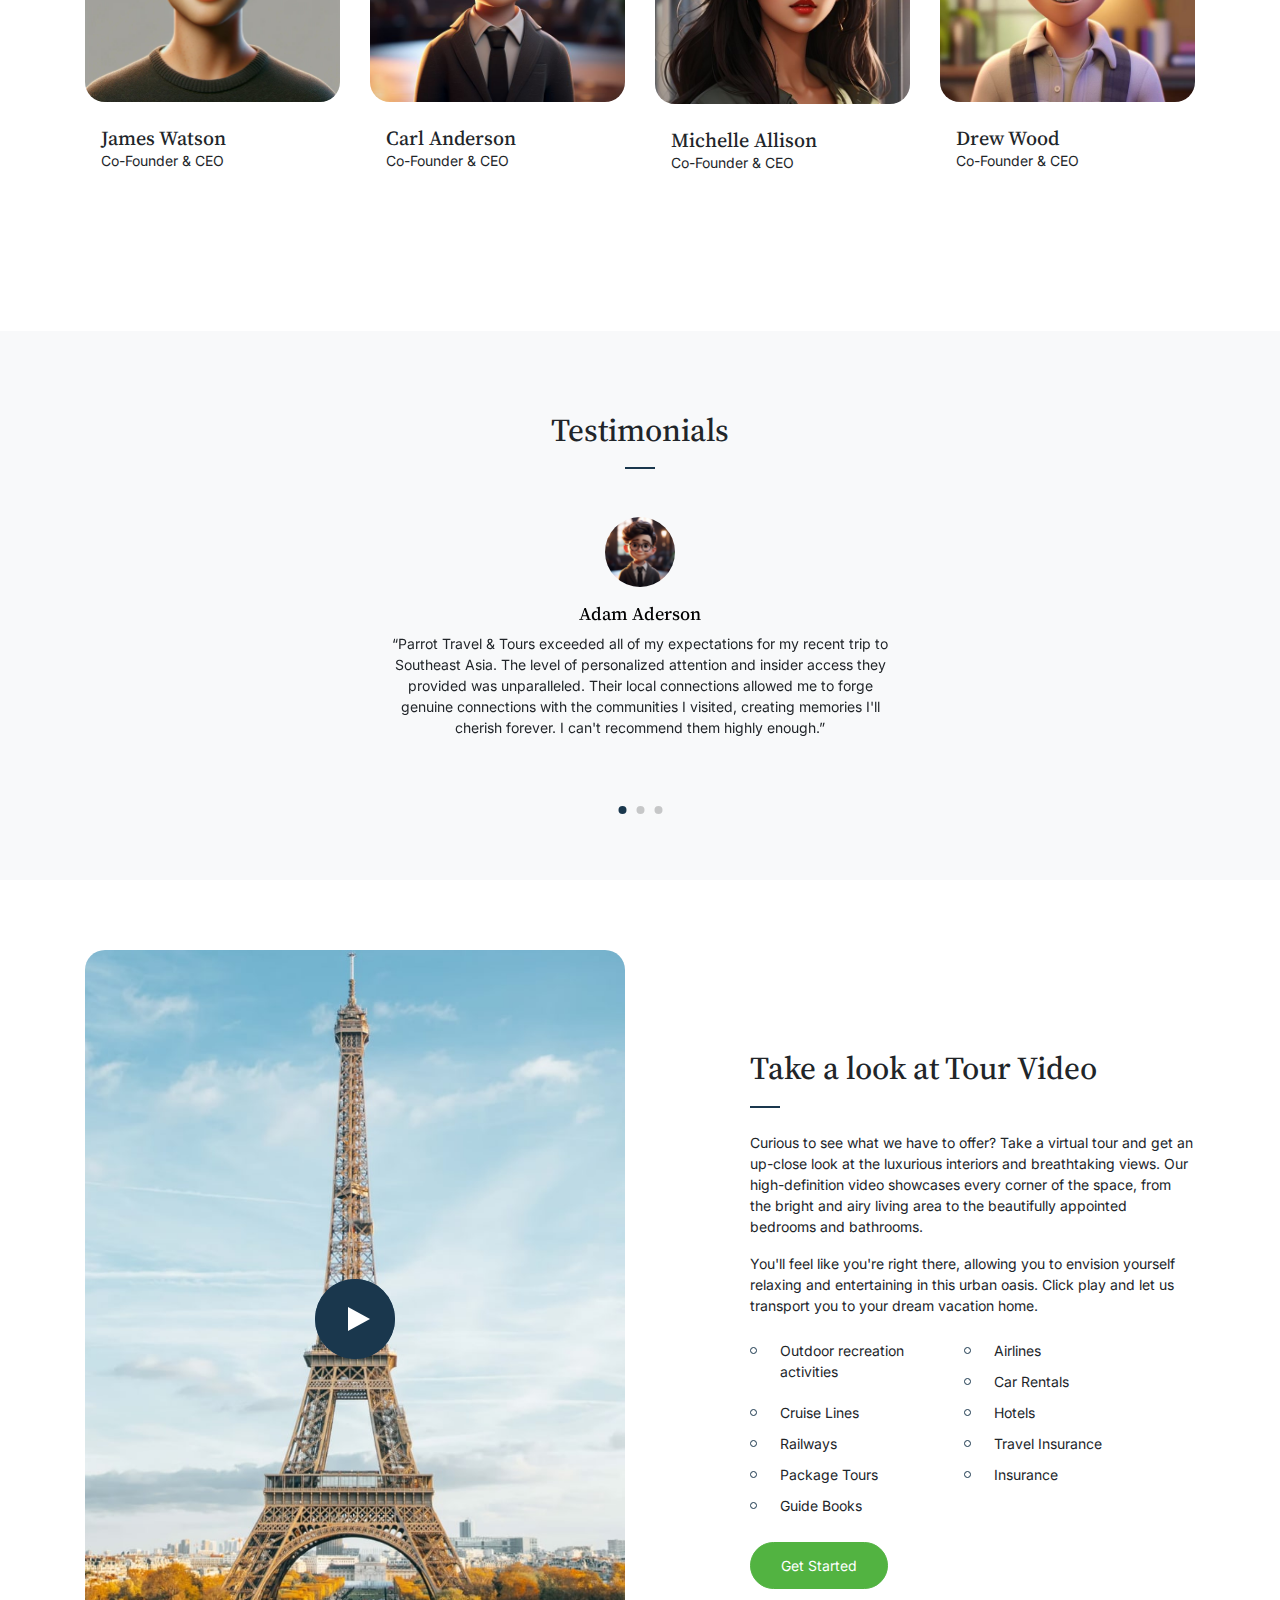
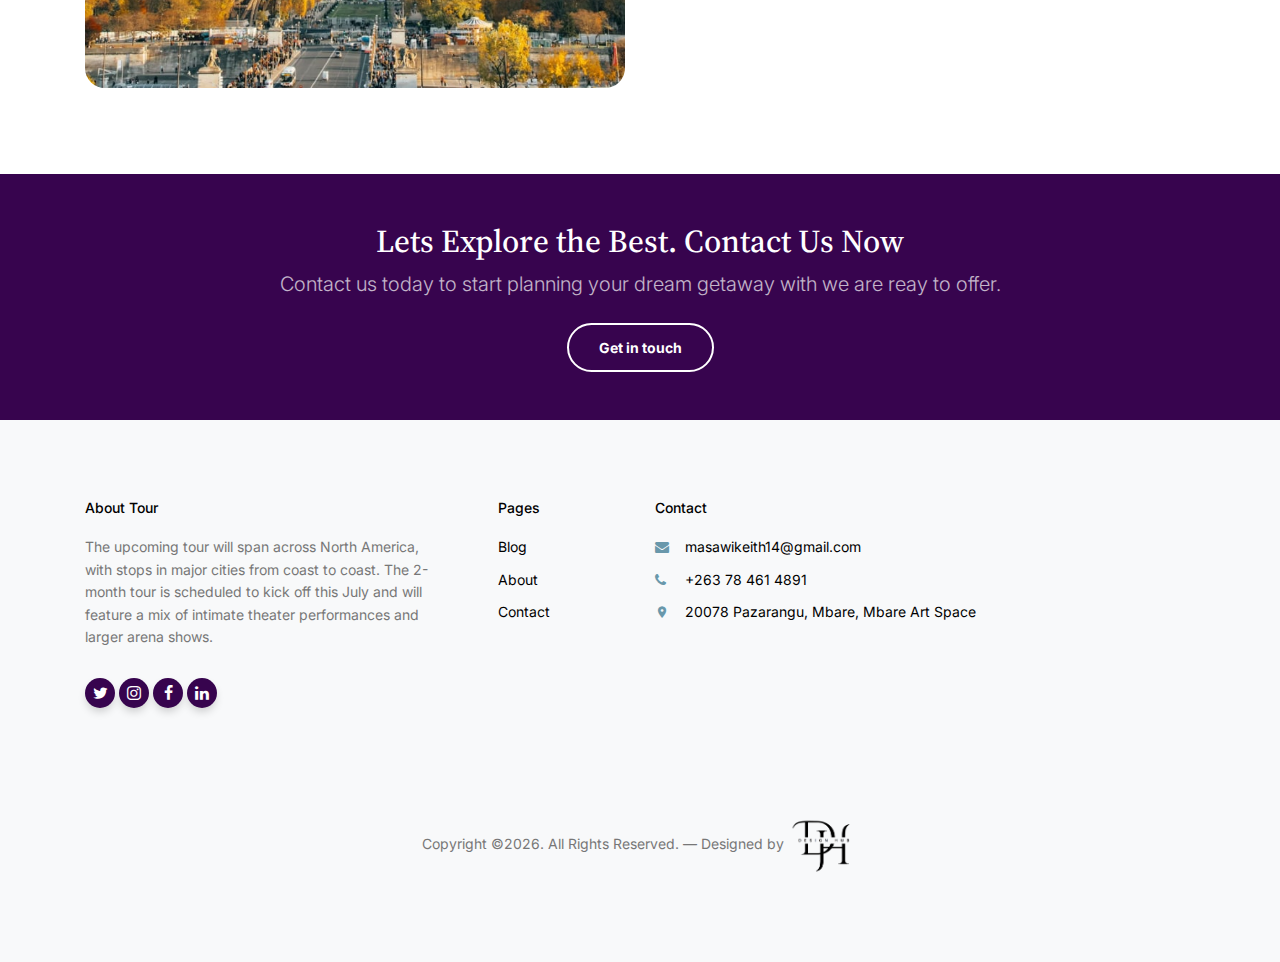
==== commit adf61361: "avatars updated" ====
--- a/about.html
+++ b/about.html
@@ -307,7 +307,7 @@
       <div class="container">
         <div class="row text-center">
           <div class="col-md-8 mb-3 mb-md-0 mx-auto">
-            <p>Copyright &copy;<script>document.write(new Date().getFullYear());</script>. All Rights Reserved. &mdash; Designed by  Dylan Rusere 
+            <p>Copyright &copy;<script>document.write(new Date().getFullYear());</script>. All Rights Reserved. &mdash; Designed by  <img src="./images/design-hub.png" alt="" width="70px"> 
             </p>
           </div>
           
